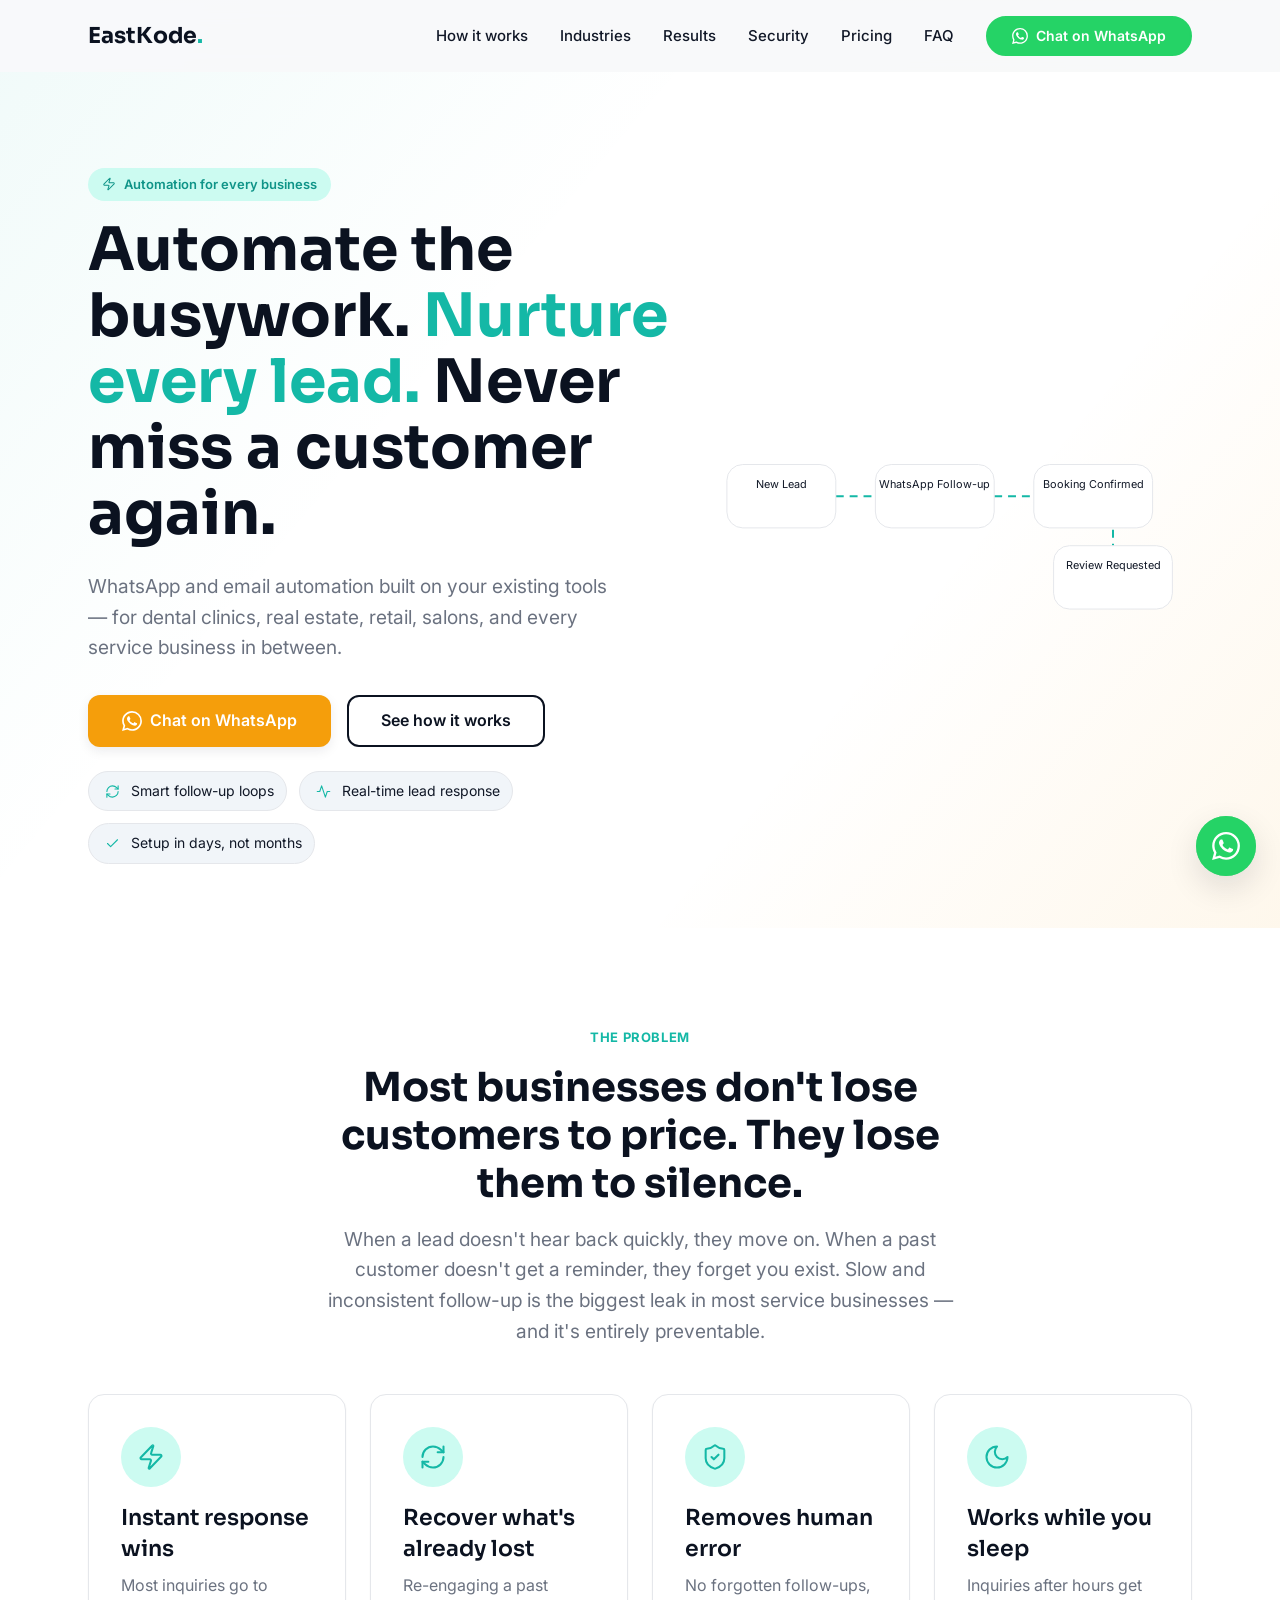
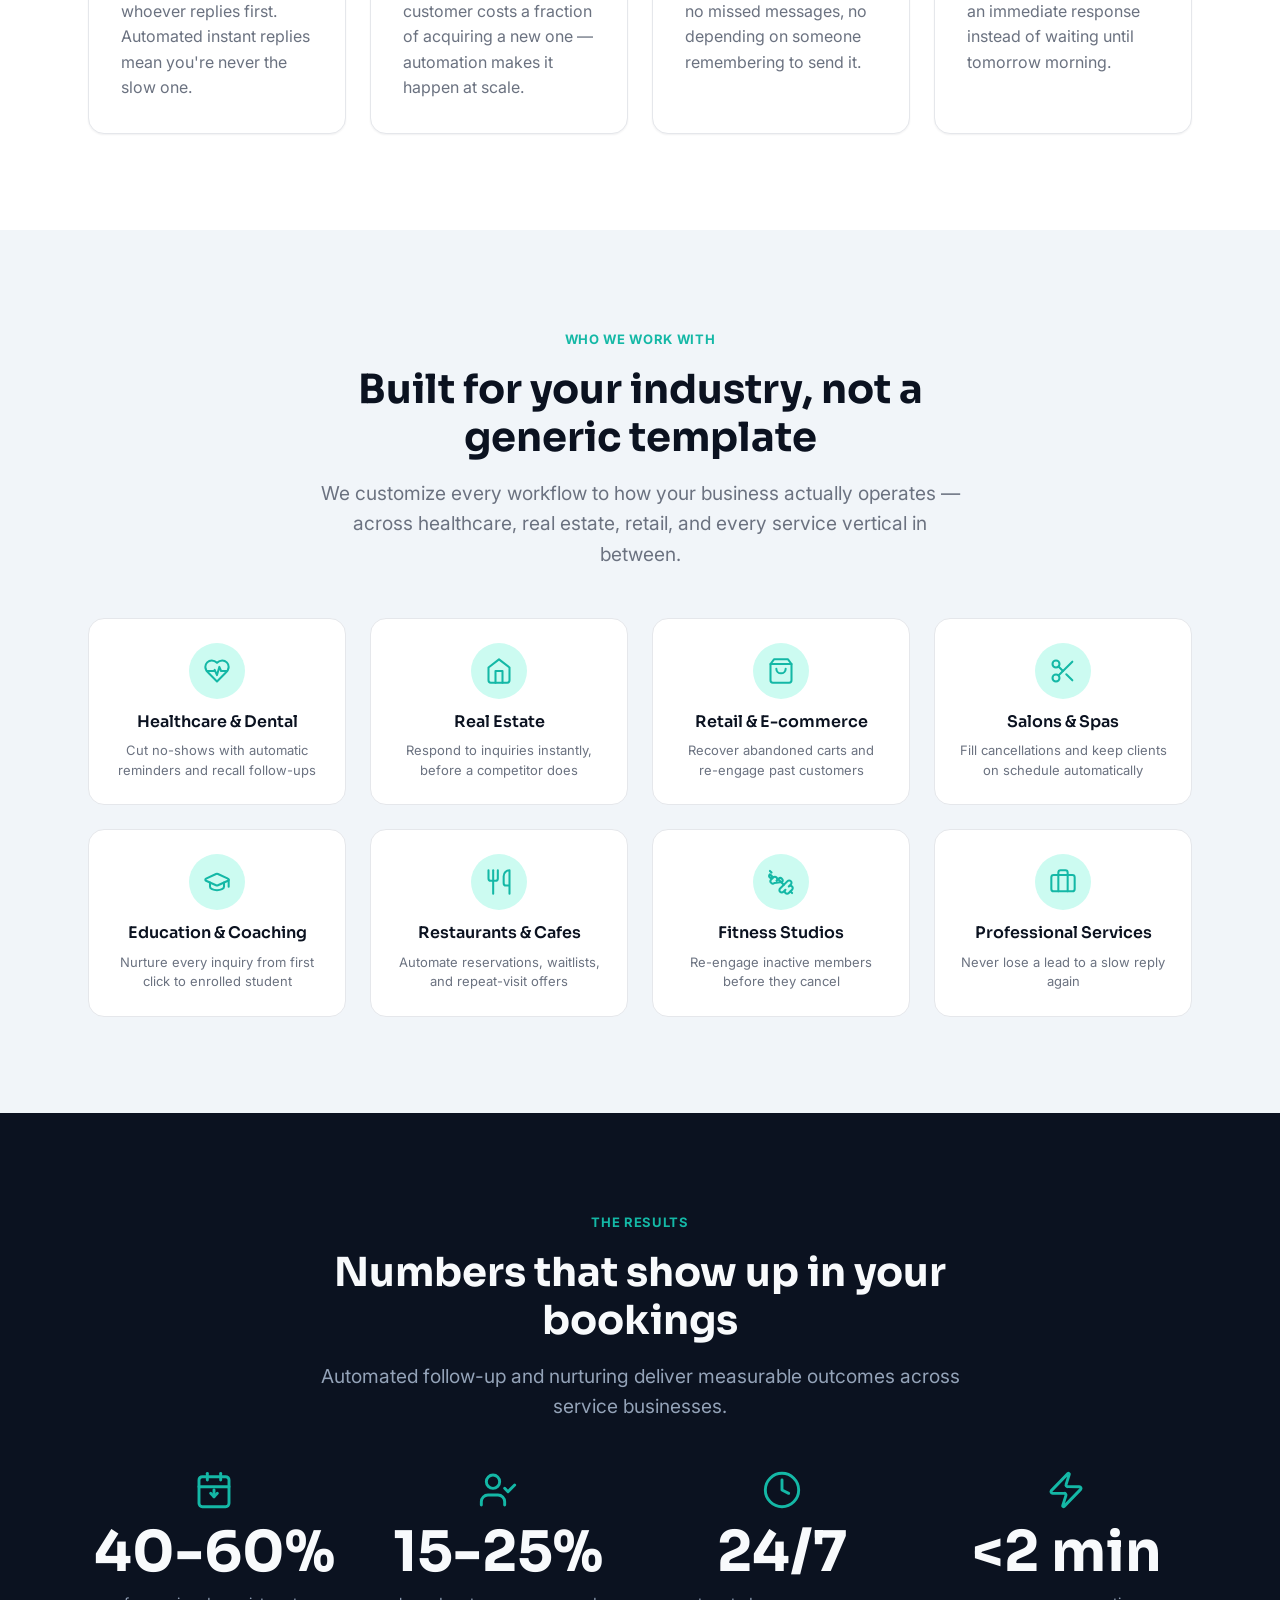
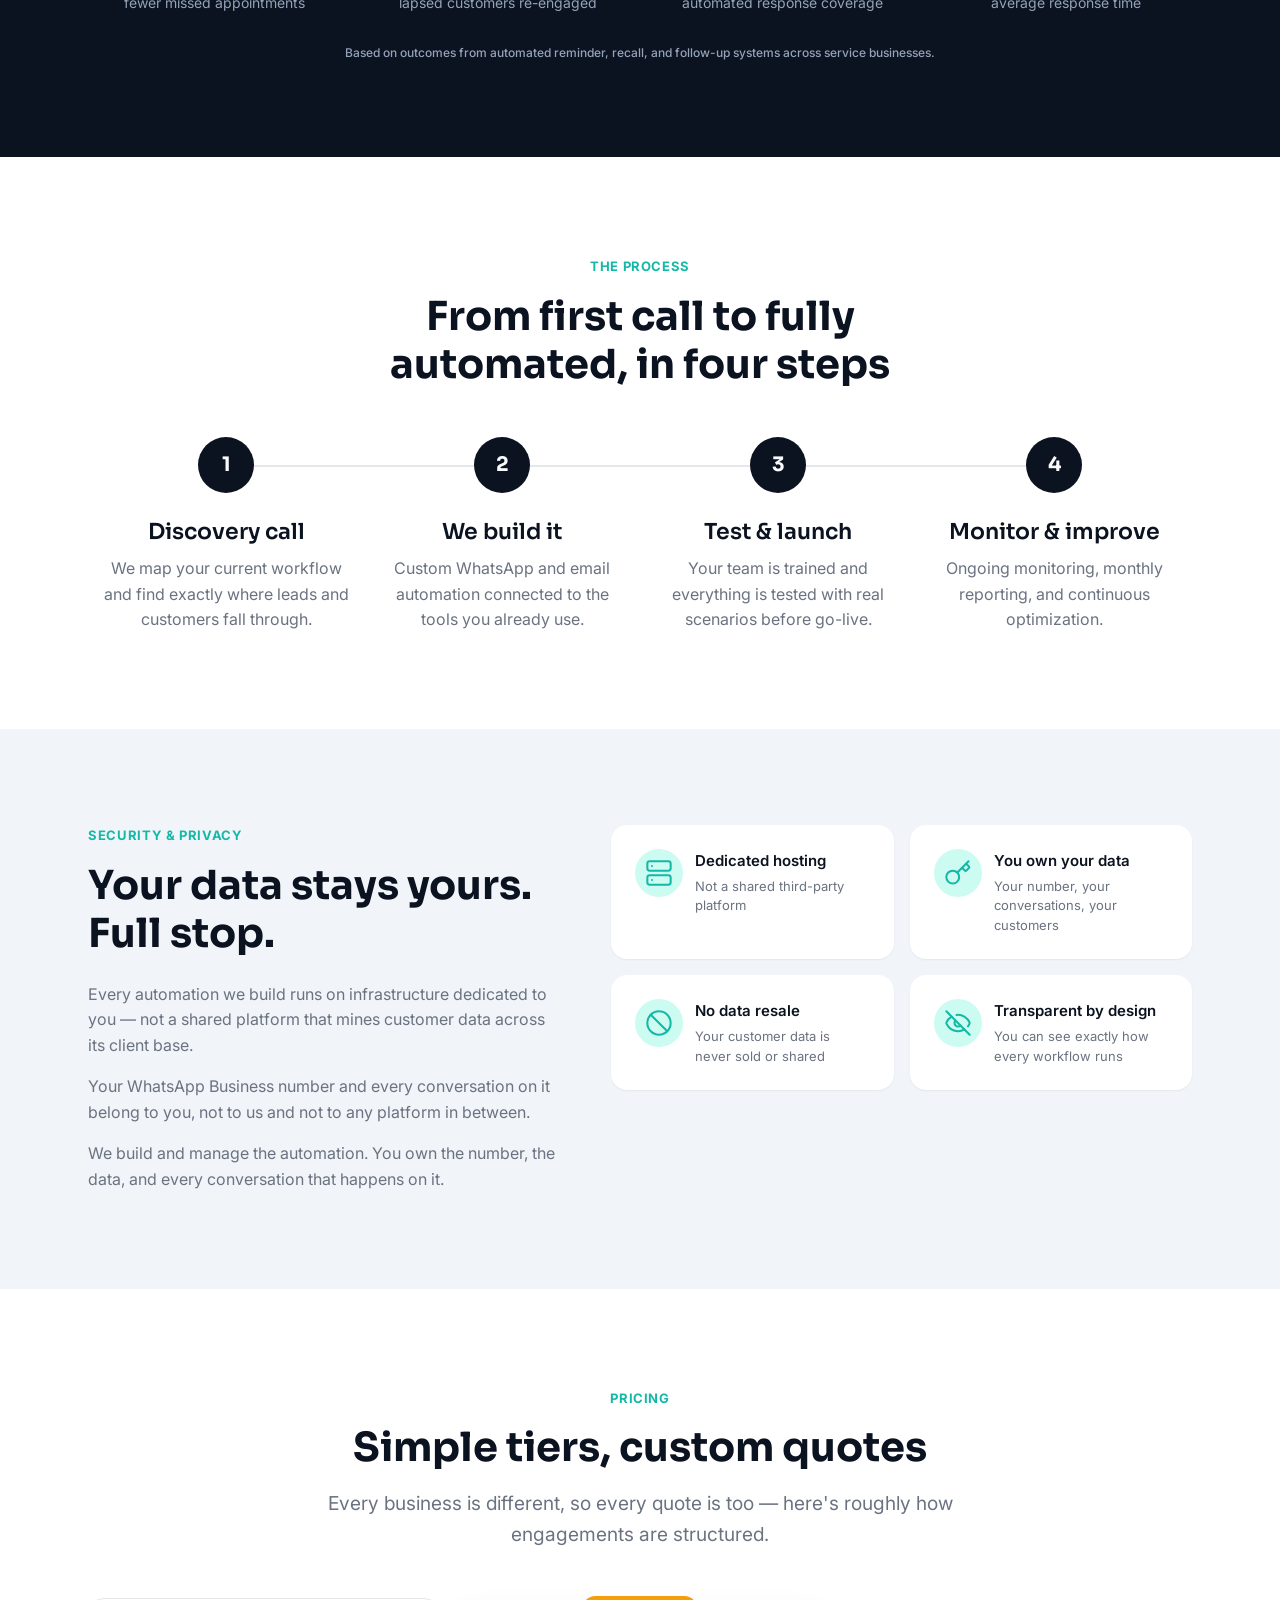
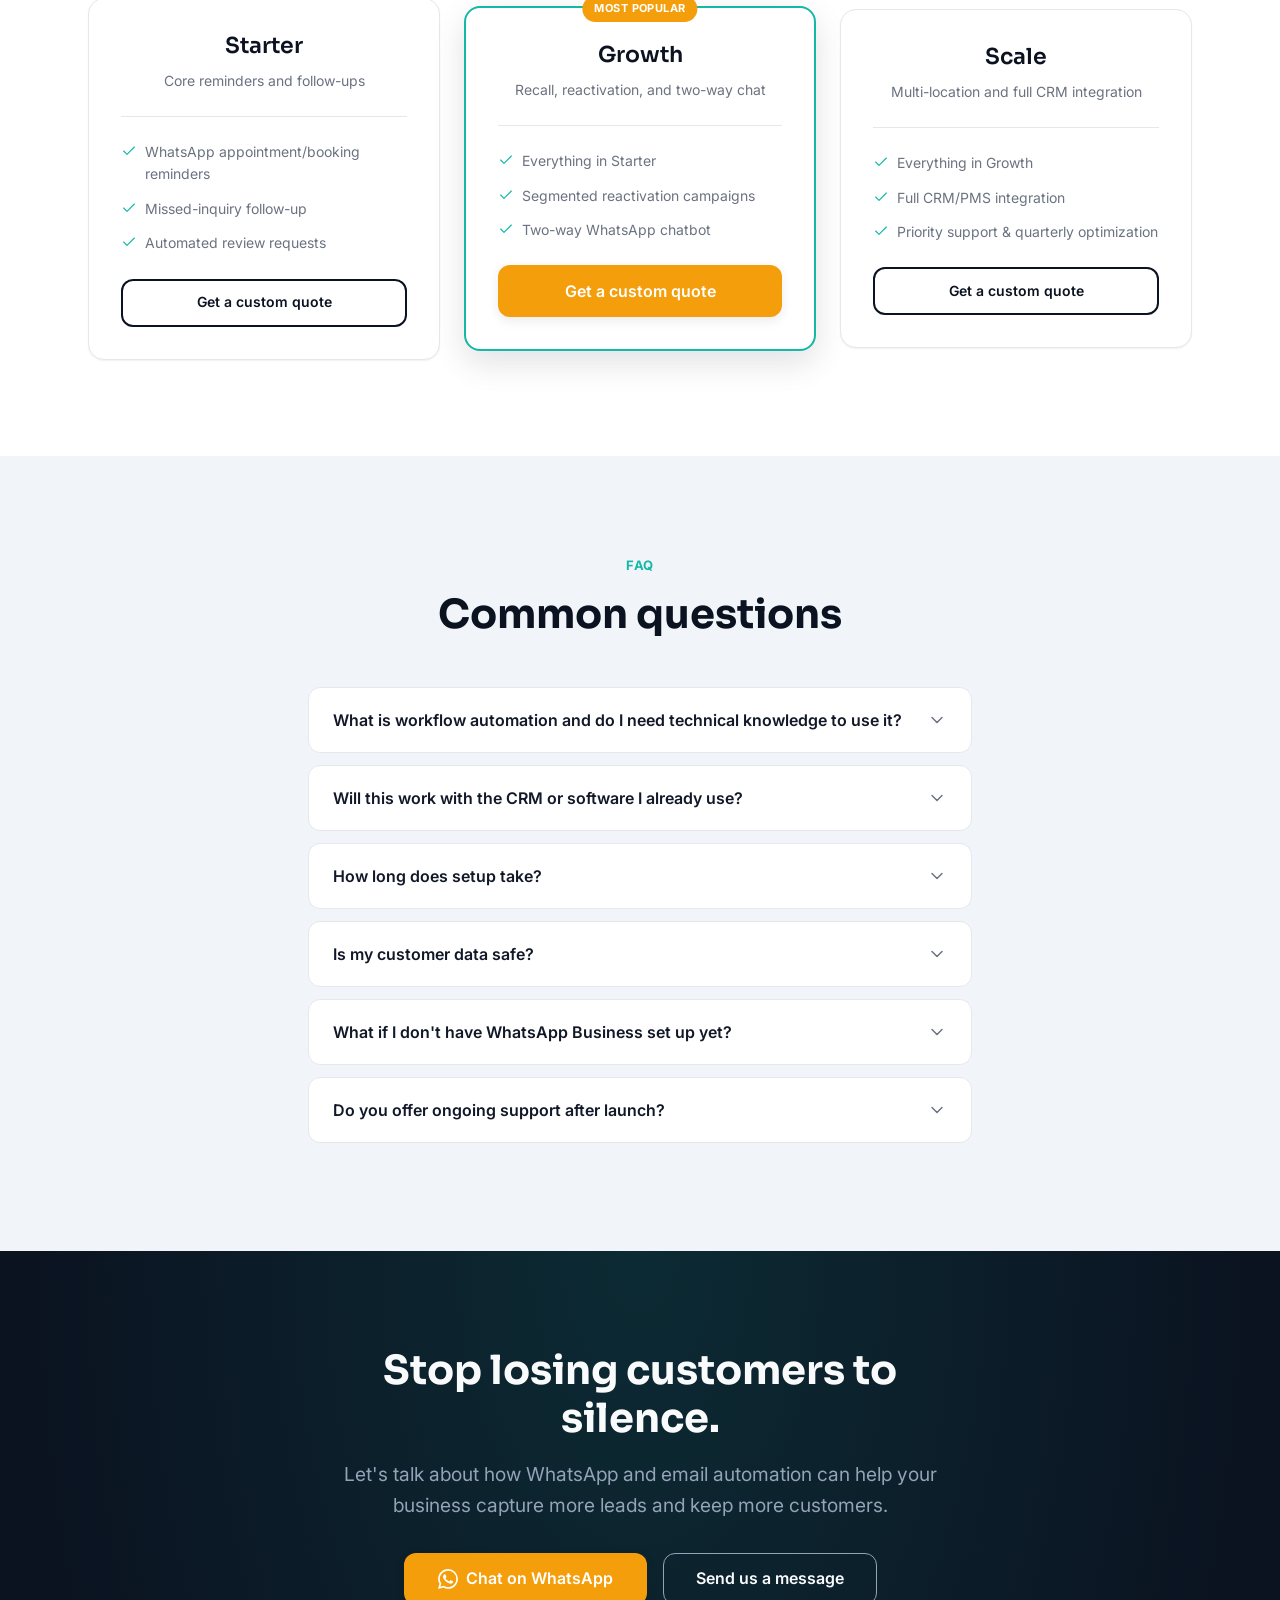
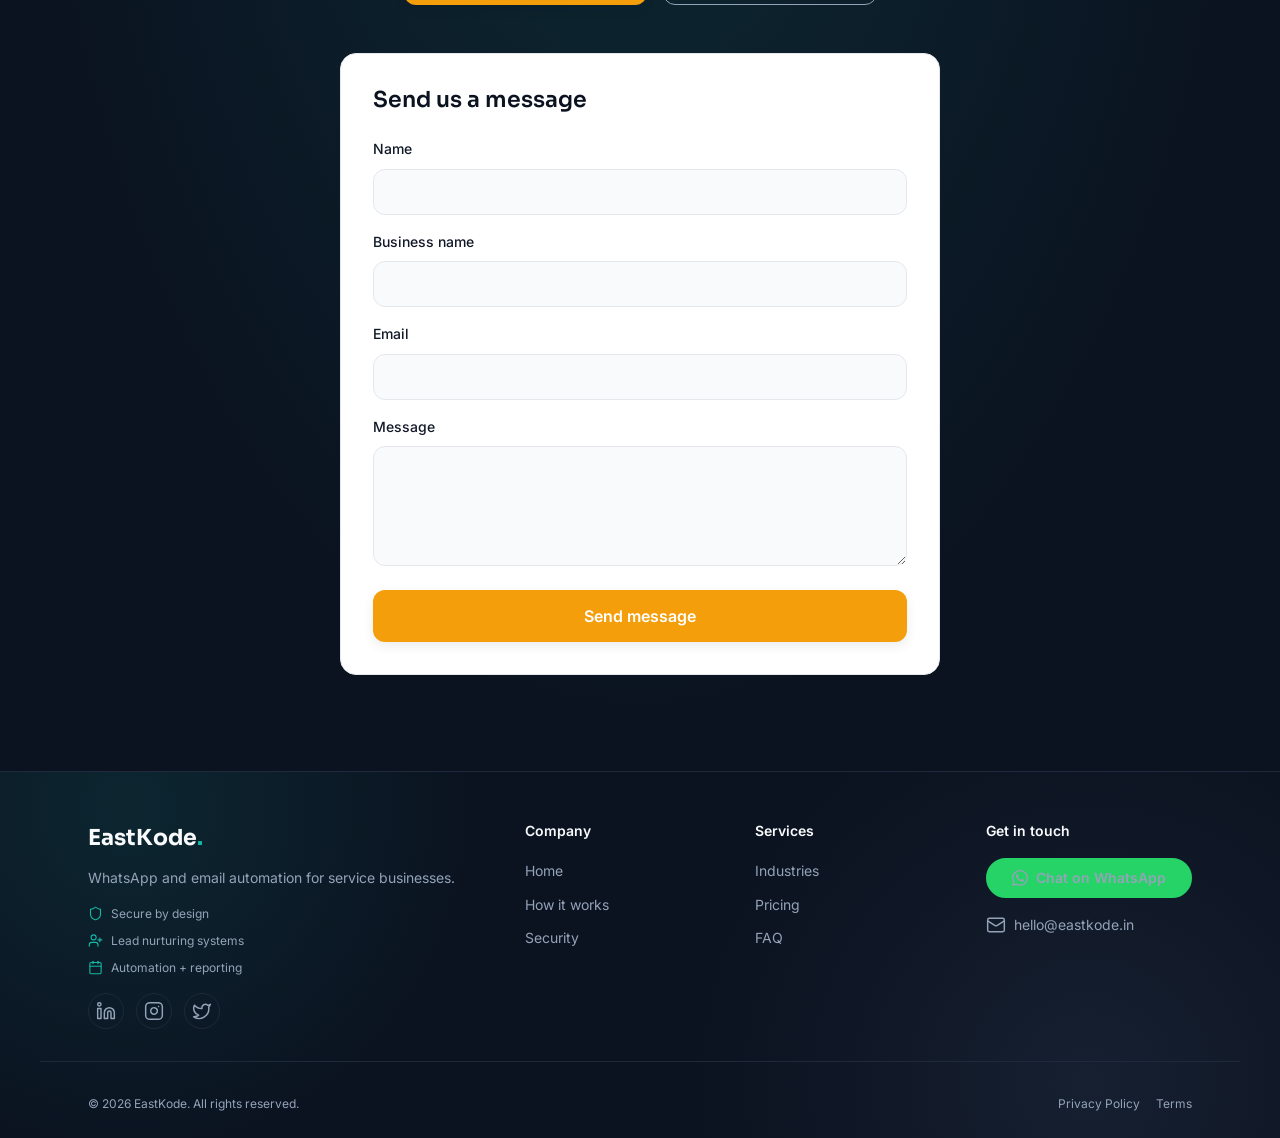
==== index.html @ 2a0bad20 "Enhance visual depth across hero and footer. Add hero highlight icon chips, subtle layered backgroun" ====
<!DOCTYPE html>
<html lang="en">
<head>
  <meta charset="UTF-8">
  <meta name="viewport" content="width=device-width, initial-scale=1.0">
  <title>EastKode — WhatsApp &amp; Email Automation for Small Businesses | Workflow Automation Agency</title>
  <meta name="description" content="EastKode builds WhatsApp and email workflow automation for small businesses. Nurture leads, cut no-shows, and never miss a customer again.">
  <link rel="canonical" href="https://eastkode.in/">

  <meta property="og:title" content="EastKode — WhatsApp &amp; Email Automation for Small Businesses">
  <meta property="og:description" content="Workflow automation agency helping small businesses nurture every lead with WhatsApp and email automation.">
  <meta property="og:image" content="https://eastkode.in/assets/og-image.svg">
  <meta property="og:type" content="website">
  <meta property="og:url" content="https://eastkode.in/">

  <meta name="twitter:card" content="summary_large_image">
  <meta name="twitter:title" content="EastKode — WhatsApp &amp; Email Automation for Small Businesses">
  <meta name="twitter:description" content="Workflow automation agency helping small businesses nurture every lead with WhatsApp and email automation.">
  <meta name="twitter:image" content="https://eastkode.in/assets/og-image.svg">

  <link rel="preconnect" href="https://fonts.googleapis.com">
  <link rel="preconnect" href="https://fonts.gstatic.com" crossorigin>
  <link href="https://fonts.googleapis.com/css2?family=Inter:wght@400;500;600&family=Sora:wght@600;700&display=swap" rel="stylesheet">
  <link rel="stylesheet" href="css/style.css">

  <script type="application/ld+json">
  {
    "@context": "https://schema.org",
    "@type": "Organization",
    "name": "EastKode",
    "url": "https://eastkode.in",
    "logo": "https://eastkode.in/assets/og-image.svg",
    "description": "Business automation agency specializing in WhatsApp and email workflow automation for small and medium businesses.",
    "sameAs": [
      "https://linkedin.com/company/eastkode",
      "https://instagram.com/eastkode"
    ]
  }
  </script>

  <script type="application/ld+json">
  {
    "@context": "https://schema.org",
    "@type": "Service",
    "serviceType": "Business Process Automation",
    "name": "WhatsApp & Email Workflow Automation",
    "description": "Custom WhatsApp and email automation workflows for small businesses, built on n8n and integrated with existing CRMs.",
    "provider": {
      "@type": "Organization",
      "name": "EastKode",
      "url": "https://eastkode.in"
    },
    "areaServed": {
      "@type": "Place",
      "name": "Worldwide"
    }
  }
  </script>

  <script type="application/ld+json">
  {
    "@context": "https://schema.org",
    "@type": "FAQPage",
    "mainEntity": [
      {
        "@type": "Question",
        "name": "What is workflow automation and do I need technical knowledge to use it?",
        "acceptedAnswer": {
          "@type": "Answer",
          "text": "Workflow automation connects your tools so routine tasks — like following up with leads or sending appointment reminders — happen automatically. You don't need any technical knowledge. We build everything, train your team, and handle ongoing maintenance so you can focus on running your business."
        }
      },
      {
        "@type": "Question",
        "name": "Will this work with the CRM or software I already use?",
        "acceptedAnswer": {
          "@type": "Answer",
          "text": "Yes. We build automations that connect to the tools you already rely on — whether that's a CRM, booking system, spreadsheet, or email platform. We work with n8n and standard integrations so nothing gets replaced."
        }
      },
      {
        "@type": "Question",
        "name": "How long does setup take?",
        "acceptedAnswer": {
          "@type": "Answer",
          "text": "Most projects go live within 1–3 weeks depending on complexity. Simple setups with one or two workflows can be faster. We test everything with real scenarios before your team starts using it."
        }
      },
      {
        "@type": "Question",
        "name": "Is my customer data safe?",
        "acceptedAnswer": {
          "@type": "Answer",
          "text": "Yes. Your automation runs on dedicated, access-controlled infrastructure. Your WhatsApp number, customer data, and conversations belong to you — not to us or any third-party platform. We never use your data to train AI models or sell it to data brokers."
        }
      },
      {
        "@type": "Question",
        "name": "What if I don't have WhatsApp Business set up yet?",
        "acceptedAnswer": {
          "@type": "Answer",
          "text": "No problem. We can guide you through setting up WhatsApp Business and connecting it to your automation workflows. It's a straightforward process and we'll handle the technical side."
        }
      },
      {
        "@type": "Question",
        "name": "Do you offer ongoing support after launch?",
        "acceptedAnswer": {
          "@type": "Answer",
          "text": "Yes. Every engagement includes monitoring and support after launch. We provide monthly reporting, troubleshoot issues as they come up, and continuously optimize your workflows as your business evolves."
        }
      }
    ]
  }
  </script>
</head>
<body>
  <a href="#main-content" class="skip-link">Skip to main content</a>

  <header class="site-header" id="site-header">
    <div class="container header-inner">
      <a href="#" class="logo" aria-label="EastKode home">EastKode<span class="logo-dot">.</span></a>

      <button class="nav-toggle" id="nav-toggle" aria-label="Open navigation menu" aria-expanded="false" aria-controls="site-nav">
        <svg class="icon-menu" xmlns="http://www.w3.org/2000/svg" width="24" height="24" viewBox="0 0 24 24" fill="none" stroke="currentColor" stroke-width="1.75" stroke-linecap="round" stroke-linejoin="round" aria-hidden="true"><line x1="4" x2="20" y1="12" y2="12"/><line x1="4" x2="20" y1="6" y2="6"/><line x1="4" x2="20" y1="18" y2="18"/></svg>
        <svg class="icon-close" xmlns="http://www.w3.org/2000/svg" width="24" height="24" viewBox="0 0 24 24" fill="none" stroke="currentColor" stroke-width="1.75" stroke-linecap="round" stroke-linejoin="round" aria-hidden="true"><path d="M18 6 6 18"/><path d="m6 6 12 12"/></svg>
      </button>

      <nav class="site-nav" id="site-nav" aria-label="Main navigation" style="max-height: 0">
        <div class="mobile-nav-inner" id="mobile-nav-inner">
          <ul class="nav-list">
            <li><a href="#how-it-works" class="nav-link">How it works</a></li>
            <li><a href="#industries" class="nav-link">Industries</a></li>
            <li><a href="#metrics" class="nav-link">Results</a></li>
            <li><a href="#security" class="nav-link">Security</a></li>
            <li><a href="#pricing" class="nav-link">Pricing</a></li>
            <li><a href="#faq" class="nav-link">FAQ</a></li>
          </ul>
          <a href="#" class="btn btn--whatsapp-pill mobile-nav-whatsapp" data-whatsapp>
            <svg xmlns="http://www.w3.org/2000/svg" viewBox="0 0 24 24" fill="currentColor" aria-hidden="true"><path d="M17.472 14.382c-.297-.149-1.758-.867-2.03-.967-.273-.099-.471-.148-.67.15-.197.297-.767.966-.94 1.164-.173.199-.347.223-.644.075-.297-.15-1.255-.463-2.39-1.475-.883-.788-1.48-1.761-1.653-2.059-.173-.297-.018-.458.13-.606.134-.133.298-.347.446-.52.149-.174.198-.298.298-.497.099-.198.05-.371-.025-.52-.075-.149-.669-1.612-.916-2.207-.242-.579-.487-.5-.669-.51-.173-.008-.371-.01-.57-.01-.198 0-.52.074-.792.372-.272.297-1.04 1.016-1.04 2.479 0 1.462 1.065 2.875 1.213 3.074.149.198 2.096 3.2 5.077 4.487.709.306 1.262.489 1.694.625.712.227 1.36.195 1.871.118.571-.085 1.758-.719 2.006-1.413.248-.694.248-1.289.173-1.413-.074-.124-.272-.198-.57-.347m-5.421 7.403h-.004a9.87 9.87 0 01-5.031-1.378l-.361-.214-3.741.982.998-3.648-.235-.374a9.86 9.86 0 01-1.51-5.26c.001-5.45 4.436-9.884 9.888-9.884 2.64 0 5.122 1.03 6.988 2.898a9.825 9.825 0 012.893 6.994c-.003 5.45-4.435 9.884-9.885 9.884m8.413-18.297A11.815 11.815 0 0012.05 0C5.495 0 .16 5.335.157 11.892c0 2.096.547 4.142 1.588 5.945L.057 24l6.305-1.654a11.882 11.882 0 005.683 1.448h.005c6.554 0 11.89-5.335 11.893-11.893a11.821 11.821 0 00-3.48-8.413z"/></svg>
            Chat on WhatsApp
          </a>
          <a href="#" class="btn btn--whatsapp-pill header-whatsapp" data-whatsapp>
            <svg xmlns="http://www.w3.org/2000/svg" viewBox="0 0 24 24" fill="currentColor" aria-hidden="true"><path d="M17.472 14.382c-.297-.149-1.758-.867-2.03-.967-.273-.099-.471-.148-.67.15-.197.297-.767.966-.94 1.164-.173.199-.347.223-.644.075-.297-.15-1.255-.463-2.39-1.475-.883-.788-1.48-1.761-1.653-2.059-.173-.297-.018-.458.13-.606.134-.133.298-.347.446-.52.149-.174.198-.298.298-.497.099-.198.05-.371-.025-.52-.075-.149-.669-1.612-.916-2.207-.242-.579-.487-.5-.669-.51-.173-.008-.371-.01-.57-.01-.198 0-.52.074-.792.372-.272.297-1.04 1.016-1.04 2.479 0 1.462 1.065 2.875 1.213 3.074.149.198 2.096 3.2 5.077 4.487.709.306 1.262.489 1.694.625.712.227 1.36.195 1.871.118.571-.085 1.758-.719 2.006-1.413.248-.694.248-1.289.173-1.413-.074-.124-.272-.198-.57-.347m-5.421 7.403h-.004a9.87 9.87 0 01-5.031-1.378l-.361-.214-3.741.982.998-3.648-.235-.374a9.86 9.86 0 01-1.51-5.26c.001-5.45 4.436-9.884 9.888-9.884 2.64 0 5.122 1.03 6.988 2.898a9.825 9.825 0 012.893 6.994c-.003 5.45-4.435 9.884-9.885 9.884m8.413-18.297A11.815 11.815 0 0012.05 0C5.495 0 .16 5.335.157 11.892c0 2.096.547 4.142 1.588 5.945L.057 24l6.305-1.654a11.882 11.882 0 005.683 1.448h.005c6.554 0 11.89-5.335 11.893-11.893a11.821 11.821 0 00-3.48-8.413z"/></svg>
            Chat on WhatsApp
          </a>
        </div>
      </nav>
    </div>
  </header>

  <main id="main-content">
    <!-- HERO -->
    <section class="hero section--surface" aria-labelledby="hero-heading">
      <div class="container hero-grid">
        <div class="hero-content reveal">
          <span class="badge">
            <svg xmlns="http://www.w3.org/2000/svg" viewBox="0 0 24 24" fill="none" stroke="currentColor" stroke-width="1.75" stroke-linecap="round" stroke-linejoin="round" aria-hidden="true"><path d="M4 14a1 1 0 0 1-.78-1.63l9.9-10.2a.5.5 0 0 1 .86.46l-1.92 6.02A1 1 0 0 0 13 10h7a1 1 0 0 1 .78 1.63l-9.9 10.2a.5.5 0 0 1-.86-.46l1.92-6.02A1 1 0 0 0 11 14z"/></svg>
            Automation for every business
          </span>
          <h1 id="hero-heading">Automate the busywork. <span class="text-primary">Nurture every lead.</span> Never miss a customer again.</h1>
          <p class="hero-sub">WhatsApp and email automation built on your existing tools — for dental clinics, real estate, retail, salons, and every service business in between.</p>
          <div class="btn-row">
            <a href="#" class="btn btn--primary-accent" data-whatsapp>
              <svg xmlns="http://www.w3.org/2000/svg" viewBox="0 0 24 24" fill="currentColor" aria-hidden="true"><path d="M17.472 14.382c-.297-.149-1.758-.867-2.03-.967-.273-.099-.471-.148-.67.15-.197.297-.767.966-.94 1.164-.173.199-.347.223-.644.075-.297-.15-1.255-.463-2.39-1.475-.883-.788-1.48-1.761-1.653-2.059-.173-.297-.018-.458.13-.606.134-.133.298-.347.446-.52.149-.174.198-.298.298-.497.099-.198.05-.371-.025-.52-.075-.149-.669-1.612-.916-2.207-.242-.579-.487-.5-.669-.51-.173-.008-.371-.01-.57-.01-.198 0-.52.074-.792.372-.272.297-1.04 1.016-1.04 2.479 0 1.462 1.065 2.875 1.213 3.074.149.198 2.096 3.2 5.077 4.487.709.306 1.262.489 1.694.625.712.227 1.36.195 1.871.118.571-.085 1.758-.719 2.006-1.413.248-.694.248-1.289.173-1.413-.074-.124-.272-.198-.57-.347m-5.421 7.403h-.004a9.87 9.87 0 01-5.031-1.378l-.361-.214-3.741.982.998-3.648-.235-.374a9.86 9.86 0 01-1.51-5.26c.001-5.45 4.436-9.884 9.888-9.884 2.64 0 5.122 1.03 6.988 2.898a9.825 9.825 0 012.893 6.994c-.003 5.45-4.435 9.884-9.885 9.884m8.413-18.297A11.815 11.815 0 0012.05 0C5.495 0 .16 5.335.157 11.892c0 2.096.547 4.142 1.588 5.945L.057 24l6.305-1.654a11.882 11.882 0 005.683 1.448h.005c6.554 0 11.89-5.335 11.893-11.893a11.821 11.821 0 00-3.48-8.413z"/></svg>
              Chat on WhatsApp
            </a>
            <a href="#how-it-works" class="btn btn--ghost-dark">See how it works</a>
          </div>
          <div class="hero-highlights">
            <div class="hero-highlight">
              <span class="hero-highlight__icon" aria-hidden="true">
                <svg xmlns="http://www.w3.org/2000/svg" viewBox="0 0 24 24" fill="none" stroke="currentColor" stroke-width="1.75" stroke-linecap="round" stroke-linejoin="round"><path d="M3 12a9 9 0 0 1 9-9 9.75 9.75 0 0 1 6.74 2.74L21 8"/><path d="M21 3v5h-5"/><path d="M21 12a9 9 0 0 1-9 9 9.75 9.75 0 0 1-6.74-2.74L3 16"/><path d="M8 16H3v5"/></svg>
              </span>
              <span>Smart follow-up loops</span>
            </div>
            <div class="hero-highlight">
              <span class="hero-highlight__icon" aria-hidden="true">
                <svg xmlns="http://www.w3.org/2000/svg" viewBox="0 0 24 24" fill="none" stroke="currentColor" stroke-width="1.75" stroke-linecap="round" stroke-linejoin="round"><path d="M22 12h-4l-3 9L9 3 6 12H2"/></svg>
              </span>
              <span>Real-time lead response</span>
            </div>
            <div class="hero-highlight">
              <span class="hero-highlight__icon" aria-hidden="true">
                <svg xmlns="http://www.w3.org/2000/svg" viewBox="0 0 24 24" fill="none" stroke="currentColor" stroke-width="1.75" stroke-linecap="round" stroke-linejoin="round"><path d="M20 6 9 17l-5-5"/></svg>
              </span>
              <span>Setup in days, not months</span>
            </div>
          </div>
        </div>
        <div class="hero-visual reveal">
          <svg class="workflow-diagram" width="480" height="200" viewBox="0 0 480 200" fill="none" xmlns="http://www.w3.org/2000/svg" fetchpriority="high" role="img" aria-label="Workflow diagram: New Lead to WhatsApp Follow-up to Booking Confirmed to Review Requested">
            <line class="workflow-connector" x1="120" y1="80" x2="160" y2="80"/>
            <line class="workflow-connector" x1="280" y1="80" x2="320" y2="80"/>
            <line class="workflow-connector" x1="400" y1="100" x2="400" y2="130"/>
            <rect class="workflow-node" x="10" y="48" width="110" height="64" rx="16"/>
            <text x="65" y="72" text-anchor="middle" fill="var(--color-text)" font-size="11" font-family="Inter, sans-serif">New Lead</text>
            <rect class="workflow-node" x="160" y="48" width="120" height="64" rx="16"/>
            <text x="220" y="72" text-anchor="middle" fill="var(--color-text)" font-size="11" font-family="Inter, sans-serif">WhatsApp Follow-up</text>
            <rect class="workflow-node" x="320" y="48" width="120" height="64" rx="16"/>
            <text x="380" y="72" text-anchor="middle" fill="var(--color-text)" font-size="11" font-family="Inter, sans-serif">Booking Confirmed</text>
            <rect class="workflow-node" x="340" y="130" width="120" height="64" rx="16"/>
            <text x="400" y="154" text-anchor="middle" fill="var(--color-text)" font-size="11" font-family="Inter, sans-serif">Review Requested</text>
          </svg>
        </div>
      </div>
    </section>

    <!-- WHY AUTOMATION -->
    <section class="section section--surface" id="why-automation" aria-labelledby="why-heading">
      <div class="container">
        <header class="section-header reveal">
          <span class="eyebrow">THE PROBLEM</span>
          <h2 id="why-heading">Most businesses don't lose customers to price. They lose them to silence.</h2>
          <p>When a lead doesn't hear back quickly, they move on. When a past customer doesn't get a reminder, they forget you exist. Slow and inconsistent follow-up is the biggest leak in most service businesses — and it's entirely preventable.</p>
        </header>
        <div class="card-grid card-grid--4" data-reveal-grid>
          <article class="card reveal">
            <div class="icon-circle icon-circle--lg" aria-hidden="true">
              <svg xmlns="http://www.w3.org/2000/svg" viewBox="0 0 24 24" fill="none" stroke="currentColor" stroke-width="1.75" stroke-linecap="round" stroke-linejoin="round"><path d="M4 14a1 1 0 0 1-.78-1.63l9.9-10.2a.5.5 0 0 1 .86.46l-1.92 6.02A1 1 0 0 0 13 10h7a1 1 0 0 1 .78 1.63l-9.9 10.2a.5.5 0 0 1-.86-.46l1.92-6.02A1 1 0 0 0 11 14z"/></svg>
            </div>
            <h4>Instant response wins</h4>
            <p>Most inquiries go to whoever replies first. Automated instant replies mean you're never the slow one.</p>
          </article>
          <article class="card reveal">
            <div class="icon-circle icon-circle--lg" aria-hidden="true">
              <svg xmlns="http://www.w3.org/2000/svg" viewBox="0 0 24 24" fill="none" stroke="currentColor" stroke-width="1.75" stroke-linecap="round" stroke-linejoin="round"><path d="M3 12a9 9 0 0 1 9-9 9.75 9.75 0 0 1 6.74 2.74L21 8"/><path d="M21 3v5h-5"/><path d="M21 12a9 9 0 0 1-9 9 9.75 9.75 0 0 1-6.74-2.74L3 16"/><path d="M8 16H3v5"/></svg>
            </div>
            <h4>Recover what's already lost</h4>
            <p>Re-engaging a past customer costs a fraction of acquiring a new one — automation makes it happen at scale.</p>
          </article>
          <article class="card reveal">
            <div class="icon-circle icon-circle--lg" aria-hidden="true">
              <svg xmlns="http://www.w3.org/2000/svg" viewBox="0 0 24 24" fill="none" stroke="currentColor" stroke-width="1.75" stroke-linecap="round" stroke-linejoin="round"><path d="M20 13c0 5-3.5 7.5-7.66 8.95a1 1 0 0 1-.67-.01C7.5 20.5 4 18 4 13V6a1 1 0 0 1 1-1c2 0 4.5-1.2 6.24-2.72a1.17 1.17 0 0 1 1.52 0C14.51 3.81 17 5 19 5a1 1 0 0 1 1 1z"/><path d="m9 12 2 2 4-4"/></svg>
            </div>
            <h4>Removes human error</h4>
            <p>No forgotten follow-ups, no missed messages, no depending on someone remembering to send it.</p>
          </article>
          <article class="card reveal">
            <div class="icon-circle icon-circle--lg" aria-hidden="true">
              <svg xmlns="http://www.w3.org/2000/svg" viewBox="0 0 24 24" fill="none" stroke="currentColor" stroke-width="1.75" stroke-linecap="round" stroke-linejoin="round"><path d="M12 3a6 6 0 0 0 9 9 9 9 0 1 1-9-9Z"/></svg>
            </div>
            <h4>Works while you sleep</h4>
            <p>Inquiries after hours get an immediate response instead of waiting until tomorrow morning.</p>
          </article>
        </div>
      </div>
    </section>

    <!-- INDUSTRIES -->
    <section class="section section--surface-alt" id="industries" aria-labelledby="industries-heading">
      <div class="container">
        <header class="section-header reveal">
          <span class="eyebrow">WHO WE WORK WITH</span>
          <h2 id="industries-heading">Built for your industry, not a generic template</h2>
          <p>We customize every workflow to how your business actually operates — across healthcare, real estate, retail, and every service vertical in between.</p>
        </header>
        <div class="industry-grid" data-reveal-grid>
          <article class="industry-card reveal">
            <div class="icon-circle icon-circle--md" aria-hidden="true"><svg xmlns="http://www.w3.org/2000/svg" viewBox="0 0 24 24" fill="none" stroke="currentColor" stroke-width="1.75" stroke-linecap="round" stroke-linejoin="round"><path d="M19 14c1.49-1.46 3-3.21 3-5.5A5.5 5.5 0 0 0 16.5 3c-1.76 0-3 .5-4.5 2-1.5-1.5-2.74-2-4.5-2A5.5 5.5 0 0 0 2 8.5c0 2.3 1.5 4.05 3 5.5l7 7Z"/><path d="M3.22 12H9.5l.5-1 2 4.5 2-7 1.5 3.5h5.27"/></svg></div>
            <h4>Healthcare &amp; Dental</h4>
            <p>Cut no-shows with automatic reminders and recall follow-ups</p>
          </article>
          <article class="industry-card reveal">
            <div class="icon-circle icon-circle--md" aria-hidden="true"><svg xmlns="http://www.w3.org/2000/svg" viewBox="0 0 24 24" fill="none" stroke="currentColor" stroke-width="1.75" stroke-linecap="round" stroke-linejoin="round"><path d="m3 9 9-7 9 7v11a2 2 0 0 1-2 2H5a2 2 0 0 1-2-2z"/><polyline points="9 22 9 12 15 12 15 22"/></svg></div>
            <h4>Real Estate</h4>
            <p>Respond to inquiries instantly, before a competitor does</p>
          </article>
          <article class="industry-card reveal">
            <div class="icon-circle icon-circle--md" aria-hidden="true"><svg xmlns="http://www.w3.org/2000/svg" viewBox="0 0 24 24" fill="none" stroke="currentColor" stroke-width="1.75" stroke-linecap="round" stroke-linejoin="round"><path d="M6 2 3 6v14a2 2 0 0 0 2 2h14a2 2 0 0 0 2-2V6l-3-4Z"/><path d="M3 6h18"/><path d="M16 10a4 4 0 0 1-8 0"/></svg></div>
            <h4>Retail &amp; E-commerce</h4>
            <p>Recover abandoned carts and re-engage past customers</p>
          </article>
          <article class="industry-card reveal">
            <div class="icon-circle icon-circle--md" aria-hidden="true"><svg xmlns="http://www.w3.org/2000/svg" viewBox="0 0 24 24" fill="none" stroke="currentColor" stroke-width="1.75" stroke-linecap="round" stroke-linejoin="round"><circle cx="6" cy="6" r="3"/><path d="M8.12 8.12 12 12"/><path d="M20 4 8.12 15.88"/><circle cx="6" cy="18" r="3"/><path d="M14.8 14.8 20 20"/></svg></div>
            <h4>Salons &amp; Spas</h4>
            <p>Fill cancellations and keep clients on schedule automatically</p>
          </article>
          <article class="industry-card reveal">
            <div class="icon-circle icon-circle--md" aria-hidden="true"><svg xmlns="http://www.w3.org/2000/svg" viewBox="0 0 24 24" fill="none" stroke="currentColor" stroke-width="1.75" stroke-linecap="round" stroke-linejoin="round"><path d="M21.42 10.922a1 1 0 0 0-.019-1.838L12.83 5.18a2 2 0 0 0-1.66 0L2.6 9.08a1 1 0 0 0 0 1.832l8.57 3.908a2 2 0 0 0 1.66 0z"/><path d="M22 10v6"/><path d="M6 12.5V16a6 3 0 0 0 12 0v-3.5"/></svg></div>
            <h4>Education &amp; Coaching</h4>
            <p>Nurture every inquiry from first click to enrolled student</p>
          </article>
          <article class="industry-card reveal">
            <div class="icon-circle icon-circle--md" aria-hidden="true"><svg xmlns="http://www.w3.org/2000/svg" viewBox="0 0 24 24" fill="none" stroke="currentColor" stroke-width="1.75" stroke-linecap="round" stroke-linejoin="round"><path d="M3 2v7c0 1.1.9 2 2 2h4a2 2 0 0 0 2-2V2"/><path d="M7 2v20"/><path d="M21 15V2v0a5 5 0 0 0-5 5v6c0 1.1.9 2 2 2h3Zm0 0v7"/></svg></div>
            <h4>Restaurants &amp; Cafes</h4>
            <p>Automate reservations, waitlists, and repeat-visit offers</p>
          </article>
          <article class="industry-card reveal">
            <div class="icon-circle icon-circle--md" aria-hidden="true"><svg xmlns="http://www.w3.org/2000/svg" viewBox="0 0 24 24" fill="none" stroke="currentColor" stroke-width="1.75" stroke-linecap="round" stroke-linejoin="round"><path d="M14.4 14.4 9.6 9.6"/><path d="M18.657 21.485a2 2 0 1 1-2.829-2.828l-1.767 1.768a2 2 0 1 1-2.829-2.829l6.364-6.364a2 2 0 1 1 2.829 2.829l-1.768 1.767a2 2 0 1 1 2.828 2.829z"/><path d="m21.5 21.5-1.4-1.4"/><path d="M3.9 3.9 2.5 2.5"/><path d="M6.404 12.768a2 2 0 1 1-2.83-2.829l1.768-1.767a2 2 0 1 1-2.828-2.829l2.828 2.828a2 2 0 1 1 2.829 2.828l1.767-1.768a2 2 0 1 1 2.829 2.829z"/></svg></div>
            <h4>Fitness Studios</h4>
            <p>Re-engage inactive members before they cancel</p>
          </article>
          <article class="industry-card reveal">
            <div class="icon-circle icon-circle--md" aria-hidden="true"><svg xmlns="http://www.w3.org/2000/svg" viewBox="0 0 24 24" fill="none" stroke="currentColor" stroke-width="1.75" stroke-linecap="round" stroke-linejoin="round"><path d="M16 20V4a2 2 0 0 0-2-2h-4a2 2 0 0 0-2 2v16"/><rect width="20" height="14" x="2" y="6" rx="2"/></svg></div>
            <h4>Professional Services</h4>
            <p>Never lose a lead to a slow reply again</p>
          </article>
        </div>
      </div>
    </section>

    <!-- METRICS -->
    <section class="section section--dark" id="metrics" aria-labelledby="metrics-heading">
      <div class="container">
        <header class="section-header reveal">
          <span class="eyebrow">THE RESULTS</span>
          <h2 id="metrics-heading">Numbers that show up in your bookings</h2>
          <p>Automated follow-up and nurturing deliver measurable outcomes across service businesses.</p>
        </header>
        <div class="metrics-grid">
          <div class="metric reveal">
            <div class="icon-lg" aria-hidden="true"><svg xmlns="http://www.w3.org/2000/svg" viewBox="0 0 24 24" fill="none" stroke="currentColor" stroke-width="1.75" stroke-linecap="round" stroke-linejoin="round"><path d="M8 2v4"/><path d="M16 2v4"/><rect width="18" height="18" x="3" y="4" rx="2"/><path d="M3 10h18"/><path d="m14 14-2 2-2-2"/><path d="M12 16v-4"/></svg></div>
            <p class="metric-value" data-counter="40-60" data-suffix="%">0%</p>
            <p class="metric-label">fewer missed appointments</p>
          </div>
          <div class="metric reveal">
            <div class="icon-lg" aria-hidden="true"><svg xmlns="http://www.w3.org/2000/svg" viewBox="0 0 24 24" fill="none" stroke="currentColor" stroke-width="1.75" stroke-linecap="round" stroke-linejoin="round"><path d="M16 21v-2a4 4 0 0 0-4-4H6a4 4 0 0 0-4 4v2"/><circle cx="9" cy="7" r="4"/><polyline points="16 11 18 13 22 9"/></svg></div>
            <p class="metric-value" data-counter="15-25" data-suffix="%">0%</p>
            <p class="metric-label">lapsed customers re-engaged</p>
          </div>
          <div class="metric reveal">
            <div class="icon-lg" aria-hidden="true"><svg xmlns="http://www.w3.org/2000/svg" viewBox="0 0 24 24" fill="none" stroke="currentColor" stroke-width="1.75" stroke-linecap="round" stroke-linejoin="round"><circle cx="12" cy="12" r="10"/><polyline points="12 6 12 12 16 14"/></svg></div>
            <p class="metric-value" data-counter="24/7" data-static="true">24/7</p>
            <p class="metric-label">automated response coverage</p>
          </div>
          <div class="metric reveal">
            <div class="icon-lg" aria-hidden="true"><svg xmlns="http://www.w3.org/2000/svg" viewBox="0 0 24 24" fill="none" stroke="currentColor" stroke-width="1.75" stroke-linecap="round" stroke-linejoin="round"><path d="M4 14a1 1 0 0 1-.78-1.63l9.9-10.2a.5.5 0 0 1 .86.46l-1.92 6.02A1 1 0 0 0 13 10h7a1 1 0 0 1 .78 1.63l-9.9 10.2a.5.5 0 0 1-.86-.46l1.92-6.02A1 1 0 0 0 11 14z"/></svg></div>
            <p class="metric-value" data-counter="2" data-prefix="&lt;" data-suffix=" min">0 min</p>
            <p class="metric-label">average response time</p>
          </div>
        </div>
        <p class="metrics-caption">Based on outcomes from automated reminder, recall, and follow-up systems across service businesses.</p>
      </div>
    </section>

    <!-- HOW IT WORKS -->
    <section class="section section--surface" id="how-it-works" aria-labelledby="process-heading">
      <div class="container">
        <header class="section-header reveal">
          <span class="eyebrow">THE PROCESS</span>
          <h2 id="process-heading">From first call to fully automated, in four steps</h2>
        </header>
        <ol class="process-steps">
          <li class="process-step reveal">
            <span class="process-number" aria-hidden="true">1</span>
            <div class="process-content">
              <h4>Discovery call</h4>
              <p>We map your current workflow and find exactly where leads and customers fall through.</p>
            </div>
          </li>
          <li class="process-step reveal">
            <span class="process-number" aria-hidden="true">2</span>
            <div class="process-content">
              <h4>We build it</h4>
              <p>Custom WhatsApp and email automation connected to the tools you already use.</p>
            </div>
          </li>
          <li class="process-step reveal">
            <span class="process-number" aria-hidden="true">3</span>
            <div class="process-content">
              <h4>Test &amp; launch</h4>
              <p>Your team is trained and everything is tested with real scenarios before go-live.</p>
            </div>
          </li>
          <li class="process-step reveal">
            <span class="process-number" aria-hidden="true">4</span>
            <div class="process-content">
              <h4>Monitor &amp; improve</h4>
              <p>Ongoing monitoring, monthly reporting, and continuous optimization.</p>
            </div>
          </li>
        </ol>
      </div>
    </section>

    <!-- SECURITY -->
    <section class="section section--surface-alt" id="security" aria-labelledby="security-heading">
      <div class="container">
        <div class="security-grid">
          <div class="security-copy reveal">
            <span class="eyebrow">SECURITY &amp; PRIVACY</span>
            <h2 id="security-heading">Your data stays yours. Full stop.</h2>
            <p>Every automation we build runs on infrastructure dedicated to you — not a shared platform that mines customer data across its client base.</p>
            <p>Your WhatsApp Business number and every conversation on it belong to you, not to us and not to any platform in between.</p>
            <p>We build and manage the automation. You own the number, the data, and every conversation that happens on it.</p>
            <!-- PLACEHOLDER: add certification badges here once obtained -->
          </div>
          <div class="trust-grid" data-reveal-grid>
            <article class="trust-badge reveal">
              <div class="icon-circle icon-circle--sm" aria-hidden="true"><svg xmlns="http://www.w3.org/2000/svg" viewBox="0 0 24 24" fill="none" stroke="currentColor" stroke-width="1.75" stroke-linecap="round" stroke-linejoin="round"><rect width="20" height="8" x="2" y="2" rx="2"/><rect width="20" height="8" x="2" y="14" rx="2"/><line x1="6" x2="6.01" y1="6" y2="6"/><line x1="6" x2="6.01" y1="18" y2="18"/></svg></div>
              <div><h5>Dedicated hosting</h5><p>Not a shared third-party platform</p></div>
            </article>
            <article class="trust-badge reveal">
              <div class="icon-circle icon-circle--sm" aria-hidden="true"><svg xmlns="http://www.w3.org/2000/svg" viewBox="0 0 24 24" fill="none" stroke="currentColor" stroke-width="1.75" stroke-linecap="round" stroke-linejoin="round"><path d="m15.5 7.5 2.3 2.3a1 1 0 0 0 1.4 0l2.1-2.1a1 1 0 0 0 0-1.4L19 4"/><path d="m21 2-9.6 9.6"/><circle cx="7.5" cy="15.5" r="5.5"/></svg></div>
              <div><h5>You own your data</h5><p>Your number, your conversations, your customers</p></div>
            </article>
            <article class="trust-badge reveal">
              <div class="icon-circle icon-circle--sm" aria-hidden="true"><svg xmlns="http://www.w3.org/2000/svg" viewBox="0 0 24 24" fill="none" stroke="currentColor" stroke-width="1.75" stroke-linecap="round" stroke-linejoin="round"><circle cx="12" cy="12" r="10"/><path d="m4.9 4.9 14.2 14.2"/></svg></div>
              <div><h5>No data resale</h5><p>Your customer data is never sold or shared</p></div>
            </article>
            <article class="trust-badge reveal">
              <div class="icon-circle icon-circle--sm" aria-hidden="true"><svg xmlns="http://www.w3.org/2000/svg" viewBox="0 0 24 24" fill="none" stroke="currentColor" stroke-width="1.75" stroke-linecap="round" stroke-linejoin="round"><path d="M10.733 5.076a10.744 10.744 0 0 1 11.205 6.575 1 1 0 0 1 0 .696 10.747 10.747 0 0 1-1.444 2.49"/><path d="M14.084 14.158a3 3 0 0 1-4.242-4.242"/><path d="M17.479 17.499a10.75 10.75 0 0 1-15.417-5.151 1 1 0 0 1 0-.696 10.75 10.75 0 0 1 4.446-5.143"/><path d="m2 2 20 20"/></svg></div>
              <div><h5>Transparent by design</h5><p>You can see exactly how every workflow runs</p></div>
            </article>
          </div>
        </div>
      </div>
    </section>

    <!-- PRICING -->
    <section class="section section--surface" id="pricing" aria-labelledby="pricing-heading">
      <div class="container">
        <header class="section-header reveal">
          <span class="eyebrow">PRICING</span>
          <h2 id="pricing-heading">Simple tiers, custom quotes</h2>
          <p>Every business is different, so every quote is too — here's roughly how engagements are structured.</p>
        </header>
        <div class="pricing-grid" data-reveal-grid>
          <article class="pricing-card reveal">
            <h4>Starter</h4>
            <p class="pricing-desc">Core reminders and follow-ups</p>
            <div class="pricing-divider"></div>
            <ul class="pricing-features">
              <li><svg xmlns="http://www.w3.org/2000/svg" viewBox="0 0 24 24" fill="none" stroke="currentColor" stroke-width="1.75" stroke-linecap="round" stroke-linejoin="round" aria-hidden="true"><path d="M20 6 9 17l-5-5"/></svg>WhatsApp appointment/booking reminders</li>
              <li><svg xmlns="http://www.w3.org/2000/svg" viewBox="0 0 24 24" fill="none" stroke="currentColor" stroke-width="1.75" stroke-linecap="round" stroke-linejoin="round" aria-hidden="true"><path d="M20 6 9 17l-5-5"/></svg>Missed-inquiry follow-up</li>
              <li><svg xmlns="http://www.w3.org/2000/svg" viewBox="0 0 24 24" fill="none" stroke="currentColor" stroke-width="1.75" stroke-linecap="round" stroke-linejoin="round" aria-hidden="true"><path d="M20 6 9 17l-5-5"/></svg>Automated review requests</li>
            </ul>
            <a href="#" class="btn btn--outline-dark" data-whatsapp>Get a custom quote</a>
          </article>
          <article class="pricing-card pricing-card--featured reveal">
            <span class="pricing-badge">MOST POPULAR</span>
            <h4>Growth</h4>
            <p class="pricing-desc">Recall, reactivation, and two-way chat</p>
            <div class="pricing-divider"></div>
            <ul class="pricing-features">
              <li><svg xmlns="http://www.w3.org/2000/svg" viewBox="0 0 24 24" fill="none" stroke="currentColor" stroke-width="1.75" stroke-linecap="round" stroke-linejoin="round" aria-hidden="true"><path d="M20 6 9 17l-5-5"/></svg>Everything in Starter</li>
              <li><svg xmlns="http://www.w3.org/2000/svg" viewBox="0 0 24 24" fill="none" stroke="currentColor" stroke-width="1.75" stroke-linecap="round" stroke-linejoin="round" aria-hidden="true"><path d="M20 6 9 17l-5-5"/></svg>Segmented reactivation campaigns</li>
              <li><svg xmlns="http://www.w3.org/2000/svg" viewBox="0 0 24 24" fill="none" stroke="currentColor" stroke-width="1.75" stroke-linecap="round" stroke-linejoin="round" aria-hidden="true"><path d="M20 6 9 17l-5-5"/></svg>Two-way WhatsApp chatbot</li>
            </ul>
            <a href="#" class="btn btn--primary-accent btn--block" data-whatsapp>Get a custom quote</a>
          </article>
          <article class="pricing-card reveal">
            <h4>Scale</h4>
            <p class="pricing-desc">Multi-location and full CRM integration</p>
            <div class="pricing-divider"></div>
            <ul class="pricing-features">
              <li><svg xmlns="http://www.w3.org/2000/svg" viewBox="0 0 24 24" fill="none" stroke="currentColor" stroke-width="1.75" stroke-linecap="round" stroke-linejoin="round" aria-hidden="true"><path d="M20 6 9 17l-5-5"/></svg>Everything in Growth</li>
              <li><svg xmlns="http://www.w3.org/2000/svg" viewBox="0 0 24 24" fill="none" stroke="currentColor" stroke-width="1.75" stroke-linecap="round" stroke-linejoin="round" aria-hidden="true"><path d="M20 6 9 17l-5-5"/></svg>Full CRM/PMS integration</li>
              <li><svg xmlns="http://www.w3.org/2000/svg" viewBox="0 0 24 24" fill="none" stroke="currentColor" stroke-width="1.75" stroke-linecap="round" stroke-linejoin="round" aria-hidden="true"><path d="M20 6 9 17l-5-5"/></svg>Priority support &amp; quarterly optimization</li>
            </ul>
            <a href="#" class="btn btn--outline-dark" data-whatsapp>Get a custom quote</a>
          </article>
        </div>
      </div>
    </section>

    <!-- FAQ -->
    <section class="section section--surface-alt" id="faq" aria-labelledby="faq-heading">
      <div class="container container--narrow">
        <header class="section-header reveal">
          <span class="eyebrow">FAQ</span>
          <h2 id="faq-heading">Common questions</h2>
        </header>
        <div class="faq-list">
          <div class="faq-item">
            <button class="faq-question" id="faq-q1" aria-expanded="false" aria-controls="faq-a1">
              What is workflow automation and do I need technical knowledge to use it?
              <svg class="faq-chevron" xmlns="http://www.w3.org/2000/svg" viewBox="0 0 24 24" fill="none" stroke="currentColor" stroke-width="1.75" stroke-linecap="round" stroke-linejoin="round" aria-hidden="true"><path d="m6 9 6 6 6-6"/></svg>
            </button>
            <div class="faq-answer" id="faq-a1" role="region" aria-labelledby="faq-q1">
              <p>Workflow automation connects your tools so routine tasks — like following up with leads or sending appointment reminders — happen automatically. You don't need any technical knowledge. We build everything, train your team, and handle ongoing maintenance so you can focus on running your business.</p>
            </div>
          </div>
          <div class="faq-item">
            <button class="faq-question" id="faq-q2" aria-expanded="false" aria-controls="faq-a2">
              Will this work with the CRM or software I already use?
              <svg class="faq-chevron" xmlns="http://www.w3.org/2000/svg" viewBox="0 0 24 24" fill="none" stroke="currentColor" stroke-width="1.75" stroke-linecap="round" stroke-linejoin="round" aria-hidden="true"><path d="m6 9 6 6 6-6"/></svg>
            </button>
            <div class="faq-answer" id="faq-a2" role="region" aria-labelledby="faq-q2">
              <p>Yes. We build automations that connect to the tools you already rely on — whether that's a CRM, booking system, spreadsheet, or email platform. We work with n8n and standard integrations so nothing gets replaced.</p>
            </div>
          </div>
          <div class="faq-item">
            <button class="faq-question" id="faq-q3" aria-expanded="false" aria-controls="faq-a3">
              How long does setup take?
              <svg class="faq-chevron" xmlns="http://www.w3.org/2000/svg" viewBox="0 0 24 24" fill="none" stroke="currentColor" stroke-width="1.75" stroke-linecap="round" stroke-linejoin="round" aria-hidden="true"><path d="m6 9 6 6 6-6"/></svg>
            </button>
            <div class="faq-answer" id="faq-a3" role="region" aria-labelledby="faq-q3">
              <p>Most projects go live within 1–3 weeks depending on complexity. Simple setups with one or two workflows can be faster. We test everything with real scenarios before your team starts using it.</p>
            </div>
          </div>
          <div class="faq-item">
            <button class="faq-question" id="faq-q4" aria-expanded="false" aria-controls="faq-a4">
              Is my customer data safe?
              <svg class="faq-chevron" xmlns="http://www.w3.org/2000/svg" viewBox="0 0 24 24" fill="none" stroke="currentColor" stroke-width="1.75" stroke-linecap="round" stroke-linejoin="round" aria-hidden="true"><path d="m6 9 6 6 6-6"/></svg>
            </button>
            <div class="faq-answer" id="faq-a4" role="region" aria-labelledby="faq-q4">
              <p>Yes. Your automation runs on dedicated, access-controlled infrastructure. Your WhatsApp number, customer data, and conversations belong to you — not to us or any third-party platform. We never use your data to train AI models or sell it to data brokers.</p>
            </div>
          </div>
          <div class="faq-item">
            <button class="faq-question" id="faq-q5" aria-expanded="false" aria-controls="faq-a5">
              What if I don't have WhatsApp Business set up yet?
              <svg class="faq-chevron" xmlns="http://www.w3.org/2000/svg" viewBox="0 0 24 24" fill="none" stroke="currentColor" stroke-width="1.75" stroke-linecap="round" stroke-linejoin="round" aria-hidden="true"><path d="m6 9 6 6 6-6"/></svg>
            </button>
            <div class="faq-answer" id="faq-a5" role="region" aria-labelledby="faq-q5">
              <p>No problem. We can guide you through setting up WhatsApp Business and connecting it to your automation workflows. It's a straightforward process and we'll handle the technical side.</p>
            </div>
          </div>
          <div class="faq-item">
            <button class="faq-question" id="faq-q6" aria-expanded="false" aria-controls="faq-a6">
              Do you offer ongoing support after launch?
              <svg class="faq-chevron" xmlns="http://www.w3.org/2000/svg" viewBox="0 0 24 24" fill="none" stroke="currentColor" stroke-width="1.75" stroke-linecap="round" stroke-linejoin="round" aria-hidden="true"><path d="m6 9 6 6 6-6"/></svg>
            </button>
            <div class="faq-answer" id="faq-a6" role="region" aria-labelledby="faq-q6">
              <p>Yes. Every engagement includes monitoring and support after launch. We provide monthly reporting, troubleshoot issues as they come up, and continuously optimize your workflows as your business evolves.</p>
            </div>
          </div>
        </div>
      </div>
    </section>

    <!-- FINAL CTA -->
    <!-- Contact form uses anchor scroll from "Send us a message" button (no modal) -->
    <section class="section section--cta" id="contact" aria-labelledby="cta-heading">
      <div class="container">
        <div class="cta-inner reveal">
          <h2 id="cta-heading">Stop losing customers to silence.</h2>
          <p>Let's talk about how WhatsApp and email automation can help your business capture more leads and keep more customers.</p>
          <div class="btn-row">
            <a href="#" class="btn btn--primary-accent" data-whatsapp>
              <svg xmlns="http://www.w3.org/2000/svg" viewBox="0 0 24 24" fill="currentColor" aria-hidden="true"><path d="M17.472 14.382c-.297-.149-1.758-.867-2.03-.967-.273-.099-.471-.148-.67.15-.197.297-.767.966-.94 1.164-.173.199-.347.223-.644.075-.297-.15-1.255-.463-2.39-1.475-.883-.788-1.48-1.761-1.653-2.059-.173-.297-.018-.458.13-.606.134-.133.298-.347.446-.52.149-.174.198-.298.298-.497.099-.198.05-.371-.025-.52-.075-.149-.669-1.612-.916-2.207-.242-.579-.487-.5-.669-.51-.173-.008-.371-.01-.57-.01-.198 0-.52.074-.792.372-.272.297-1.04 1.016-1.04 2.479 0 1.462 1.065 2.875 1.213 3.074.149.198 2.096 3.2 5.077 4.487.709.306 1.262.489 1.694.625.712.227 1.36.195 1.871.118.571-.085 1.758-.719 2.006-1.413.248-.694.248-1.289.173-1.413-.074-.124-.272-.198-.57-.347m-5.421 7.403h-.004a9.87 9.87 0 01-5.031-1.378l-.361-.214-3.741.982.998-3.648-.235-.374a9.86 9.86 0 01-1.51-5.26c.001-5.45 4.436-9.884 9.888-9.884 2.64 0 5.122 1.03 6.988 2.898a9.825 9.825 0 012.893 6.994c-.003 5.45-4.435 9.884-9.885 9.884m8.413-18.297A11.815 11.815 0 0012.05 0C5.495 0 .16 5.335.157 11.892c0 2.096.547 4.142 1.588 5.945L.057 24l6.305-1.654a11.882 11.882 0 005.683 1.448h.005c6.554 0 11.89-5.335 11.893-11.893a11.821 11.821 0 00-3.48-8.413z"/></svg>
              Chat on WhatsApp
            </a>
            <a href="#contact-form" class="btn btn--outline-light">Send us a message</a>
          </div>
          <!-- PLACEHOLDER: wire to Formspree or backend endpoint -->
          <form class="contact-form" id="contact-form" action="mailto:hello@eastkode.in" method="POST" enctype="text/plain">
            <h3>Send us a message</h3>
            <div class="form-group">
              <label for="contact-name">Name</label>
              <input type="text" id="contact-name" name="name" required autocomplete="name">
            </div>
            <div class="form-group">
              <label for="contact-business">Business name</label>
              <input type="text" id="contact-business" name="business" required autocomplete="organization">
            </div>
            <div class="form-group">
              <label for="contact-email">Email</label>
              <input type="email" id="contact-email" name="email" required autocomplete="email">
            </div>
            <div class="form-group">
              <label for="contact-message">Message</label>
              <textarea id="contact-message" name="message" rows="4" required></textarea>
            </div>
            <button type="submit" class="btn btn--primary-accent btn--block">Send message</button>
          </form>
        </div>
      </div>
    </section>
  </main>

  <footer class="site-footer">
    <div class="container footer-grid">
      <div class="footer-brand">
        <a href="#" class="logo" aria-label="EastKode home">EastKode<span class="logo-dot">.</span></a>
        <p class="footer-tagline">WhatsApp and email automation for service businesses.</p>
        <div class="footer-trust">
          <div class="footer-trust-item">
            <svg xmlns="http://www.w3.org/2000/svg" viewBox="0 0 24 24" fill="none" stroke="currentColor" stroke-width="1.75" stroke-linecap="round" stroke-linejoin="round" aria-hidden="true"><path d="M20 13c0 5-3.5 7.5-7.66 8.95a1 1 0 0 1-.67-.01C7.5 20.5 4 18 4 13V6a1 1 0 0 1 1-1c2 0 4.5-1.2 6.24-2.72a1.17 1.17 0 0 1 1.52 0C14.51 3.81 17 5 19 5a1 1 0 0 1 1 1z"/></svg>
            <span>Secure by design</span>
          </div>
          <div class="footer-trust-item">
            <svg xmlns="http://www.w3.org/2000/svg" viewBox="0 0 24 24" fill="none" stroke="currentColor" stroke-width="1.75" stroke-linecap="round" stroke-linejoin="round" aria-hidden="true"><path d="M16 21v-2a4 4 0 0 0-4-4H6a4 4 0 0 0-4 4v2"/><circle cx="9" cy="7" r="4"/><line x1="19" x2="19" y1="8" y2="14"/><line x1="22" x2="16" y1="11" y2="11"/></svg>
            <span>Lead nurturing systems</span>
          </div>
          <div class="footer-trust-item">
            <svg xmlns="http://www.w3.org/2000/svg" viewBox="0 0 24 24" fill="none" stroke="currentColor" stroke-width="1.75" stroke-linecap="round" stroke-linejoin="round" aria-hidden="true"><path d="M8 2v4"/><path d="M16 2v4"/><rect width="18" height="18" x="3" y="4" rx="2"/><path d="M3 10h18"/></svg>
            <span>Automation + reporting</span>
          </div>
        </div>
        <div class="footer-social">
          <!-- PLACEHOLDER: replace href="#" with real social profile URLs -->
          <a href="#" aria-label="EastKode on LinkedIn"><svg xmlns="http://www.w3.org/2000/svg" viewBox="0 0 24 24" fill="none" stroke="currentColor" stroke-width="1.75" stroke-linecap="round" stroke-linejoin="round" aria-hidden="true"><path d="M16 8a6 6 0 0 1 6 6v7h-4v-7a2 2 0 0 0-2-2 2 2 0 0 0-2 2v7h-4v-7a6 6 0 0 1 6-6z"/><rect width="4" height="12" x="2" y="9"/><circle cx="4" cy="4" r="2"/></svg></a>
          <a href="#" aria-label="EastKode on Instagram"><svg xmlns="http://www.w3.org/2000/svg" viewBox="0 0 24 24" fill="none" stroke="currentColor" stroke-width="1.75" stroke-linecap="round" stroke-linejoin="round" aria-hidden="true"><rect width="20" height="20" x="2" y="2" rx="5" ry="5"/><path d="M16 11.37A4 4 0 1 1 12.63 8 4 4 0 0 1 16 11.37z"/><line x1="17.5" x2="17.51" y1="6.5" y2="6.5"/></svg></a>
          <a href="#" aria-label="EastKode on Twitter"><svg xmlns="http://www.w3.org/2000/svg" viewBox="0 0 24 24" fill="none" stroke="currentColor" stroke-width="1.75" stroke-linecap="round" stroke-linejoin="round" aria-hidden="true"><path d="M22 4s-.7 2.1-2 3.4c1.6 10-9.4 17.3-18 11.6 2.2.1 4.4-.6 6-2C3 15.5.5 9.6 3 5c2.2 2.6 5.6 4.1 9 4-.9-4.2 4-6.6 7-3.8 1.1 0 3-1.2 3-1.2z"/></svg></a>
        </div>
      </div>
      <div class="footer-col">
        <h5>Company</h5>
        <ul>
          <li><a href="#">Home</a></li>
          <li><a href="#how-it-works">How it works</a></li>
          <li><a href="#security">Security</a></li>
        </ul>
      </div>
      <div class="footer-col">
        <h5>Services</h5>
        <ul>
          <li><a href="#industries">Industries</a></li>
          <li><a href="#pricing">Pricing</a></li>
          <li><a href="#faq">FAQ</a></li>
        </ul>
      </div>
      <div class="footer-col">
        <h5>Get in touch</h5>
        <a href="#" class="btn btn--whatsapp-pill footer-contact-btn" data-whatsapp>
          <svg xmlns="http://www.w3.org/2000/svg" viewBox="0 0 24 24" fill="currentColor" aria-hidden="true"><path d="M17.472 14.382c-.297-.149-1.758-.867-2.03-.967-.273-.099-.471-.148-.67.15-.197.297-.767.966-.94 1.164-.173.199-.347.223-.644.075-.297-.15-1.255-.463-2.39-1.475-.883-.788-1.48-1.761-1.653-2.059-.173-.297-.018-.458.13-.606.134-.133.298-.347.446-.52.149-.174.198-.298.298-.497.099-.198.05-.371-.025-.52-.075-.149-.669-1.612-.916-2.207-.242-.579-.487-.5-.669-.51-.173-.008-.371-.01-.57-.01-.198 0-.52.074-.792.372-.272.297-1.04 1.016-1.04 2.479 0 1.462 1.065 2.875 1.213 3.074.149.198 2.096 3.2 5.077 4.487.709.306 1.262.489 1.694.625.712.227 1.36.195 1.871.118.571-.085 1.758-.719 2.006-1.413.248-.694.248-1.289.173-1.413-.074-.124-.272-.198-.57-.347m-5.421 7.403h-.004a9.87 9.87 0 01-5.031-1.378l-.361-.214-3.741.982.998-3.648-.235-.374a9.86 9.86 0 01-1.51-5.26c.001-5.45 4.436-9.884 9.888-9.884 2.64 0 5.122 1.03 6.988 2.898a9.825 9.825 0 012.893 6.994c-.003 5.45-4.435 9.884-9.885 9.884m8.413-18.297A11.815 11.815 0 0012.05 0C5.495 0 .16 5.335.157 11.892c0 2.096.547 4.142 1.588 5.945L.057 24l6.305-1.654a11.882 11.882 0 005.683 1.448h.005c6.554 0 11.89-5.335 11.893-11.893a11.821 11.821 0 00-3.48-8.413z"/></svg>
          Chat on WhatsApp
        </a>
        <p class="footer-email">
          <svg xmlns="http://www.w3.org/2000/svg" viewBox="0 0 24 24" fill="none" stroke="currentColor" stroke-width="1.75" stroke-linecap="round" stroke-linejoin="round" aria-hidden="true"><rect width="20" height="16" x="2" y="4" rx="2"/><path d="m22 7-8.97 5.7a1.94 1.94 0 0 1-2.06 0L2 7"/></svg>
          <a href="mailto:hello@eastkode.in">hello@eastkode.in</a>
        </p>
      </div>
    </div>
    <div class="container footer-bottom">
      <p>&copy; <span id="footer-year"></span> EastKode. All rights reserved.</p>
      <div class="footer-legal">
        <!-- PLACEHOLDER: replace href="#" when Privacy Policy and Terms pages exist -->
        <a href="#">Privacy Policy</a>
        <a href="#">Terms</a>
      </div>
    </div>
  </footer>

  <div class="whatsapp-float-wrap">
    <span class="whatsapp-float__tooltip" id="whatsapp-tooltip" role="tooltip">Chat with us on WhatsApp</span>
    <a href="#" class="whatsapp-float" id="whatsapp-float" aria-label="Chat with EastKode on WhatsApp" data-whatsapp>
      <svg xmlns="http://www.w3.org/2000/svg" viewBox="0 0 24 24" fill="currentColor" aria-hidden="true"><path d="M17.472 14.382c-.297-.149-1.758-.867-2.03-.967-.273-.099-.471-.148-.67.15-.197.297-.767.966-.94 1.164-.173.199-.347.223-.644.075-.297-.15-1.255-.463-2.39-1.475-.883-.788-1.48-1.761-1.653-2.059-.173-.297-.018-.458.13-.606.134-.133.298-.347.446-.52.149-.174.198-.298.298-.497.099-.198.05-.371-.025-.52-.075-.149-.669-1.612-.916-2.207-.242-.579-.487-.5-.669-.51-.173-.008-.371-.01-.57-.01-.198 0-.52.074-.792.372-.272.297-1.04 1.016-1.04 2.479 0 1.462 1.065 2.875 1.213 3.074.149.198 2.096 3.2 5.077 4.487.709.306 1.262.489 1.694.625.712.227 1.36.195 1.871.118.571-.085 1.758-.719 2.006-1.413.248-.694.248-1.289.173-1.413-.074-.124-.272-.198-.57-.347m-5.421 7.403h-.004a9.87 9.87 0 01-5.031-1.378l-.361-.214-3.741.982.998-3.648-.235-.374a9.86 9.86 0 01-1.51-5.26c.001-5.45 4.436-9.884 9.888-9.884 2.64 0 5.122 1.03 6.988 2.898a9.825 9.825 0 012.893 6.994c-.003 5.45-4.435 9.884-9.885 9.884m8.413-18.297A11.815 11.815 0 0012.05 0C5.495 0 .16 5.335.157 11.892c0 2.096.547 4.142 1.588 5.945L.057 24l6.305-1.654a11.882 11.882 0 005.683 1.448h.005c6.554 0 11.89-5.335 11.893-11.893a11.821 11.821 0 00-3.48-8.413z"/></svg>
    </a>
  </div>

  <script src="js/main.js" defer></script>

  <!--
  FINAL QA CHECKLIST
  - [ ] Every button has default/hover/focus-visible/active states styled, none relying on browser defaults
  - [ ] Every icon is from Lucide, sized to one of the 3 defined icon sizes, colored per spec
  - [ ] Every section's spacing uses only the defined --space- tokens, no arbitrary pixel values
  - [ ] All copy specified above is present verbatim (no "lorem ipsum" placeholders left anywhere except the explicitly marked PLACEHOLDER comments)
  - [ ] Site is navigable and fully readable with keyboard only (Tab through every interactive element)
  - [ ] prefers-reduced-motion is respected
  - [ ] All images/icons have descriptive alt text or aria-labels
  - [ ] Mobile menu, accordion, floating WhatsApp button, and counters all function correctly with vanilla JS only, no console errors
  - [ ] Lighthouse (or equivalent) mobile score target: Performance ≥90, Accessibility ≥95, SEO ≥95
  -->
</body>
</html>
---- css/style.css ----
/* EastKode — Mobile-first pixel-perfect design (primary target: 360px+) */

:root {
  /* Colors */
  --color-bg: #F8FAFC;
  --color-surface: #FFFFFF;
  --color-surface-alt: #F1F5F9;
  --color-dark: #0B1220;
  --color-dark-alt: #111C33;
  --color-primary: #14B8A6;
  --color-primary-hover: #0F9488;
  --color-primary-light: #CCFBF1;
  --color-accent: #F59E0B;
  --color-accent-hover: #D97706;
  --color-whatsapp: #25D366;
  --color-whatsapp-hover: #1EBE5A;
  --color-text: #111827;
  --color-text-muted: #6B7280;
  --color-text-on-dark: #F8FAFC;
  --color-text-on-dark-muted: #94A3B8;
  --color-border: #E5E7EB;
  --color-border-dark: #1E293B;
  --color-success: #22C55E;
  --color-focus-ring: #14B8A6;

  /* Typography */
  --font-display: 'Sora', system-ui, sans-serif;
  --font-body: 'Inter', system-ui, sans-serif;
  --fs-h1: clamp(2rem, 6vw, 3.75rem);
  --fs-h2: clamp(1.5rem, 4vw, 2.5rem);
  --fs-h3: clamp(1.25rem, 3vw, 1.75rem);
  --fs-h4: clamp(1.125rem, 2vw, 1.375rem);
  --fs-body-lg: clamp(1.0625rem, 1.5vw, 1.25rem);
  --fs-body: 1rem;
  --fs-small: 0.875rem;
  --fs-caption: 0.75rem;

  /* Spacing (8px grid) */
  --space-1: 4px;
  --space-2: 8px;
  --space-3: 12px;
  --space-4: 16px;
  --space-5: 24px;
  --space-6: 32px;
  --space-7: 48px;
  --space-8: 64px;
  --space-9: 96px;
  --space-10: 128px;

  /* Radius */
  --radius-sm: 6px;
  --radius-md: 12px;
  --radius-lg: 16px;
  --radius-xl: 24px;
  --radius-full: 9999px;

  /* Shadows */
  --shadow-sm: 0 1px 2px rgba(11, 18, 32, 0.06);
  --shadow-md: 0 4px 12px rgba(11, 18, 32, 0.08);
  --shadow-lg: 0 12px 32px rgba(11, 18, 32, 0.12);
  --shadow-glow-primary: 0 0 0 4px rgba(20, 184, 166, 0.15);
  --shadow-glow-whatsapp: 0 0 0 8px rgba(37, 211, 102, 0.25);

  /* Transitions */
  --ease-standard: cubic-bezier(0.4, 0, 0.2, 1);
  --duration-fast: 150ms;
  --duration-base: 250ms;
  --duration-slow: 400ms;

  /* Icons */
  --icon-sm: 20px;
  --icon-md: 28px;
  --icon-lg: 40px;

  /* Layout */
  --container-max: 1200px;
  --header-height: 64px;
  --reveal-delay: 0ms;
}

@media (min-width: 1024px) {
  :root {
    --header-height: 72px;
  }
}

*, *::before, *::after {
  box-sizing: border-box;
  margin: 0;
  padding: 0;
}

html {
  scroll-behavior: smooth;
  scroll-padding-top: calc(var(--header-height) + var(--space-4));
}

body {
  font-family: var(--font-body);
  font-size: var(--fs-body);
  line-height: 1.6;
  font-weight: 400;
  color: var(--color-text);
  background-color: var(--color-bg);
  -webkit-font-smoothing: antialiased;
  background-image:
    radial-gradient(circle at 15% 20%, rgba(20, 184, 166, 0.08) 0, transparent 28%),
    radial-gradient(circle at 85% 5%, rgba(245, 158, 11, 0.08) 0, transparent 24%);
}

img, svg {
  display: block;
  max-width: 100%;
  height: auto;
}

a {
  color: inherit;
  text-decoration: none;
}

ul {
  list-style: none;
}

:focus-visible {
  outline: 3px solid rgba(20, 184, 166, 0.4);
  outline-offset: 2px;
}

/* Skip link */
.skip-link {
  position: absolute;
  top: -100%;
  left: var(--space-5);
  z-index: 1000;
  padding: var(--space-2) var(--space-4);
  background: var(--color-primary);
  color: #fff;
  border-radius: var(--radius-md);
  font-weight: 600;
}

.skip-link:focus {
  top: var(--space-4);
}

/* Container */
.container {
  width: 100%;
  max-width: var(--container-max);
  margin-inline: auto;
  padding-inline: var(--space-5);
}

@media (min-width: 768px) {
  .container {
    padding-inline: var(--space-7);
  }
}

.container--narrow {
  max-width: 760px;
}

/* Typography */
h1, h2, h3, h4 {
  font-family: var(--font-display);
  color: var(--color-dark);
}

h1 {
  font-size: var(--fs-h1);
  line-height: 1.1;
  font-weight: 700;
}

h2 {
  font-size: var(--fs-h2);
  line-height: 1.2;
  font-weight: 700;
}

h3 {
  font-size: var(--fs-h3);
  line-height: 1.3;
  font-weight: 600;
}

h4 {
  font-size: var(--fs-h4);
  line-height: 1.4;
  font-weight: 600;
}

.text-primary {
  color: var(--color-primary);
}

/* Section */
.section {
  padding-block: var(--space-9);
}

.section--surface {
  background-color: var(--color-surface);
}

.section--surface-alt {
  background-color: var(--color-surface-alt);
}

.section--dark {
  background-color: var(--color-dark);
  color: var(--color-text-on-dark);
}

.section--dark h2 {
  color: var(--color-text-on-dark);
}

/* Section header */
.section-header {
  max-width: 640px;
  margin-inline: auto;
  text-align: center;
  margin-bottom: var(--space-7);
}

.section-header--left {
  margin-inline: 0;
  text-align: left;
  max-width: none;
}

.eyebrow {
  display: inline-block;
  font-size: 13px;
  font-weight: 700;
  letter-spacing: 0.05em;
  text-transform: uppercase;
  color: var(--color-primary);
  margin-bottom: var(--space-4);
}

.section-header h2 {
  margin-bottom: var(--space-4);
}

.section-header p {
  font-size: var(--fs-body-lg);
  color: var(--color-text-muted);
  line-height: 1.6;
}

.section--dark .section-header p,
.section--dark .eyebrow {
  color: var(--color-text-on-dark-muted);
}

.section--dark .eyebrow {
  color: var(--color-primary);
}

/* Hero badge */
.badge {
  display: inline-flex;
  align-items: center;
  gap: var(--space-2);
  background: var(--color-primary-light);
  color: var(--color-primary-hover);
  font-size: 13px;
  font-weight: 600;
  padding: 6px 14px;
  border-radius: var(--radius-full);
  margin-bottom: var(--space-4);
}

.badge svg {
  width: 14px;
  height: 14px;
  flex-shrink: 0;
}

/* Icon circles */
.icon-circle {
  display: flex;
  align-items: center;
  justify-content: center;
  border-radius: var(--radius-full);
  background: var(--color-primary-light);
  color: var(--color-primary);
  flex-shrink: 0;
}

.icon-circle--lg {
  width: 60px;
  height: 60px;
}

.icon-circle--md {
  width: 56px;
  height: 56px;
}

.icon-circle--sm {
  width: 48px;
  height: 48px;
}

.icon-circle svg {
  width: var(--icon-md);
  height: var(--icon-md);
}

.icon-lg svg {
  width: var(--icon-lg);
  height: var(--icon-lg);
}

.icon-sm svg {
  width: var(--icon-sm);
  height: var(--icon-sm);
}

/* Buttons */
.btn {
  display: inline-flex;
  align-items: center;
  justify-content: center;
  gap: var(--space-2);
  font-family: var(--font-body);
  font-weight: 600;
  border: 2px solid transparent;
  border-radius: var(--radius-md);
  cursor: pointer;
  transition:
    background-color var(--duration-fast) var(--ease-standard),
    color var(--duration-fast) var(--ease-standard),
    border-color var(--duration-fast) var(--ease-standard),
    transform var(--duration-fast) var(--ease-standard),
    box-shadow var(--duration-fast) var(--ease-standard);
  text-decoration: none;
  white-space: nowrap;
}

.btn svg {
  flex-shrink: 0;
}

.btn--block {
  display: flex;
  width: 100%;
}

/* WhatsApp pill (header/footer) */
.btn--whatsapp-pill {
  height: 40px;
  padding: 0 var(--space-5);
  background: var(--color-whatsapp);
  color: #fff;
  font-size: 14px;
  border-radius: var(--radius-full);
  border-color: var(--color-whatsapp);
}

.btn--whatsapp-pill svg {
  width: 16px;
  height: 16px;
}

.btn--whatsapp-pill:hover {
  background: var(--color-whatsapp-hover);
  border-color: var(--color-whatsapp-hover);
  transform: translateY(-1px);
  box-shadow: var(--shadow-md);
  color: #fff;
}

.btn--whatsapp-pill:active {
  transform: translateY(0);
}

.btn--whatsapp-pill:focus-visible {
  box-shadow: var(--shadow-glow-whatsapp);
}

/* Primary accent (hero, CTA) */
.btn--primary-accent {
  height: 52px;
  padding: 0 var(--space-6);
  background: var(--color-accent);
  color: #fff;
  font-size: 16px;
  box-shadow: var(--shadow-md);
}

.btn--primary-accent svg {
  width: var(--icon-sm);
  height: var(--icon-sm);
}

.btn--primary-accent:hover {
  background: var(--color-accent-hover);
  transform: translateY(-2px);
  box-shadow: var(--shadow-lg);
  color: #fff;
}

.btn--primary-accent:active {
  transform: translateY(0);
  box-shadow: var(--shadow-sm);
}

.btn--primary-accent:focus-visible {
  outline: 3px solid rgba(20, 184, 166, 0.4);
  outline-offset: 2px;
}

/* Ghost dark */
.btn--ghost-dark {
  height: 52px;
  padding: 0 var(--space-6);
  background: transparent;
  color: var(--color-dark);
  font-size: 16px;
  border: 2px solid var(--color-dark);
}

.btn--ghost-dark:hover {
  background: var(--color-dark);
  color: var(--color-text-on-dark);
}

.btn--ghost-dark:active {
  transform: translateY(0);
}

/* Outline dark (pricing outer) */
.btn--outline-dark {
  height: 48px;
  padding: 0 var(--space-5);
  background: transparent;
  color: var(--color-dark);
  font-size: var(--fs-small);
  border: 2px solid var(--color-dark);
  width: 100%;
}

.btn--outline-dark:hover {
  background: var(--color-dark);
  color: var(--color-text-on-dark);
}

/* Outline on dark bg (CTA secondary) */
.btn--outline-light {
  height: 52px;
  padding: 0 var(--space-6);
  background: transparent;
  color: var(--color-text-on-dark);
  font-size: 16px;
  border: 1px solid var(--color-text-on-dark-muted);
}

.btn--outline-light:hover {
  border-color: var(--color-text-on-dark);
  background: rgba(248, 250, 252, 0.08);
  color: var(--color-text-on-dark);
}

/* Button row */
.btn-row {
  display: flex;
  flex-wrap: wrap;
  gap: var(--space-4);
}

@media (max-width: 479px) {
  .btn-row {
    flex-direction: column;
  }

  .btn-row .btn {
    width: 100%;
  }
}

/* Header */
.site-header {
  position: sticky;
  top: 0;
  z-index: 100;
  height: var(--header-height);
  background: rgba(248, 250, 252, 0.85);
  backdrop-filter: blur(10px);
  -webkit-backdrop-filter: blur(10px);
  transition: background var(--duration-base) var(--ease-standard),
              box-shadow var(--duration-base) var(--ease-standard);
}

.site-header.scrolled {
  background: var(--color-surface);
  box-shadow: var(--shadow-sm);
}

.header-inner {
  display: flex;
  align-items: center;
  justify-content: space-between;
  height: var(--header-height);
}

.logo {
  font-family: var(--font-display);
  font-size: 22px;
  font-weight: 700;
  color: var(--color-dark);
}

.logo-dot {
  color: var(--color-primary);
}

.logo:hover {
  color: var(--color-primary);
}

.nav-toggle {
  display: flex;
  align-items: center;
  justify-content: center;
  width: 44px;
  height: 44px;
  background: none;
  border: none;
  color: var(--color-dark);
  cursor: pointer;
  border-radius: var(--radius-md);
}

.nav-toggle svg {
  width: 24px;
  height: 24px;
}

.nav-toggle .icon-close {
  display: none;
}

.nav-toggle.is-open .icon-menu {
  display: none;
}

.nav-toggle.is-open .icon-close {
  display: block;
}

.site-nav {
  display: none;
}

.site-nav.is-open {
  display: block;
  position: absolute;
  top: var(--header-height);
  left: 0;
  right: 0;
  background: var(--color-surface);
  border-bottom: 1px solid var(--color-border);
  overflow: hidden;
  transition: max-height var(--duration-base) var(--ease-standard);
}

.mobile-nav-inner {
  padding: var(--space-4) var(--space-5) var(--space-5);
}

.nav-list {
  display: flex;
  flex-direction: column;
}

.nav-link {
  display: flex;
  align-items: center;
  min-height: 48px;
  padding: var(--space-2) 0;
  font-size: 15px;
  font-weight: 500;
  color: var(--color-text);
  transition: color var(--duration-fast) var(--ease-standard);
}

.nav-link:hover {
  color: var(--color-primary);
}

.mobile-nav-whatsapp {
  margin-top: var(--space-4);
  width: 100%;
}

.header-whatsapp {
  display: none;
}

@media (min-width: 1024px) {
  .nav-toggle {
    display: none;
  }

  .site-nav {
    display: flex !important;
    position: static;
    align-items: center;
    background: none;
    border: none;
    overflow: visible;
    max-height: none !important;
  }

  .mobile-nav-inner {
    display: flex;
    align-items: center;
    gap: var(--space-6);
    padding: 0;
  }

  .nav-list {
    flex-direction: row;
    gap: var(--space-6);
  }

  .nav-link {
    min-height: auto;
    padding: 0;
    font-size: 15px;
  }

  .mobile-nav-whatsapp {
    display: none !important;
  }

  .header-whatsapp {
    display: inline-flex;
  }
}

/* Hero */
.hero {
  padding-top: var(--space-7);
  padding-bottom: var(--space-7);
  background: var(--color-surface);
  position: relative;
  overflow: hidden;
}

.hero::before {
  content: '';
  position: absolute;
  inset: 0;
  background:
    linear-gradient(130deg, rgba(20, 184, 166, 0.06) 0%, transparent 35%),
    linear-gradient(310deg, rgba(245, 158, 11, 0.08) 0%, transparent 32%);
  pointer-events: none;
}

@media (min-width: 1024px) {
  .hero {
    padding-top: var(--space-9);
    padding-bottom: var(--space-8);
  }
}

.hero-grid {
  display: grid;
  gap: var(--space-6);
  align-items: center;
}

@media (min-width: 1024px) {
  .hero-grid {
    grid-template-columns: 55fr 45fr;
    gap: var(--space-7);
  }
}

.hero-sub {
  font-size: var(--fs-body-lg);
  color: var(--color-text-muted);
  max-width: 540px;
  margin-bottom: var(--space-6);
  line-height: 1.6;
}

.hero-content h1 {
  margin-bottom: var(--space-5);
}

.hero-highlights {
  margin-top: var(--space-5);
  display: flex;
  flex-wrap: wrap;
  gap: var(--space-3);
}

.hero-highlight {
  display: inline-flex;
  align-items: center;
  gap: var(--space-2);
  background: var(--color-surface-alt);
  border: 1px solid var(--color-border);
  border-radius: var(--radius-full);
  padding: var(--space-2) var(--space-3);
  font-size: var(--fs-small);
  color: var(--color-text);
}

.hero-highlight__icon {
  display: inline-flex;
  align-items: center;
  justify-content: center;
  width: 22px;
  height: 22px;
  color: var(--color-primary);
}

.hero-highlight__icon svg {
  width: 15px;
  height: 15px;
}

.hero-visual {
  display: flex;
  justify-content: center;
}

.workflow-diagram {
  width: 100%;
  max-width: 480px;
}

.workflow-node {
  fill: var(--color-surface);
  stroke: var(--color-border);
  stroke-width: 1;
}

.workflow-connector {
  fill: none;
  stroke: var(--color-primary);
  stroke-width: 2;
  stroke-dasharray: 8 6;
  animation: connector-flow 3s linear infinite;
}

@keyframes connector-flow {
  to { stroke-dashoffset: -28; }
}

/* Cards */
.card-grid {
  display: grid;
  gap: var(--space-5);
}

.card-grid--4 {
  grid-template-columns: 1fr;
}

@media (min-width: 640px) {
  .card-grid--4 {
    grid-template-columns: repeat(2, 1fr);
  }
}

@media (min-width: 1024px) {
  .card-grid--4 {
    grid-template-columns: repeat(4, 1fr);
  }
}

.card {
  background: var(--color-surface);
  border: 1px solid var(--color-border);
  border-radius: var(--radius-lg);
  padding: var(--space-6);
  box-shadow: var(--shadow-sm);
  transition:
    transform var(--duration-base) var(--ease-standard),
    box-shadow var(--duration-base) var(--ease-standard),
    border-color var(--duration-base) var(--ease-standard);
}

.card:hover {
  transform: translateY(-4px);
  box-shadow: var(--shadow-md);
}

.card .icon-circle {
  margin-bottom: var(--space-4);
}

.card h4 {
  margin-bottom: var(--space-2);
}

.card p {
  font-size: var(--fs-body);
  color: var(--color-text-muted);
  line-height: 1.6;
}

/* Industry cards */
.industry-grid {
  display: grid;
  gap: var(--space-5);
  grid-template-columns: 1fr;
}

@media (min-width: 480px) {
  .industry-grid {
    grid-template-columns: repeat(2, 1fr);
  }
}

@media (min-width: 768px) {
  .industry-grid {
    grid-template-columns: repeat(3, 1fr);
  }
}

@media (min-width: 1024px) {
  .industry-grid {
    grid-template-columns: repeat(4, 1fr);
  }
}

.industry-card {
  background: var(--color-surface);
  border: 1px solid var(--color-border);
  border-radius: var(--radius-lg);
  padding: var(--space-5);
  text-align: center;
  transition:
    transform var(--duration-base) var(--ease-standard),
    border-color var(--duration-base) var(--ease-standard);
}

.industry-card:hover {
  border-color: var(--color-primary);
  transform: translateY(-3px);
}

.industry-card .icon-circle {
  margin-inline: auto;
  margin-bottom: var(--space-3);
}

.industry-card h4 {
  font-size: 16px;
  font-weight: 600;
  margin-bottom: var(--space-2);
}

.industry-card p {
  font-size: 13px;
  color: var(--color-text-muted);
  line-height: 1.5;
}

/* Metrics */
.metrics-grid {
  display: grid;
  gap: var(--space-6);
  grid-template-columns: 1fr;
  margin-bottom: var(--space-6);
}

@media (min-width: 768px) {
  .metrics-grid {
    grid-template-columns: repeat(4, 1fr);
  }
}

@media (max-width: 767px) {
  .metrics-grid {
    grid-template-columns: repeat(2, 1fr);
  }
}

.metric {
  text-align: center;
}

.metric .icon-lg {
  display: flex;
  justify-content: center;
  color: var(--color-primary);
  margin-bottom: var(--space-3);
}

.metric-value {
  font-family: var(--font-display);
  font-size: 44px;
  font-weight: 700;
  color: var(--color-text-on-dark);
  line-height: 1.1;
  margin-bottom: var(--space-2);
}

@media (min-width: 768px) {
  .metric-value {
    font-size: 56px;
  }
}

.metric-label {
  font-size: var(--fs-small);
  color: var(--color-text-on-dark-muted);
  line-height: 1.5;
}

.metrics-caption {
  text-align: center;
  font-size: var(--fs-caption);
  font-weight: 500;
  color: var(--color-text-on-dark-muted);
  line-height: 1.4;
}

/* Process timeline */
.process-steps {
  position: relative;
  display: flex;
  flex-direction: column;
  gap: 0;
}

.process-step {
  display: flex;
  gap: var(--space-5);
  padding-bottom: var(--space-6);
  position: relative;
}

.process-step:not(:last-child)::before {
  content: '';
  position: absolute;
  left: 27px;
  top: 56px;
  bottom: 0;
  width: 2px;
  background: var(--color-border);
}

.process-number {
  flex-shrink: 0;
  display: flex;
  align-items: center;
  justify-content: center;
  width: 56px;
  height: 56px;
  border-radius: var(--radius-full);
  background: var(--color-dark);
  color: var(--color-text-on-dark);
  font-family: var(--font-display);
  font-size: 20px;
  font-weight: 700;
  position: relative;
  z-index: 1;
}

.process-content h4 {
  margin-bottom: var(--space-2);
}

.process-content p {
  font-size: var(--fs-body);
  color: var(--color-text-muted);
  line-height: 1.6;
}

@media (min-width: 1024px) {
  .process-steps {
    flex-direction: row;
    gap: 0;
  }

  .process-step {
    flex: 1;
    flex-direction: column;
    align-items: center;
    text-align: center;
    padding-bottom: 0;
    padding-inline: var(--space-3);
  }

  .process-step:not(:last-child)::before {
    left: calc(50% + 28px);
    top: 28px;
    right: calc(-50% + 28px);
    bottom: auto;
    width: auto;
    height: 2px;
  }
}

/* Security */
.security-grid {
  display: grid;
  gap: var(--space-7);
}

@media (min-width: 1024px) {
  .security-grid {
    grid-template-columns: 45fr 55fr;
    align-items: start;
  }
}

.security-copy .eyebrow {
  display: block;
  margin-bottom: var(--space-4);
}

.security-copy h2 {
  margin-bottom: var(--space-5);
}

.security-copy p {
  font-size: var(--fs-body);
  color: var(--color-text-muted);
  margin-bottom: var(--space-4);
  line-height: 1.6;
}

.security-copy p:last-child {
  margin-bottom: 0;
}

.trust-grid {
  display: grid;
  gap: var(--space-4);
  grid-template-columns: 1fr;
}

@media (min-width: 640px) {
  .trust-grid {
    grid-template-columns: repeat(2, 1fr);
  }
}

.trust-badge {
  display: flex;
  align-items: flex-start;
  gap: var(--space-3);
  background: var(--color-surface);
  border-radius: var(--radius-lg);
  padding: var(--space-5);
  box-shadow: var(--shadow-sm);
}

.trust-badge h5 {
  font-size: 15px;
  font-weight: 600;
  margin-bottom: var(--space-1);
  color: var(--color-dark);
}

.trust-badge p {
  font-size: 13px;
  color: var(--color-text-muted);
  line-height: 1.5;
}

/* Pricing */
.pricing-grid {
  display: grid;
  gap: var(--space-5);
  grid-template-columns: 1fr;
  align-items: center;
}

@media (min-width: 1024px) {
  .pricing-grid {
    grid-template-columns: repeat(3, 1fr);
  }
}

.pricing-card {
  position: relative;
  background: var(--color-surface);
  border: 1px solid var(--color-border);
  border-radius: var(--radius-lg);
  padding: var(--space-6);
  box-shadow: var(--shadow-sm);
  text-align: center;
}

.pricing-card--featured {
  border: 2px solid var(--color-primary);
  box-shadow: var(--shadow-lg);
  transform: scale(1.03);
}

.pricing-badge {
  position: absolute;
  top: calc(-1 * var(--space-3));
  left: 50%;
  transform: translateX(-50%);
  background: var(--color-accent);
  color: #fff;
  font-size: 11px;
  font-weight: 700;
  letter-spacing: 0.04em;
  padding: var(--space-1) var(--space-3);
  border-radius: var(--radius-full);
  white-space: nowrap;
}

.pricing-card h4 {
  margin-bottom: var(--space-2);
}

.pricing-desc {
  font-size: var(--fs-small);
  color: var(--color-text-muted);
  margin-bottom: var(--space-5);
}

.pricing-divider {
  height: 1px;
  background: var(--color-border);
  margin-block: var(--space-5);
}

.pricing-features {
  text-align: left;
  margin-bottom: var(--space-5);
}

.pricing-features li {
  display: flex;
  align-items: flex-start;
  gap: var(--space-2);
  font-size: var(--fs-small);
  color: var(--color-text-muted);
  margin-bottom: var(--space-3);
}

.pricing-features li:last-child {
  margin-bottom: 0;
}

.pricing-features svg {
  flex-shrink: 0;
  width: 16px;
  height: 16px;
  color: var(--color-primary);
  margin-top: 2px;
}

/* FAQ */
.faq-list {
  margin-top: var(--space-6);
}

.faq-item {
  background: var(--color-surface);
  border: 1px solid var(--color-border);
  border-radius: var(--radius-md);
  margin-bottom: var(--space-3);
  overflow: hidden;
}

.faq-question {
  display: flex;
  align-items: center;
  justify-content: space-between;
  gap: var(--space-4);
  width: 100%;
  min-height: 64px;
  padding: var(--space-4) var(--space-5);
  background: none;
  border: none;
  text-align: left;
  font-family: var(--font-body);
  font-size: var(--fs-body);
  font-weight: 600;
  color: var(--color-text);
  cursor: pointer;
  line-height: 1.4;
}

.faq-question:hover {
  color: var(--color-primary);
}

.faq-chevron {
  flex-shrink: 0;
  width: var(--icon-sm);
  height: var(--icon-sm);
  color: var(--color-text-muted);
  transition: transform var(--duration-base) var(--ease-standard);
}

.faq-question[aria-expanded="true"] .faq-chevron {
  transform: rotate(180deg);
}

.faq-answer {
  max-height: 0;
  overflow: hidden;
  transition: max-height var(--duration-base) var(--ease-standard);
}

.faq-answer.is-open {
  padding: 0 var(--space-5) var(--space-5);
}

.faq-answer p {
  font-size: var(--fs-body);
  color: var(--color-text-muted);
  line-height: 1.6;
}

/* CTA */
.section--cta {
  background: var(--color-dark);
  position: relative;
  overflow: hidden;
}

.section--cta::before {
  content: '';
  position: absolute;
  inset: 0;
  background: radial-gradient(ellipse at top center, rgba(20, 184, 166, 0.15) 0%, transparent 70%);
  pointer-events: none;
}

.cta-inner {
  position: relative;
  z-index: 1;
  max-width: 600px;
  margin-inline: auto;
  text-align: center;
}

.cta-inner h2 {
  color: var(--color-text-on-dark);
  margin-bottom: var(--space-4);
}

.cta-inner > p {
  color: var(--color-text-on-dark-muted);
  font-size: var(--fs-body-lg);
  margin-bottom: var(--space-6);
  line-height: 1.6;
}

.cta-inner .btn-row {
  justify-content: center;
  margin-bottom: var(--space-7);
}

/* Contact form — anchor scroll target below CTA buttons */
.contact-form {
  background: var(--color-surface);
  border-radius: var(--radius-lg);
  padding: var(--space-6);
  text-align: left;
  border: 1px solid var(--color-border);
}

.contact-form h3 {
  font-size: var(--fs-h4);
  margin-bottom: var(--space-5);
  color: var(--color-dark);
}

.form-group {
  margin-bottom: var(--space-4);
}

.form-group label {
  display: block;
  font-size: var(--fs-small);
  font-weight: 500;
  margin-bottom: var(--space-2);
  color: var(--color-text);
}

.form-group input,
.form-group textarea {
  width: 100%;
  padding: var(--space-3) var(--space-4);
  font-family: var(--font-body);
  font-size: var(--fs-body);
  border: 1px solid var(--color-border);
  border-radius: var(--radius-md);
  background: var(--color-bg);
  color: var(--color-text);
  transition: border-color var(--duration-fast) var(--ease-standard);
}

.form-group input:focus,
.form-group textarea:focus {
  outline: none;
  border-color: var(--color-primary);
  box-shadow: var(--shadow-glow-primary);
}

.form-group textarea {
  resize: vertical;
  min-height: 120px;
}

/* Footer */
.site-footer {
  background: var(--color-dark);
  padding-top: var(--space-7);
  padding-bottom: var(--space-5);
  border-top: 1px solid var(--color-border-dark);
  color: var(--color-text-on-dark-muted);
  position: relative;
  overflow: hidden;
}

.site-footer::before {
  content: '';
  position: absolute;
  inset: 0;
  background:
    radial-gradient(circle at 10% 10%, rgba(20, 184, 166, 0.12) 0, transparent 30%),
    radial-gradient(circle at 85% 85%, rgba(30, 41, 59, 0.6) 0, transparent 35%);
  pointer-events: none;
}

.site-footer .container {
  position: relative;
  z-index: 1;
}

.footer-grid {
  display: grid;
  gap: var(--space-6);
  margin-bottom: var(--space-6);
  padding-bottom: var(--space-6);
  border-bottom: 1px solid var(--color-border-dark);
}

@media (min-width: 768px) {
  .footer-grid {
    grid-template-columns: 2fr 1fr 1fr 1fr;
    gap: var(--space-5);
  }
}

.footer-brand .logo {
  color: var(--color-text-on-dark);
  display: inline-block;
  margin-bottom: var(--space-3);
}

.footer-tagline {
  font-size: var(--fs-small);
  margin-bottom: var(--space-4);
  line-height: 1.5;
}

.footer-trust {
  display: grid;
  gap: var(--space-2);
  margin-bottom: var(--space-4);
}

.footer-trust-item {
  display: inline-flex;
  align-items: center;
  gap: var(--space-2);
  color: var(--color-text-on-dark-muted);
  font-size: var(--fs-caption);
}

.footer-trust-item svg {
  width: 15px;
  height: 15px;
  color: var(--color-primary);
  flex-shrink: 0;
}

.footer-social {
  display: flex;
  gap: var(--space-3);
}

.footer-social a {
  display: flex;
  align-items: center;
  justify-content: center;
  width: 36px;
  height: 36px;
  border-radius: var(--radius-full);
  border: 1px solid var(--color-border-dark);
  color: var(--color-text-on-dark-muted);
  transition:
    border-color var(--duration-fast) var(--ease-standard),
    color var(--duration-fast) var(--ease-standard),
    background var(--duration-fast) var(--ease-standard);
}

.footer-social a:hover {
  border-color: var(--color-primary);
  color: var(--color-primary);
  background: rgba(20, 184, 166, 0.1);
}

.footer-social svg {
  width: var(--icon-sm);
  height: var(--icon-sm);
}

.footer-col h5 {
  font-size: var(--fs-small);
  font-weight: 600;
  color: var(--color-text-on-dark);
  margin-bottom: var(--space-4);
}

.footer-col ul li {
  margin-bottom: var(--space-2);
}

.footer-col a {
  font-size: var(--fs-small);
  color: var(--color-text-on-dark-muted);
  transition: color var(--duration-fast) var(--ease-standard);
}

.footer-col a:hover {
  color: var(--color-primary);
}

.footer-contact-btn {
  margin-bottom: var(--space-4);
}

.footer-email {
  display: flex;
  align-items: center;
  gap: var(--space-2);
  font-size: var(--fs-small);
  color: var(--color-text-on-dark-muted);
}

.footer-email svg {
  width: var(--icon-sm);
  height: var(--icon-sm);
  flex-shrink: 0;
}

.footer-email a:hover {
  color: var(--color-primary);
}

.footer-bottom {
  display: flex;
  flex-direction: column;
  align-items: center;
  gap: var(--space-3);
  text-align: center;
  font-size: var(--fs-caption);
  color: var(--color-text-on-dark-muted);
}

@media (min-width: 768px) {
  .footer-bottom {
    flex-direction: row;
    justify-content: space-between;
    text-align: left;
  }
}

.footer-legal {
  display: flex;
  gap: var(--space-4);
}

.footer-legal a {
  color: var(--color-text-on-dark-muted);
  transition: color var(--duration-fast) var(--ease-standard);
}

.footer-legal a:hover {
  color: var(--color-primary);
}

/* Floating WhatsApp */
.whatsapp-float-wrap {
  position: fixed;
  bottom: var(--space-5);
  right: var(--space-5);
  z-index: 200;
}

@media (max-width: 639px) {
  .whatsapp-float-wrap {
    bottom: var(--space-4);
    right: var(--space-4);
  }
}

.whatsapp-float {
  position: relative;
  display: flex;
  align-items: center;
  justify-content: center;
  width: 60px;
  height: 60px;
  border-radius: var(--radius-full);
  background: var(--color-whatsapp);
  color: #fff;
  box-shadow: var(--shadow-lg);
  transition:
    transform var(--duration-fast) var(--ease-standard),
    background var(--duration-fast) var(--ease-standard);
}

@media (max-width: 639px) {
  .whatsapp-float {
    width: 52px;
    height: 52px;
  }

  .whatsapp-float svg {
    width: 24px;
    height: 24px;
  }
}

.whatsapp-float::before {
  content: '';
  position: absolute;
  inset: 0;
  border-radius: var(--radius-full);
  background: var(--color-whatsapp);
  opacity: 0.6;
  animation: whatsapp-ping 2.2s ease-out infinite;
  z-index: -1;
}

@keyframes whatsapp-ping {
  0% {
    transform: scale(1);
    opacity: 0.6;
  }
  100% {
    transform: scale(1.6);
    opacity: 0;
  }
}

.whatsapp-float:hover {
  background: var(--color-whatsapp-hover);
  transform: scale(1.08);
  color: #fff;
}

.whatsapp-float:focus-visible {
  box-shadow: var(--shadow-glow-whatsapp);
}

.whatsapp-float svg {
  width: 28px;
  height: 28px;
}

.whatsapp-float__tooltip {
  position: absolute;
  right: calc(100% + var(--space-3));
  top: 50%;
  transform: translateY(-50%);
  white-space: nowrap;
  background: var(--color-surface);
  color: var(--color-text);
  font-size: var(--fs-small);
  padding: var(--space-3);
  border-radius: var(--radius-md);
  box-shadow: var(--shadow-md);
  opacity: 0;
  pointer-events: none;
  transition: opacity var(--duration-base) var(--ease-standard);
}

.whatsapp-float__tooltip::after {
  content: '';
  position: absolute;
  right: calc(-1 * var(--space-2));
  top: 50%;
  transform: translateY(-50%);
  border: var(--space-2) solid transparent;
  border-left-color: var(--color-surface);
}

.whatsapp-float__tooltip.is-visible {
  opacity: 1;
}

@media (max-width: 639px) {
  .whatsapp-float__tooltip {
    display: none;
  }
}

/* Scroll reveal */
.reveal {
  opacity: 0;
  transform: translateY(20px);
  transition:
    opacity var(--duration-slow) var(--ease-standard),
    transform var(--duration-slow) var(--ease-standard);
  transition-delay: var(--reveal-delay, 0ms);
}

.reveal.is-visible {
  opacity: 1;
  transform: translateY(0);
}

/* Reduced motion */
@media (prefers-reduced-motion: reduce) {
  html {
    scroll-behavior: auto;
  }

  .reveal {
    opacity: 1;
    transform: none;
    transition: none;
  }

  .workflow-connector {
    animation: none;
  }

  .whatsapp-float::before {
    animation: none;
    display: none;
  }

  .card:hover,
  .industry-card:hover,
  .btn:hover {
    transform: none;
  }

  .faq-answer,
  .faq-chevron,
  .site-header,
  .btn,
  .card,
  .industry-card {
    transition-duration: 0.01ms;
  }
}
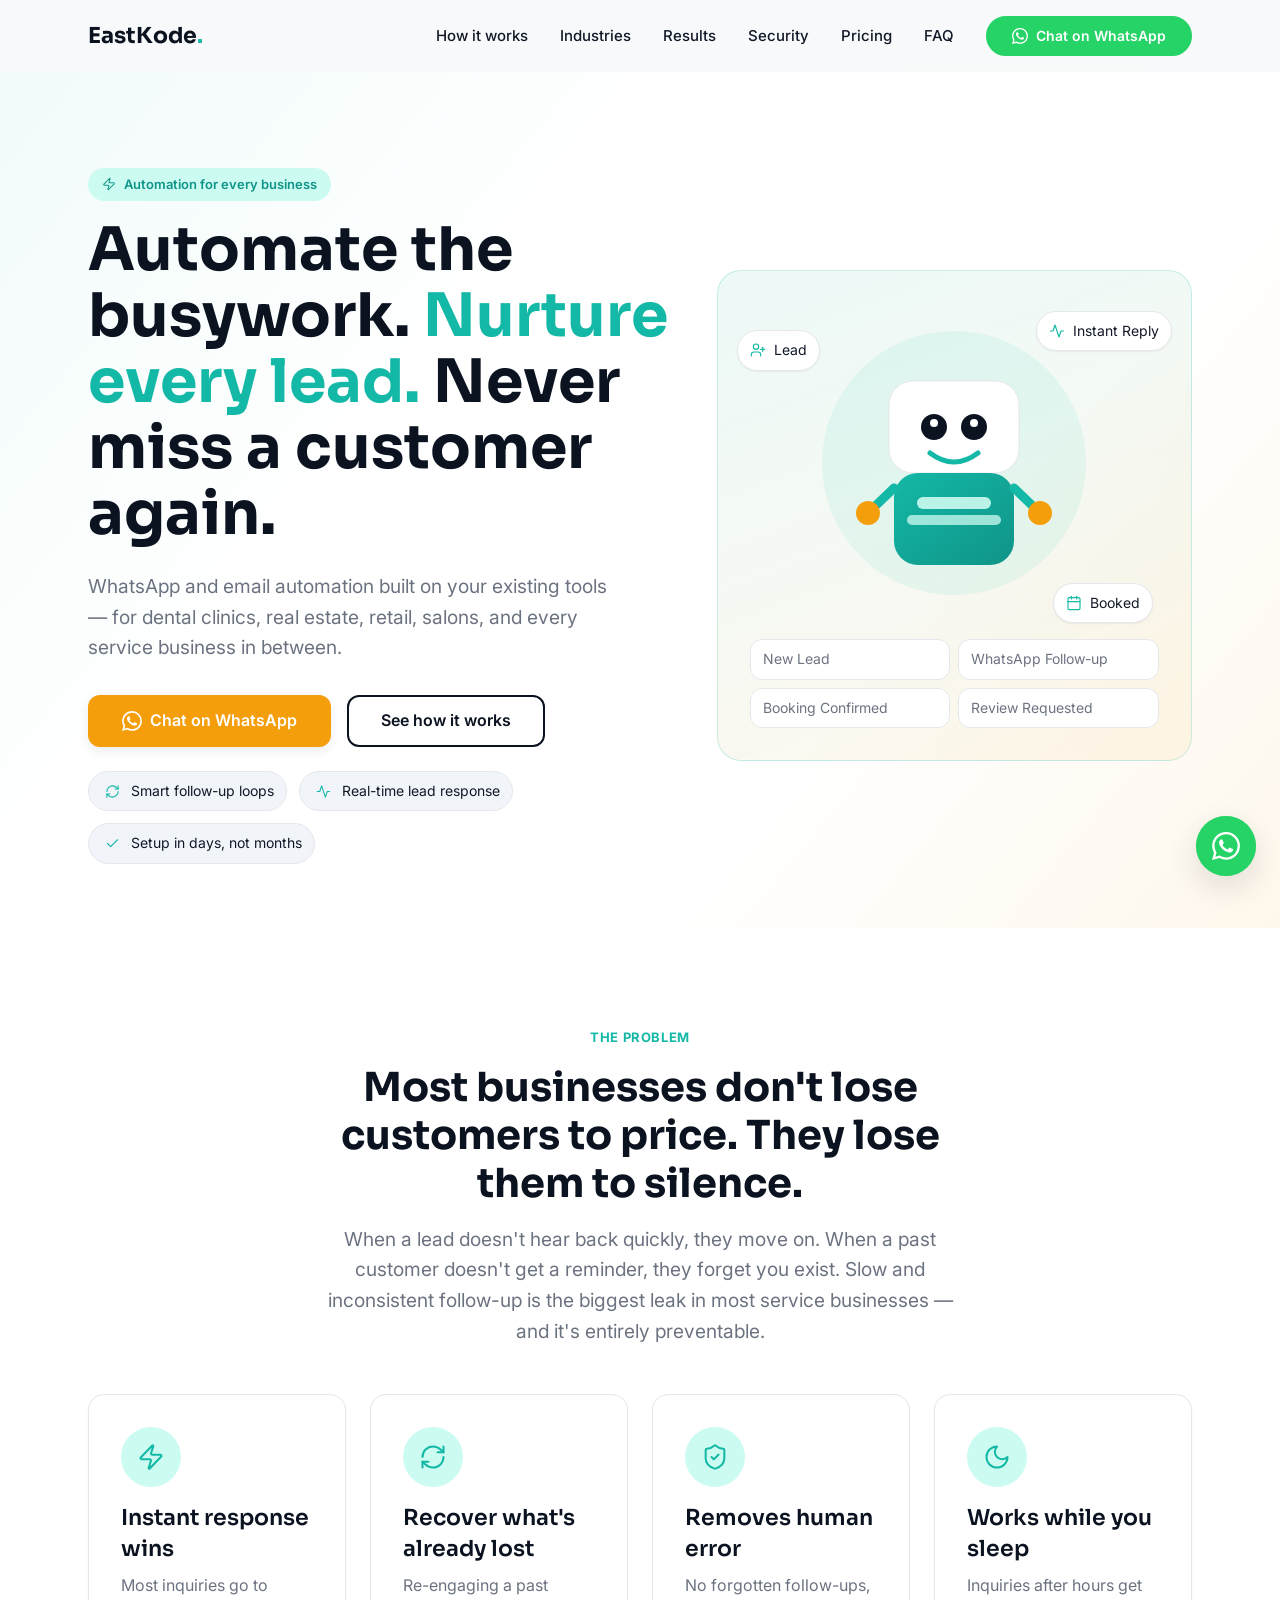
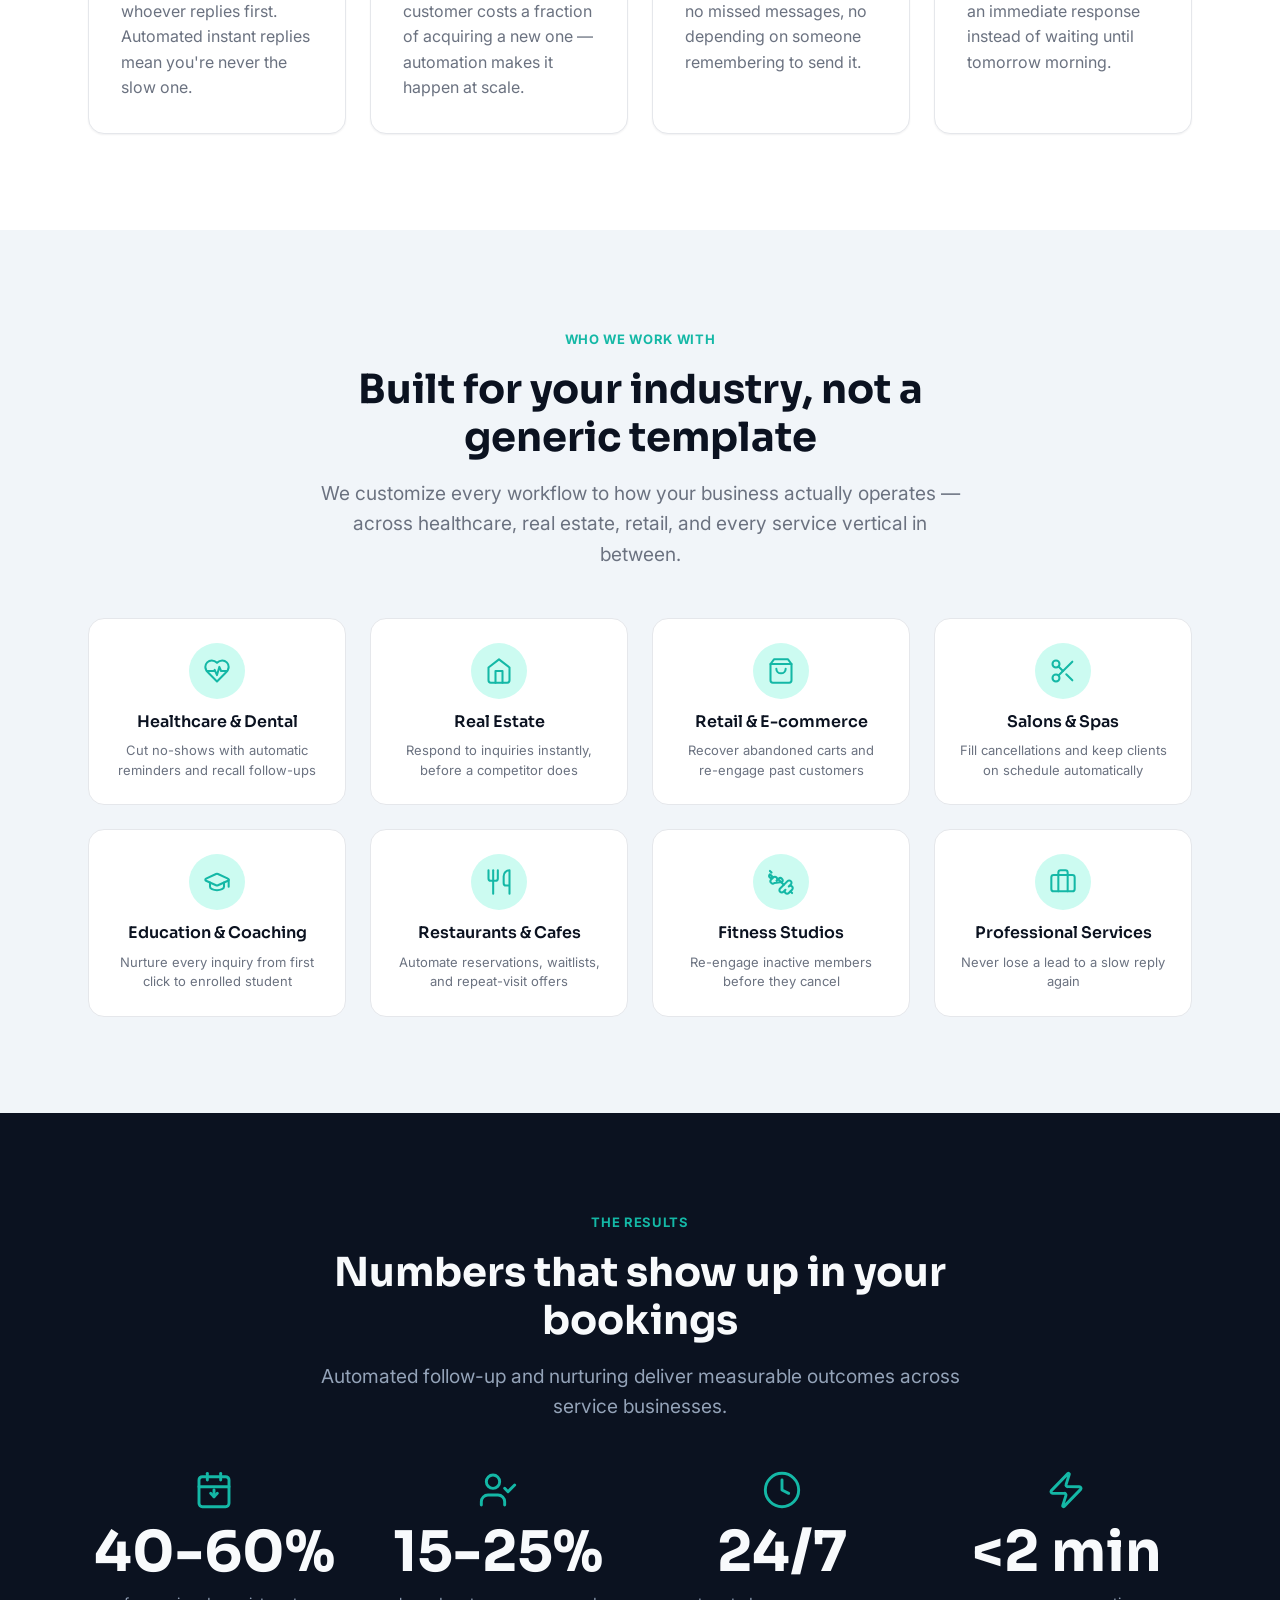
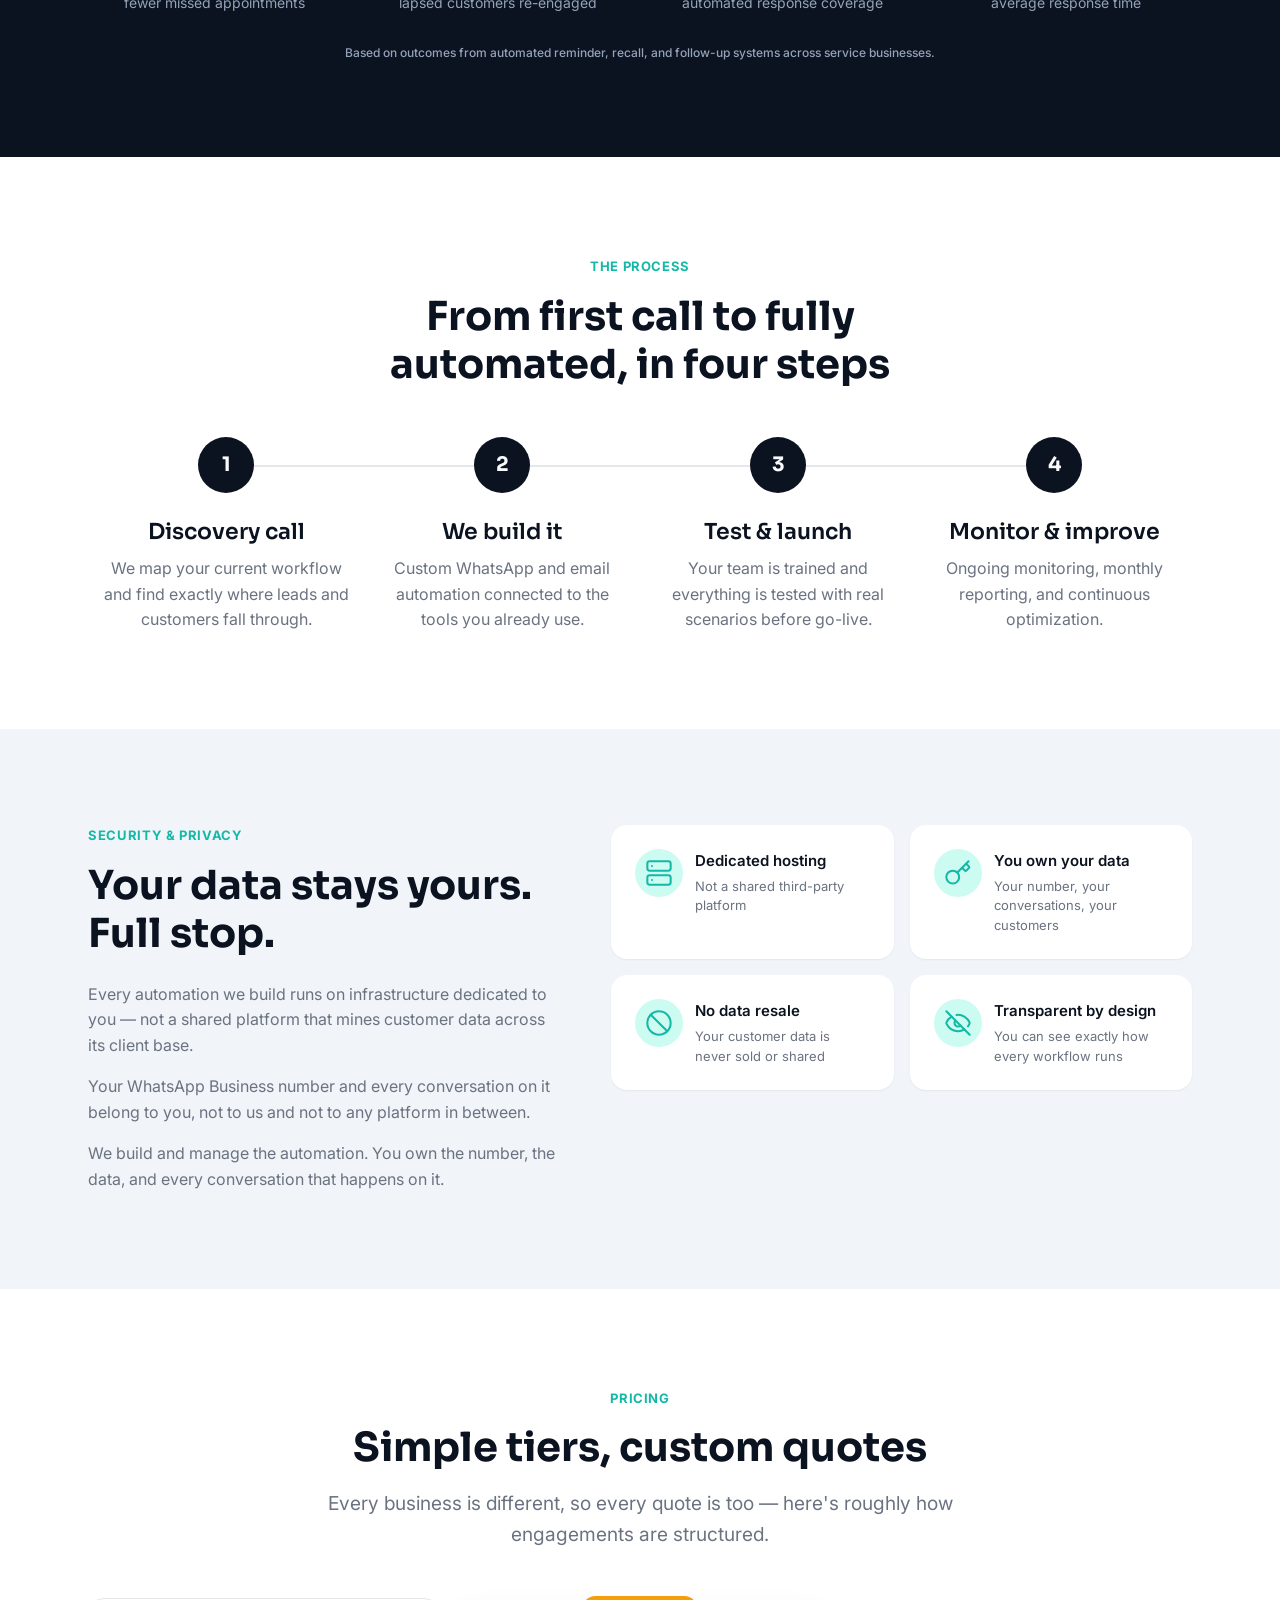
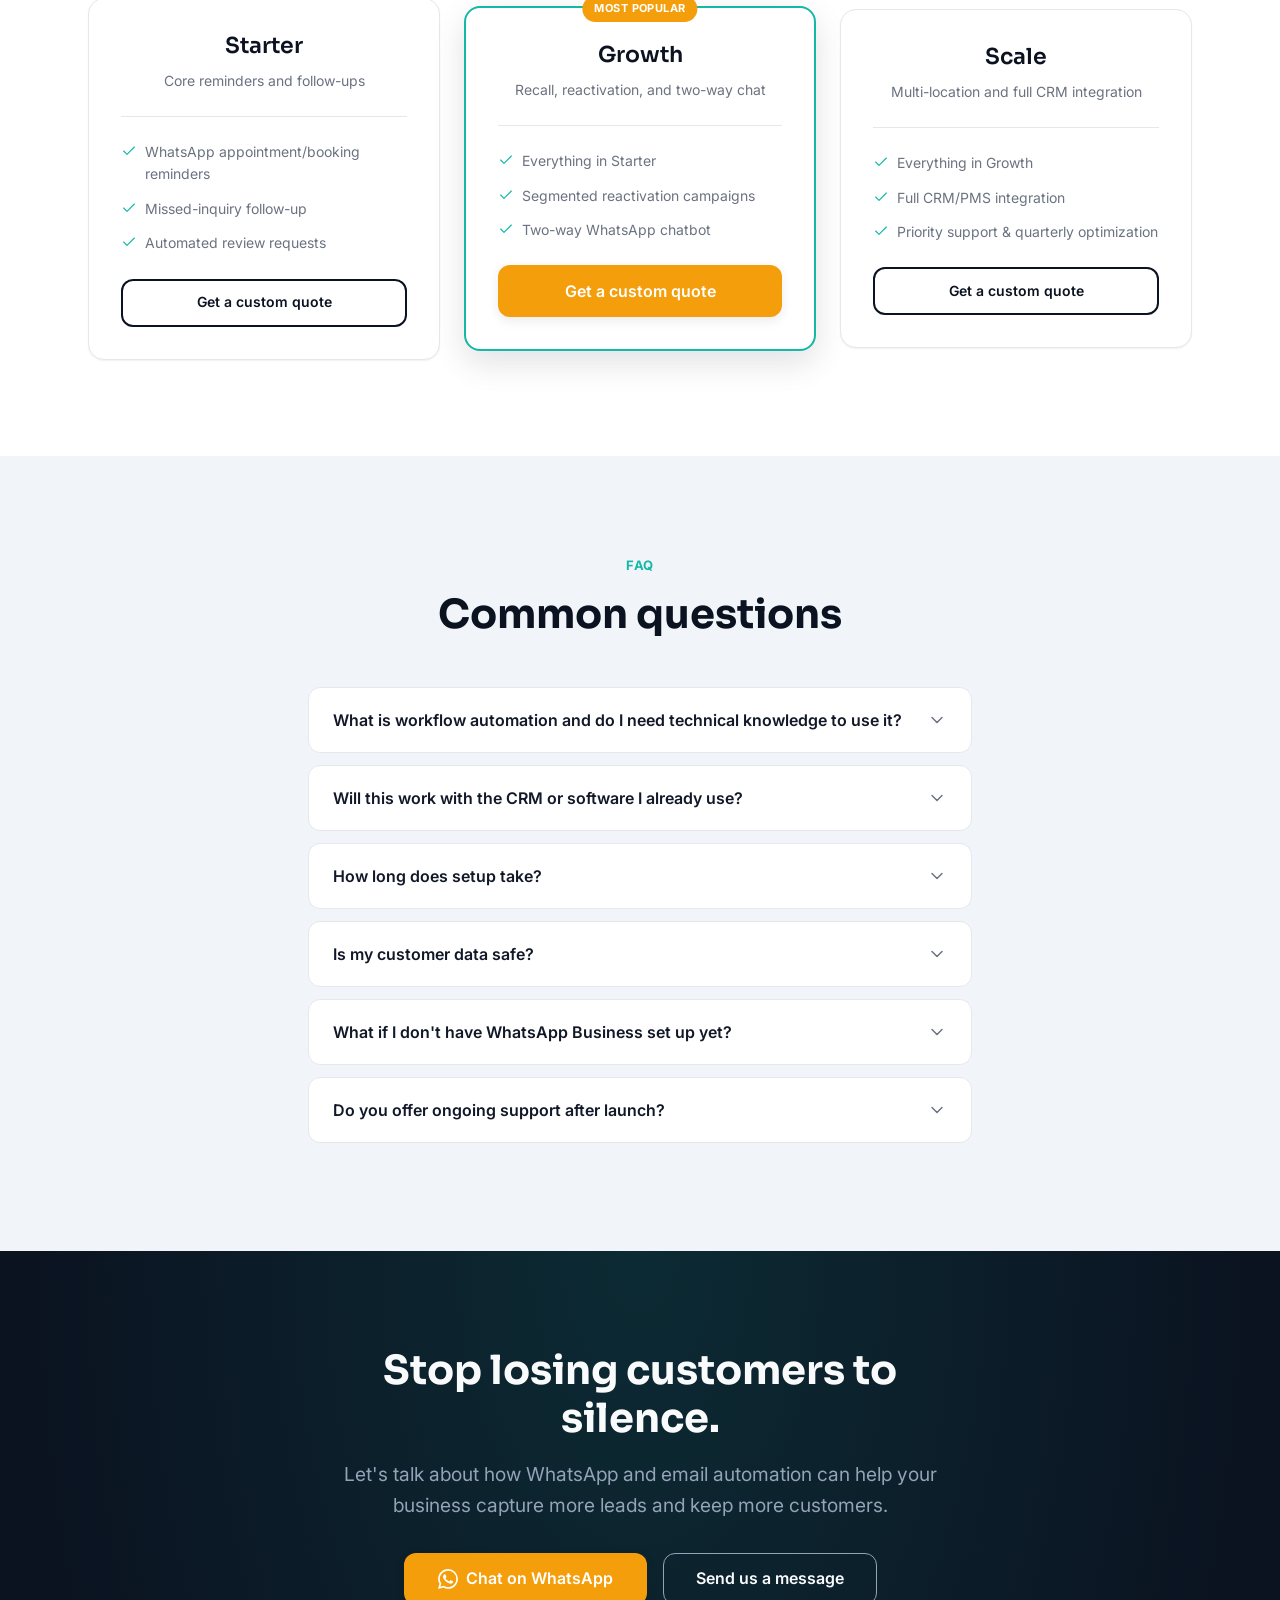
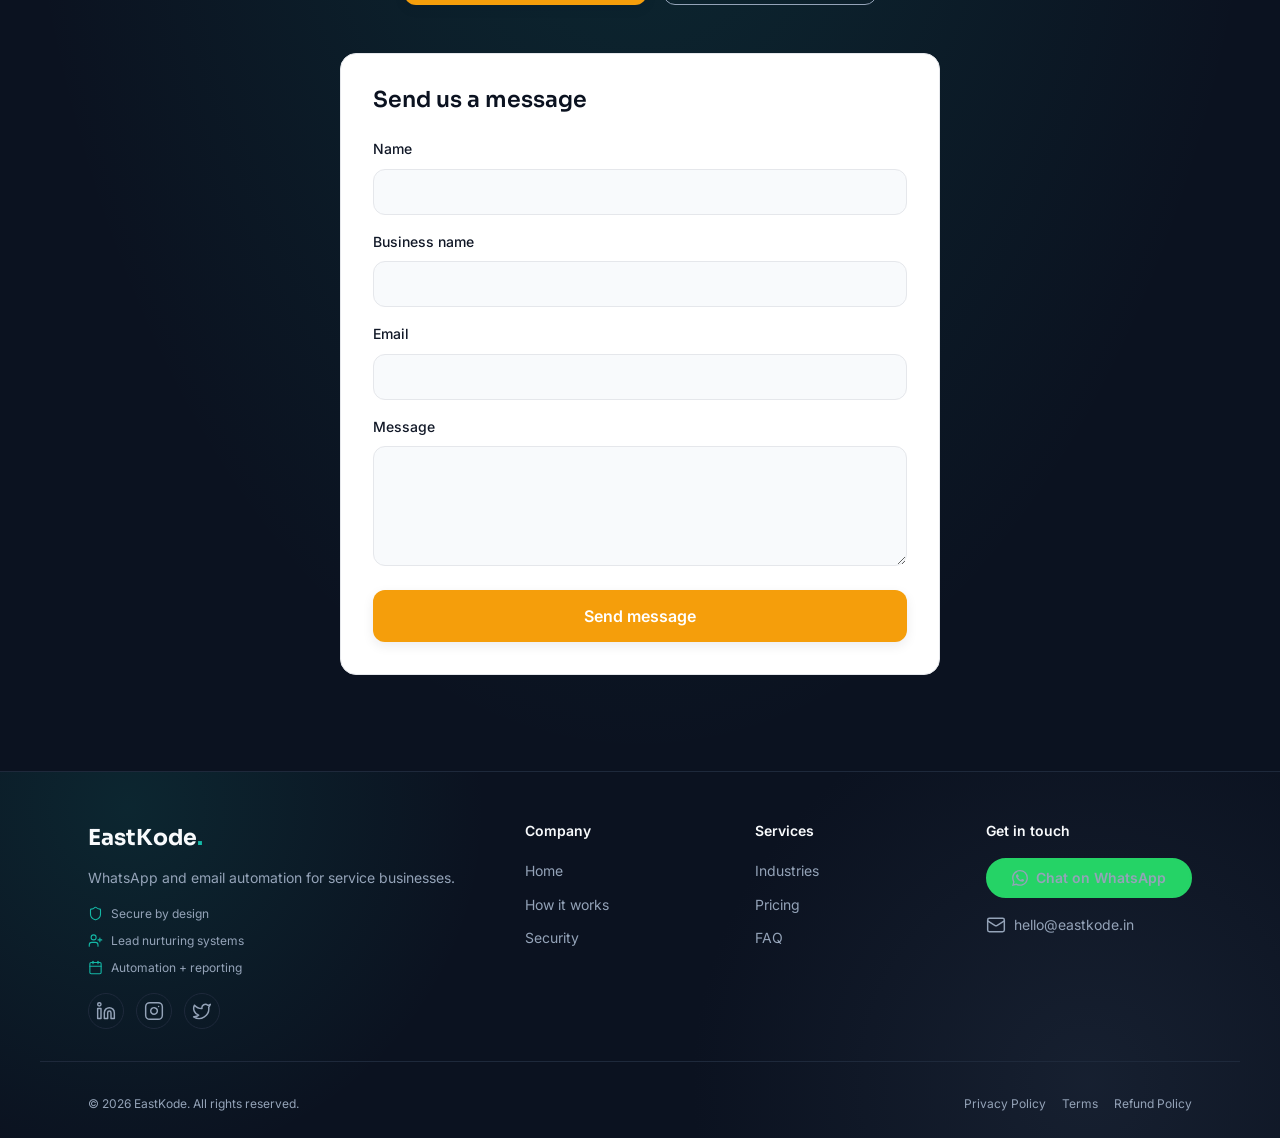
==== commit d56759b9: "Revamp hero visuals and add full legal policy pages. Introduce an animated hero character section, l" ====
--- a/index.html
+++ b/index.html
@@ -189,19 +189,48 @@
           </div>
         </div>
         <div class="hero-visual reveal">
-          <svg class="workflow-diagram" width="480" height="200" viewBox="0 0 480 200" fill="none" xmlns="http://www.w3.org/2000/svg" fetchpriority="high" role="img" aria-label="Workflow diagram: New Lead to WhatsApp Follow-up to Booking Confirmed to Review Requested">
-            <line class="workflow-connector" x1="120" y1="80" x2="160" y2="80"/>
-            <line class="workflow-connector" x1="280" y1="80" x2="320" y2="80"/>
-            <line class="workflow-connector" x1="400" y1="100" x2="400" y2="130"/>
-            <rect class="workflow-node" x="10" y="48" width="110" height="64" rx="16"/>
-            <text x="65" y="72" text-anchor="middle" fill="var(--color-text)" font-size="11" font-family="Inter, sans-serif">New Lead</text>
-            <rect class="workflow-node" x="160" y="48" width="120" height="64" rx="16"/>
-            <text x="220" y="72" text-anchor="middle" fill="var(--color-text)" font-size="11" font-family="Inter, sans-serif">WhatsApp Follow-up</text>
-            <rect class="workflow-node" x="320" y="48" width="120" height="64" rx="16"/>
-            <text x="380" y="72" text-anchor="middle" fill="var(--color-text)" font-size="11" font-family="Inter, sans-serif">Booking Confirmed</text>
-            <rect class="workflow-node" x="340" y="130" width="120" height="64" rx="16"/>
-            <text x="400" y="154" text-anchor="middle" fill="var(--color-text)" font-size="11" font-family="Inter, sans-serif">Review Requested</text>
-          </svg>
+          <div class="hero-character-wrap" aria-hidden="true">
+            <div class="hero-orbit hero-orbit--one">
+              <svg xmlns="http://www.w3.org/2000/svg" viewBox="0 0 24 24" fill="none" stroke="currentColor" stroke-width="1.75" stroke-linecap="round" stroke-linejoin="round"><path d="M16 21v-2a4 4 0 0 0-4-4H6a4 4 0 0 0-4 4v2"/><circle cx="9" cy="7" r="4"/><line x1="19" x2="19" y1="8" y2="14"/><line x1="22" x2="16" y1="11" y2="11"/></svg>
+              <span>Lead</span>
+            </div>
+            <div class="hero-orbit hero-orbit--two">
+              <svg xmlns="http://www.w3.org/2000/svg" viewBox="0 0 24 24" fill="none" stroke="currentColor" stroke-width="1.75" stroke-linecap="round" stroke-linejoin="round"><path d="M22 12h-4l-3 9L9 3 6 12H2"/></svg>
+              <span>Instant Reply</span>
+            </div>
+            <div class="hero-orbit hero-orbit--three">
+              <svg xmlns="http://www.w3.org/2000/svg" viewBox="0 0 24 24" fill="none" stroke="currentColor" stroke-width="1.75" stroke-linecap="round" stroke-linejoin="round"><path d="M8 2v4"/><path d="M16 2v4"/><rect width="18" height="18" x="3" y="4" rx="2"/><path d="M3 10h18"/></svg>
+              <span>Booked</span>
+            </div>
+            <svg class="hero-character" viewBox="0 0 320 320" role="img" aria-label="Animated automation assistant character">
+              <defs>
+                <linearGradient id="heroBody" x1="0%" y1="0%" x2="100%" y2="100%">
+                  <stop offset="0%" stop-color="#14B8A6"/>
+                  <stop offset="100%" stop-color="#0F9488"/>
+                </linearGradient>
+              </defs>
+              <circle cx="160" cy="160" r="132" fill="rgba(20,184,166,0.08)"/>
+              <rect x="95" y="78" width="130" height="92" rx="24" fill="#ffffff" stroke="#E5E7EB"/>
+              <circle cx="140" cy="124" r="13" fill="#0B1220"/>
+              <circle cx="180" cy="124" r="13" fill="#0B1220"/>
+              <circle cx="140" cy="120" r="4" fill="#ffffff"/>
+              <circle cx="180" cy="120" r="4" fill="#ffffff"/>
+              <path d="M136 150 Q160 168 184 150" stroke="#14B8A6" stroke-width="5" fill="none" stroke-linecap="round"/>
+              <rect x="100" y="170" width="120" height="92" rx="24" fill="url(#heroBody)"/>
+              <rect x="123" y="194" width="74" height="12" rx="6" fill="#CCFBF1" opacity="0.9"/>
+              <rect x="113" y="212" width="94" height="10" rx="5" fill="#CCFBF1" opacity="0.75"/>
+              <path d="M100 185 L74 210" stroke="#14B8A6" stroke-width="9" stroke-linecap="round"/>
+              <path d="M220 185 L246 210" stroke="#14B8A6" stroke-width="9" stroke-linecap="round"/>
+              <circle cx="74" cy="210" r="12" fill="#F59E0B"/>
+              <circle cx="246" cy="210" r="12" fill="#F59E0B"/>
+            </svg>
+            <div class="hero-flow">
+              <span>New Lead</span>
+              <span>WhatsApp Follow-up</span>
+              <span>Booking Confirmed</span>
+              <span>Review Requested</span>
+            </div>
+          </div>
         </div>
       </div>
     </section>
@@ -618,9 +647,9 @@
     <div class="container footer-bottom">
       <p>&copy; <span id="footer-year"></span> EastKode. All rights reserved.</p>
       <div class="footer-legal">
-        <!-- PLACEHOLDER: replace href="#" when Privacy Policy and Terms pages exist -->
-        <a href="#">Privacy Policy</a>
-        <a href="#">Terms</a>
+        <a href="privacy-policy.html">Privacy Policy</a>
+        <a href="terms-and-conditions.html">Terms</a>
+        <a href="refund-policy.html">Refund Policy</a>
       </div>
     </div>
   </footer>
--- a/css/style.css
+++ b/css/style.css
@@ -735,6 +735,95 @@
   justify-content: center;
 }
 
+.hero-character-wrap {
+  position: relative;
+  width: 100%;
+  max-width: 500px;
+  min-height: 420px;
+  border-radius: var(--radius-xl);
+  background: linear-gradient(160deg, rgba(20, 184, 166, 0.08) 0%, rgba(245, 158, 11, 0.07) 100%);
+  border: 1px solid rgba(20, 184, 166, 0.2);
+  padding: var(--space-6);
+  overflow: hidden;
+}
+
+.hero-character {
+  width: 100%;
+  max-width: 320px;
+  margin-inline: auto;
+  animation: hero-float 3.6s ease-in-out infinite;
+}
+
+.hero-orbit {
+  position: absolute;
+  display: inline-flex;
+  align-items: center;
+  gap: var(--space-2);
+  background: var(--color-surface);
+  border: 1px solid var(--color-border);
+  border-radius: var(--radius-full);
+  padding: var(--space-2) var(--space-3);
+  box-shadow: var(--shadow-sm);
+  font-size: var(--fs-small);
+  color: var(--color-text);
+  animation: hero-orbit-float 3s ease-in-out infinite;
+}
+
+.hero-orbit svg {
+  width: 16px;
+  height: 16px;
+  color: var(--color-primary);
+}
+
+.hero-orbit--one {
+  top: 12%;
+  left: 4%;
+}
+
+.hero-orbit--two {
+  top: 8%;
+  right: 4%;
+  animation-delay: 0.6s;
+}
+
+.hero-orbit--three {
+  bottom: 28%;
+  right: 8%;
+  animation-delay: 1.2s;
+}
+
+.hero-flow {
+  margin-top: var(--space-4);
+  display: grid;
+  grid-template-columns: 1fr;
+  gap: var(--space-2);
+}
+
+.hero-flow span {
+  background: var(--color-surface);
+  border: 1px solid var(--color-border);
+  border-radius: var(--radius-md);
+  padding: var(--space-2) var(--space-3);
+  font-size: var(--fs-small);
+  color: var(--color-text-muted);
+}
+
+@media (min-width: 768px) {
+  .hero-flow {
+    grid-template-columns: repeat(2, minmax(0, 1fr));
+  }
+}
+
+@keyframes hero-float {
+  0%, 100% { transform: translateY(0); }
+  50% { transform: translateY(-10px); }
+}
+
+@keyframes hero-orbit-float {
+  0%, 100% { transform: translateY(0); }
+  50% { transform: translateY(-6px); }
+}
+
 .workflow-diagram {
   width: 100%;
   max-width: 480px;
@@ -1486,6 +1575,7 @@
 .footer-legal {
   display: flex;
   gap: var(--space-4);
+  flex-wrap: wrap;
 }
 
 .footer-legal a {
@@ -1629,6 +1719,85 @@
   transform: translateY(0);
 }
 
+/* Legal pages */
+.legal-page {
+  min-height: 100vh;
+  background: var(--color-bg);
+}
+
+.legal-main {
+  padding-block: var(--space-8);
+}
+
+.legal-card {
+  max-width: 860px;
+  margin-inline: auto;
+  background: var(--color-surface);
+  border: 1px solid var(--color-border);
+  border-radius: var(--radius-xl);
+  box-shadow: var(--shadow-sm);
+  padding: var(--space-7);
+}
+
+.legal-meta {
+  display: inline-flex;
+  align-items: center;
+  gap: var(--space-2);
+  margin-top: var(--space-3);
+  margin-bottom: var(--space-6);
+  font-size: var(--fs-small);
+  color: var(--color-text-muted);
+}
+
+.legal-meta svg {
+  width: 16px;
+  height: 16px;
+  color: var(--color-primary);
+}
+
+.legal-section {
+  margin-bottom: var(--space-6);
+}
+
+.legal-section:last-child {
+  margin-bottom: 0;
+}
+
+.legal-section h2 {
+  font-size: var(--fs-h4);
+  margin-bottom: var(--space-3);
+}
+
+.legal-section p,
+.legal-section li {
+  color: var(--color-text-muted);
+  font-size: var(--fs-body);
+  line-height: 1.7;
+}
+
+.legal-section ul {
+  margin-left: var(--space-5);
+  list-style: disc;
+}
+
+.legal-section li {
+  margin-bottom: var(--space-2);
+}
+
+.legal-note {
+  background: var(--color-surface-alt);
+  border: 1px solid var(--color-border);
+  border-radius: var(--radius-md);
+  padding: var(--space-4);
+}
+
+@media (max-width: 767px) {
+  .legal-card {
+    padding: var(--space-5);
+    border-radius: var(--radius-lg);
+  }
+}
+
 /* Reduced motion */
 @media (prefers-reduced-motion: reduce) {
   html {
@@ -1642,6 +1811,11 @@
   }
 
   .workflow-connector {
+    animation: none;
+  }
+
+  .hero-character,
+  .hero-orbit {
     animation: none;
   }
 
@@ -1661,7 +1835,9 @@
   .site-header,
   .btn,
   .card,
-  .industry-card {
+  .industry-card,
+  .hero-character,
+  .hero-orbit {
     transition-duration: 0.01ms;
   }
 }
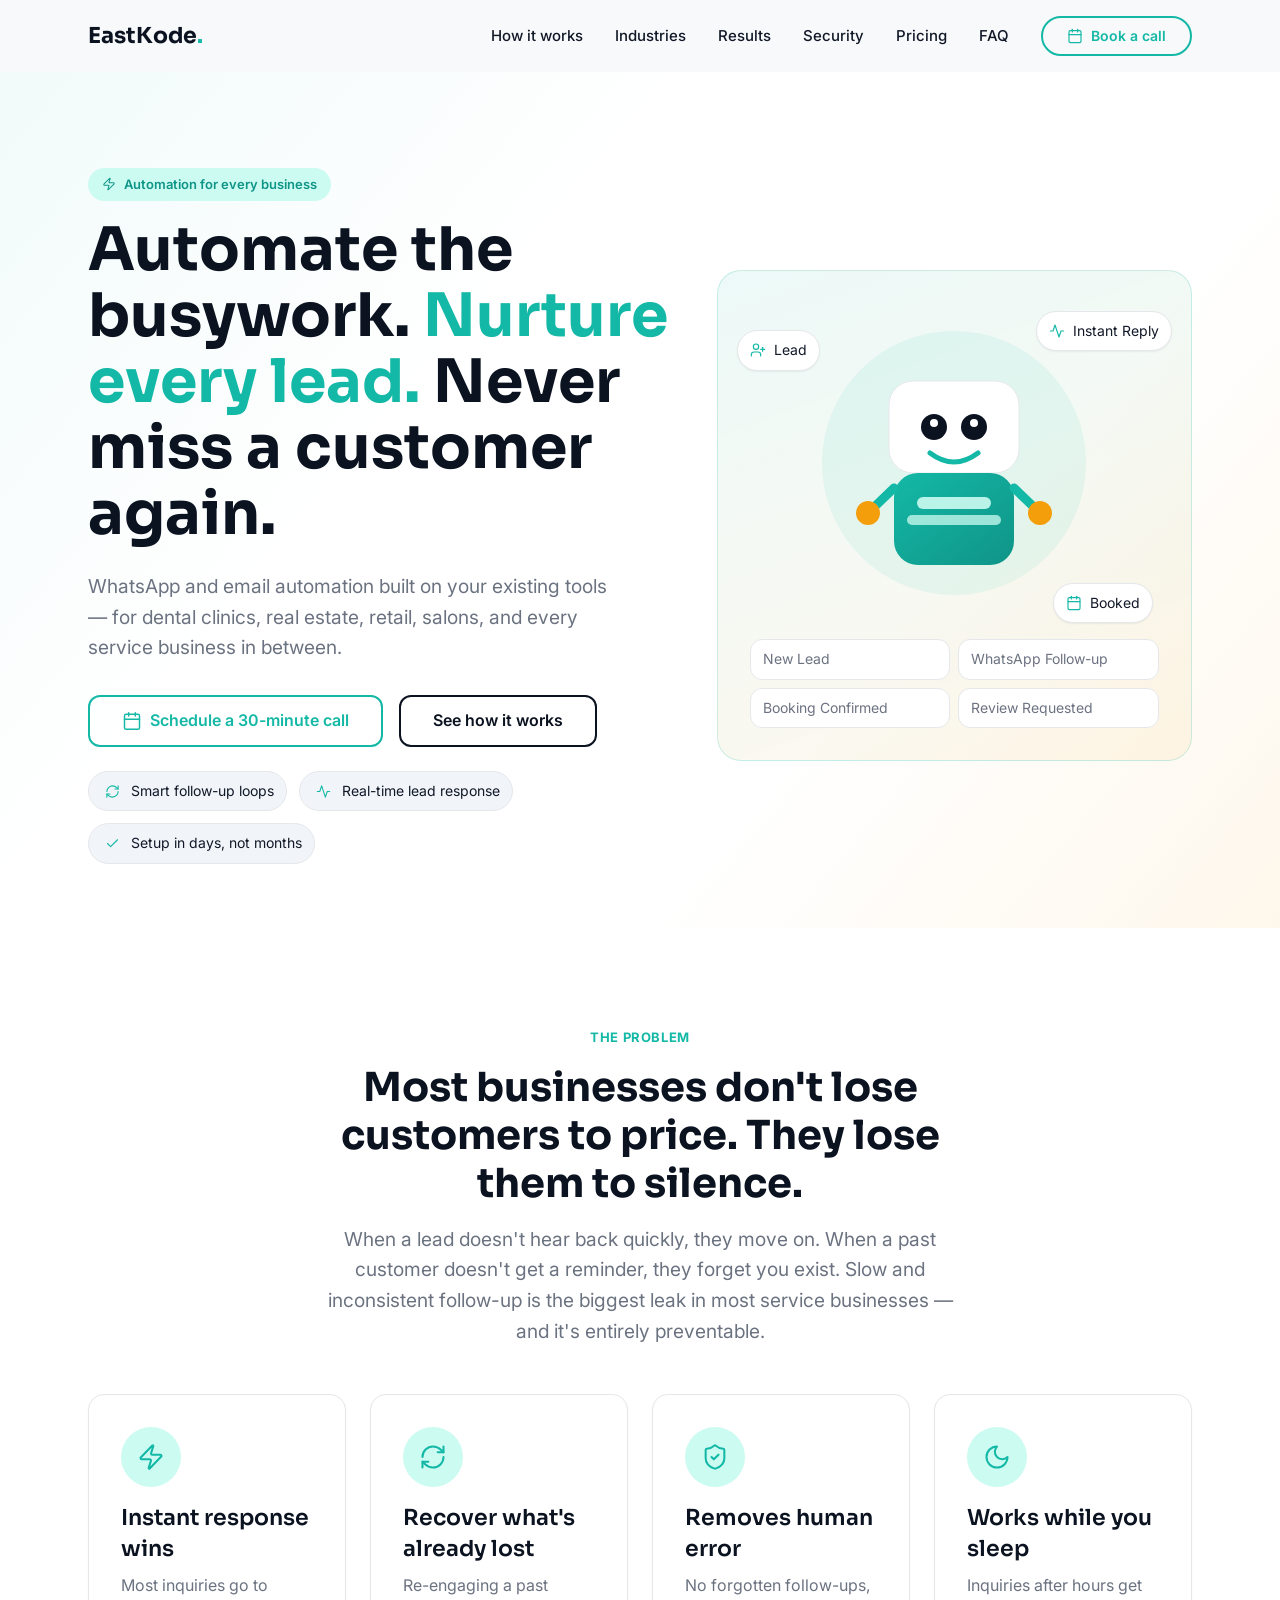
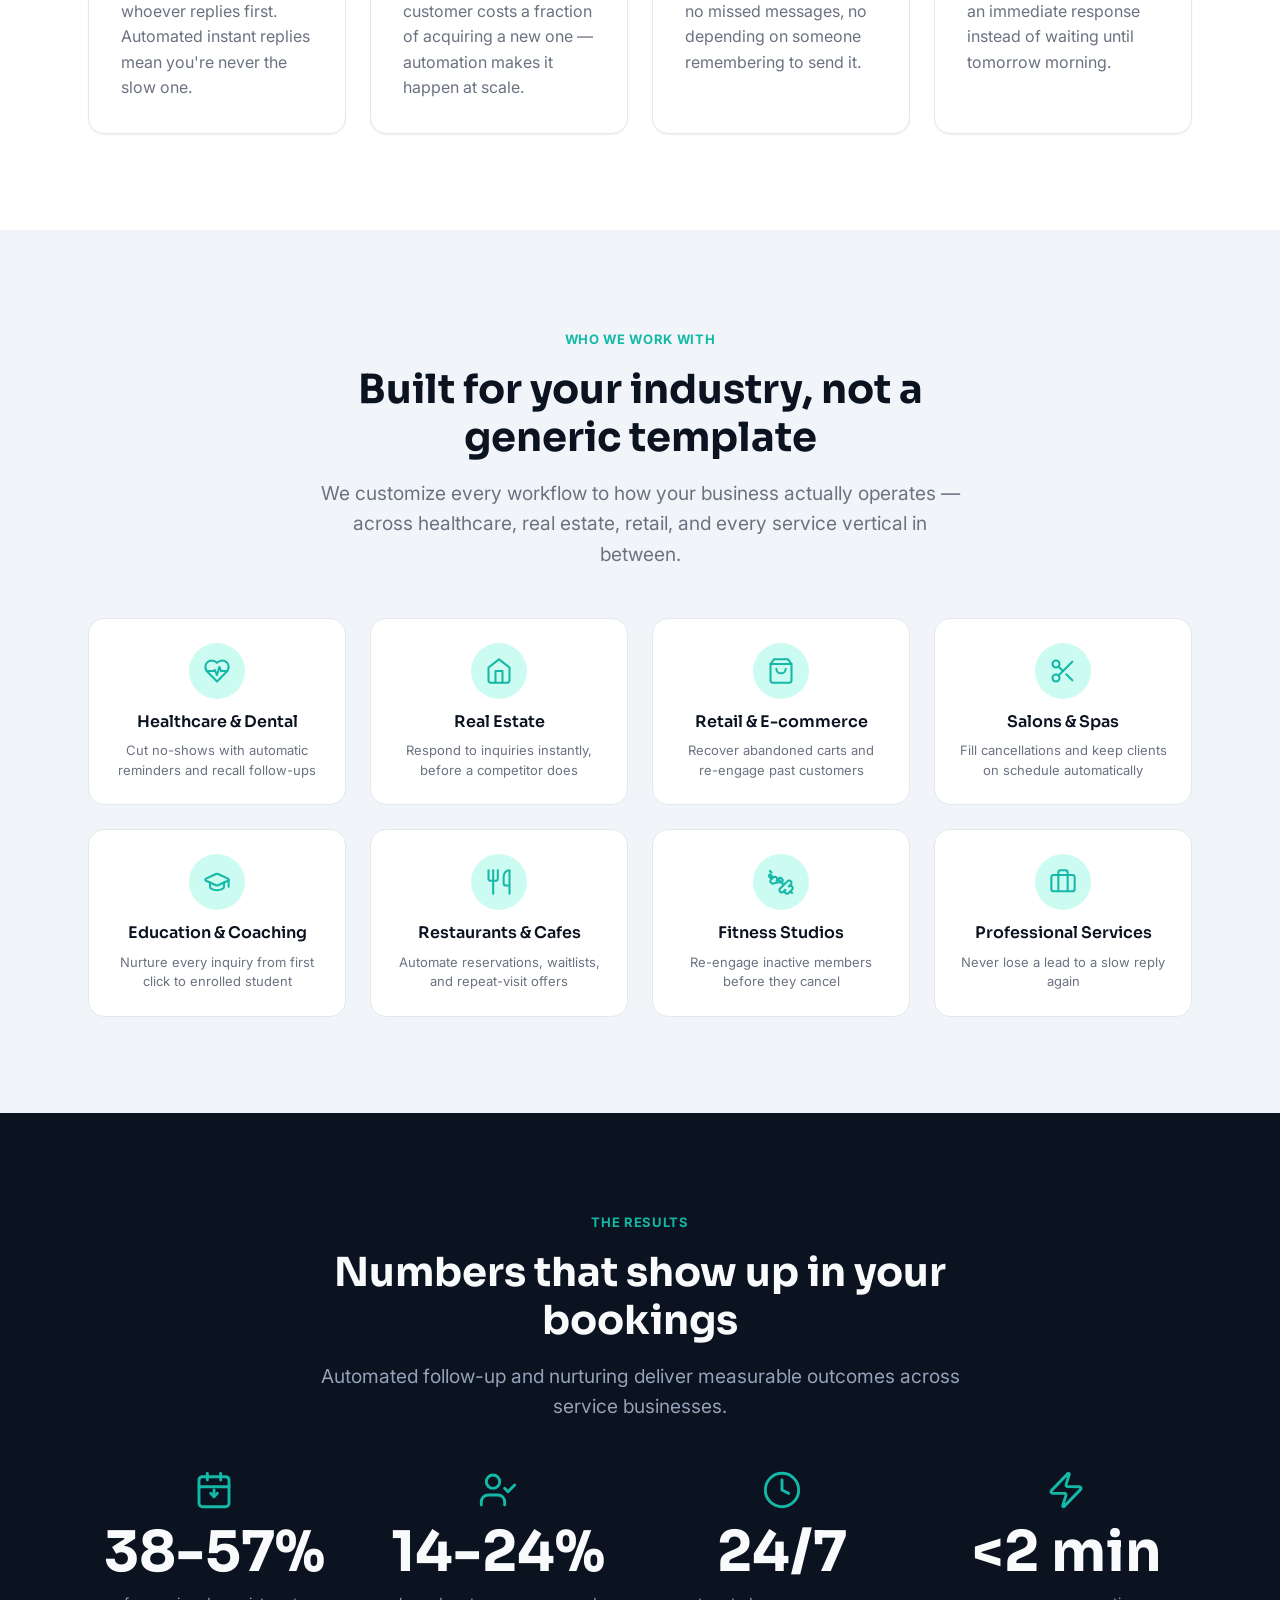
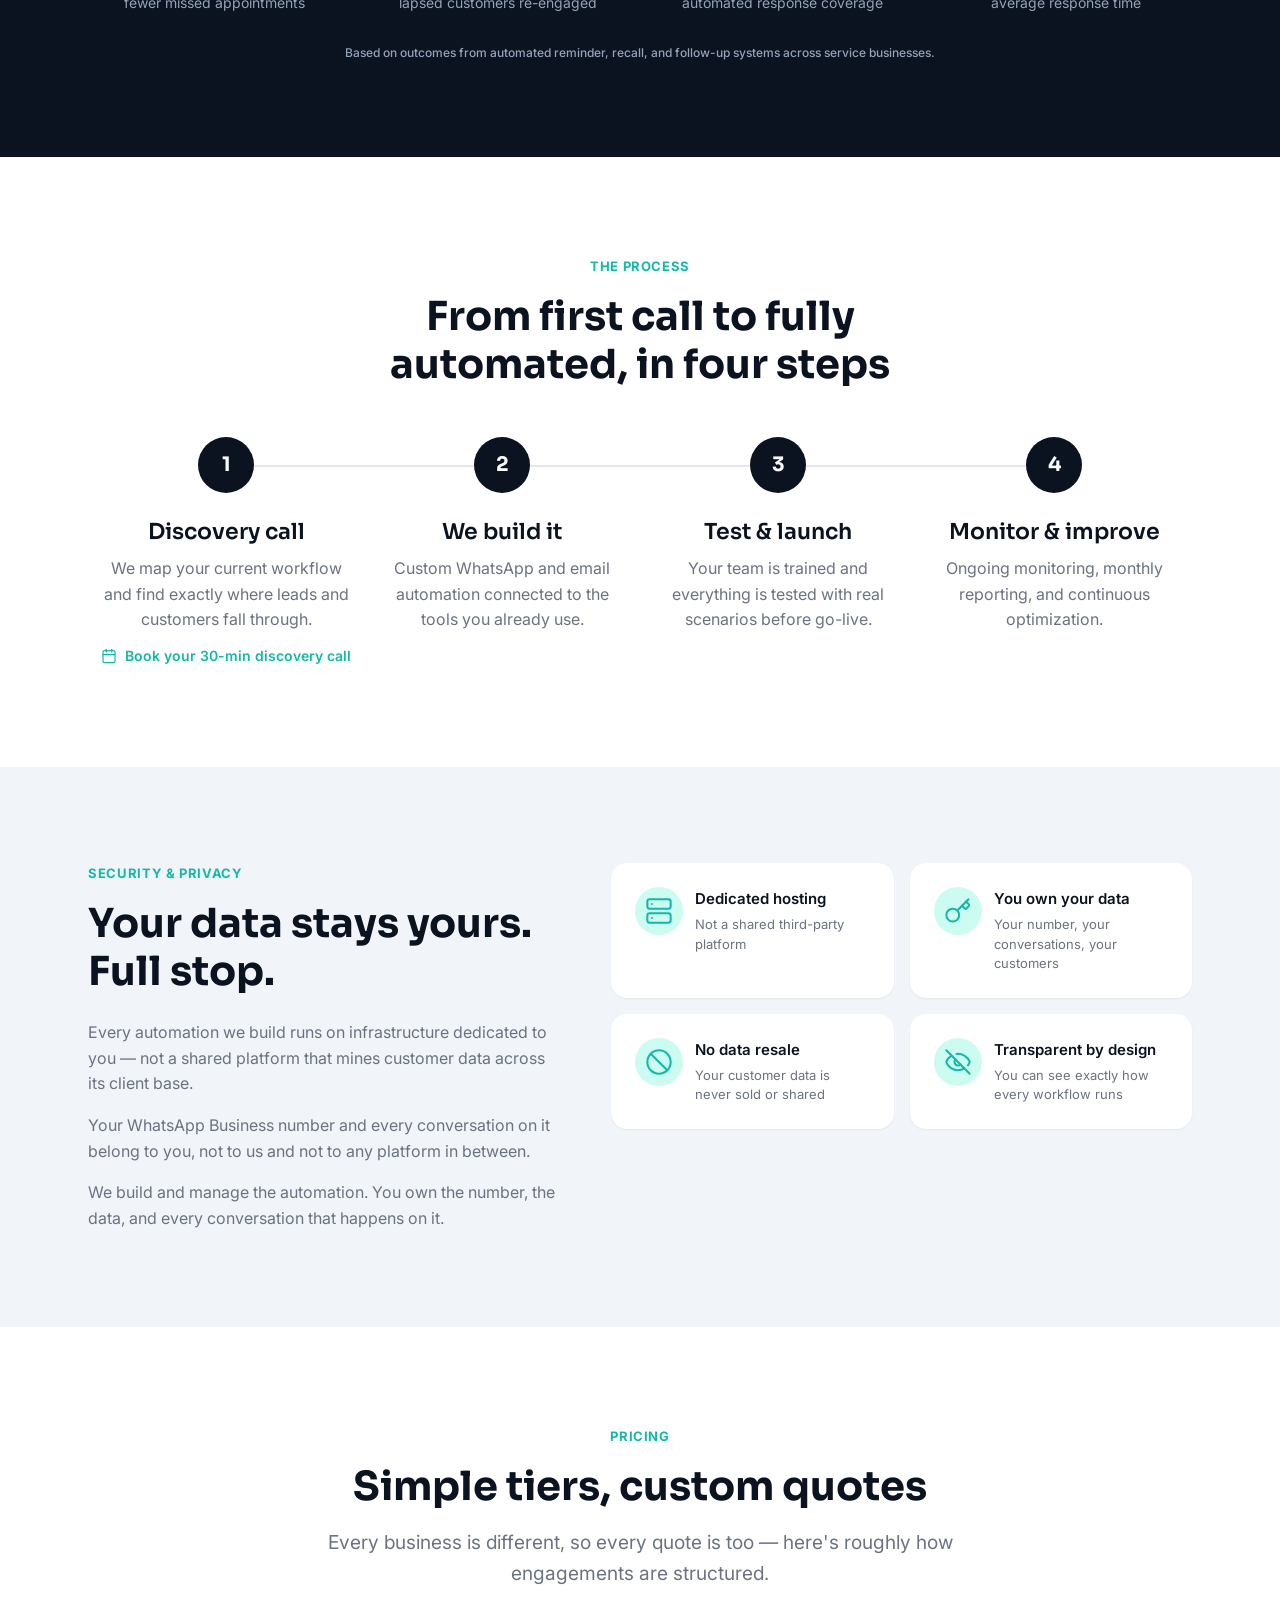
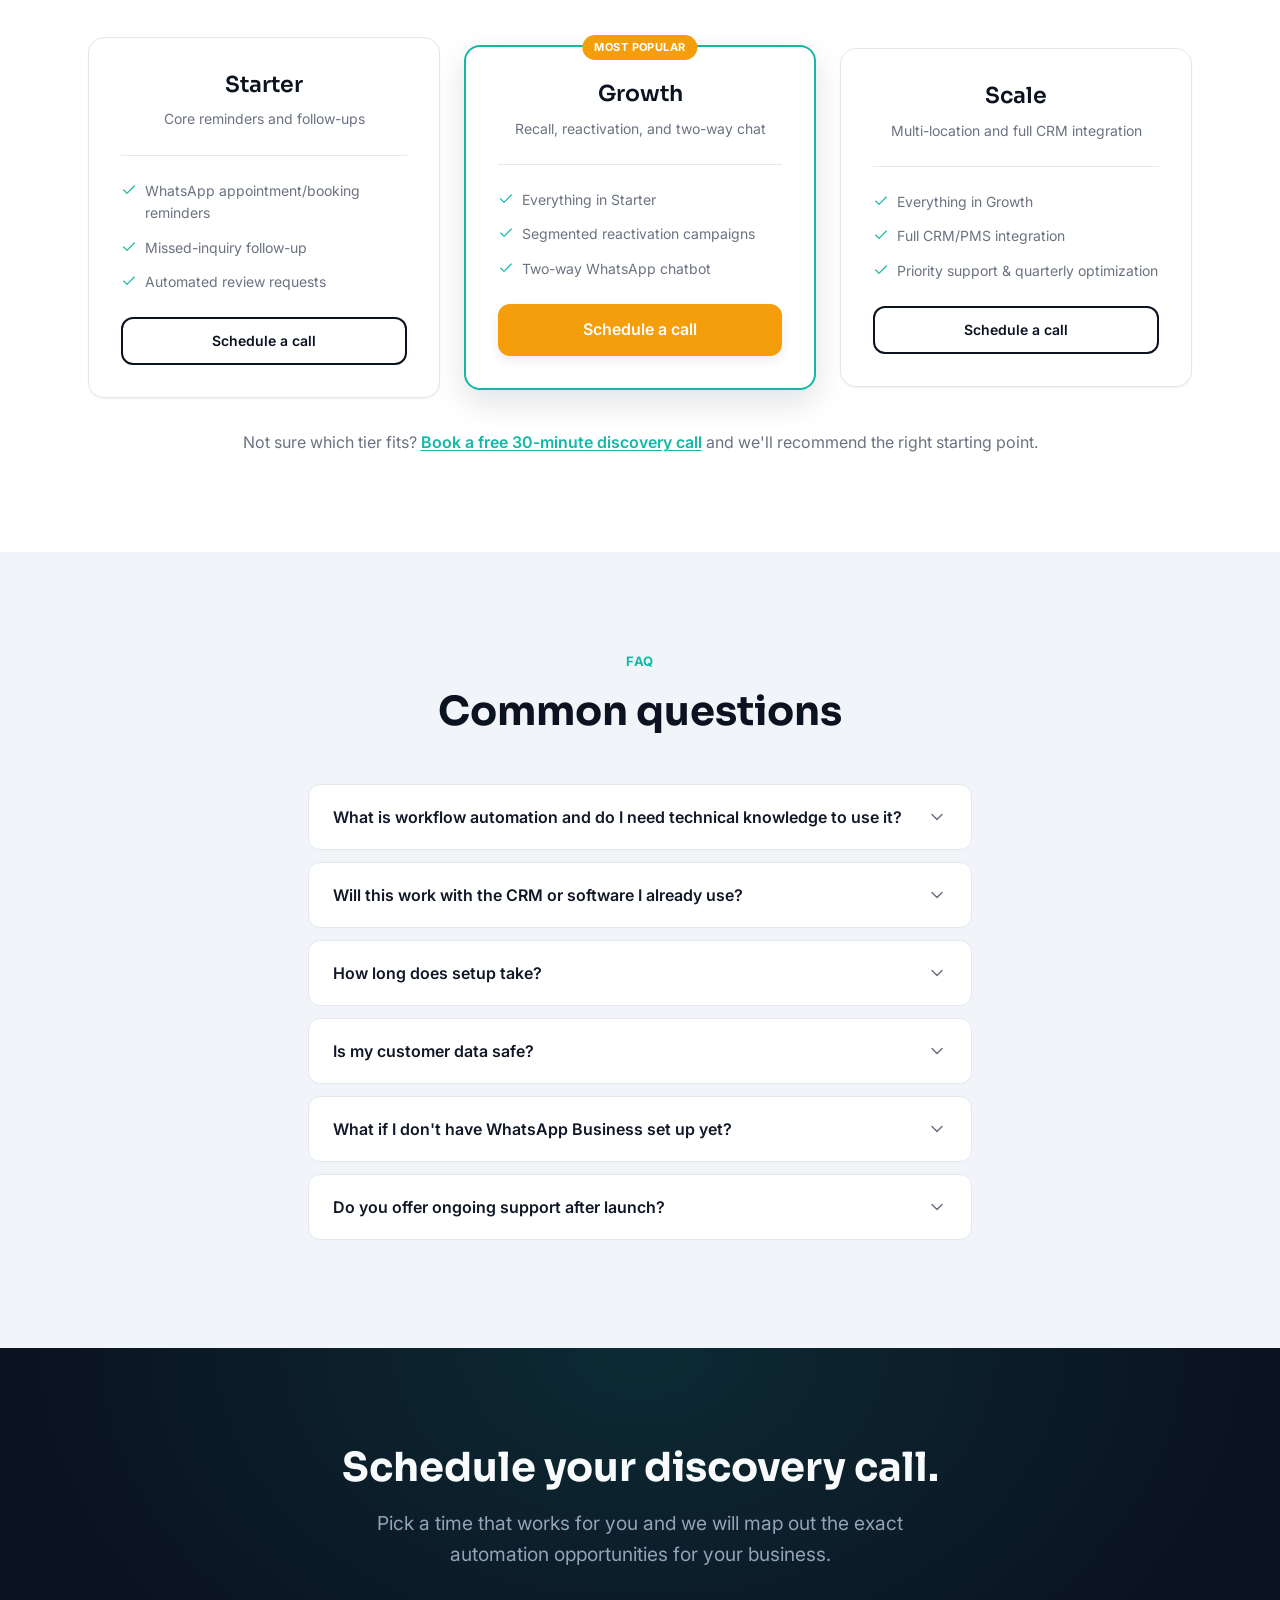
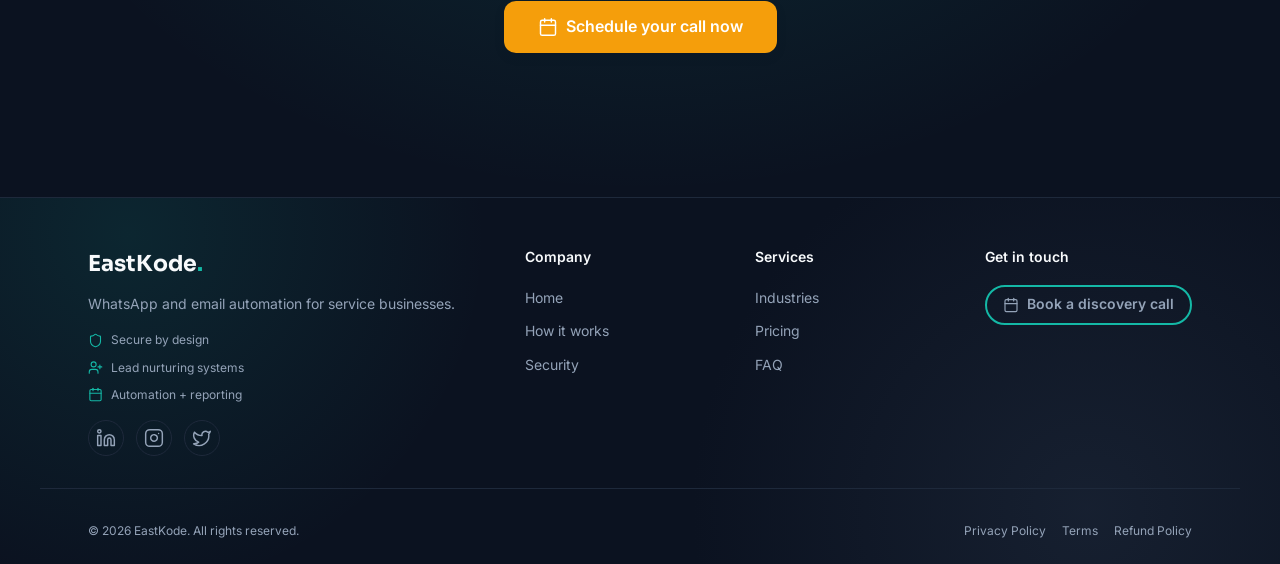
==== commit 0b7b363a: "Replace contact channels with Calendly-first booking flow. This removes WhatsApp and contact form to" ====
--- a/index.html
+++ b/index.html
@@ -20,6 +20,7 @@
 
   <link rel="preconnect" href="https://fonts.googleapis.com">
   <link rel="preconnect" href="https://fonts.gstatic.com" crossorigin>
+  <link rel="preconnect" href="https://assets.calendly.com">
   <link href="https://fonts.googleapis.com/css2?family=Inter:wght@400;500;600&family=Sora:wght@600;700&display=swap" rel="stylesheet">
   <link rel="stylesheet" href="css/style.css">
 
@@ -136,13 +137,13 @@
             <li><a href="#pricing" class="nav-link">Pricing</a></li>
             <li><a href="#faq" class="nav-link">FAQ</a></li>
           </ul>
-          <a href="#" class="btn btn--whatsapp-pill mobile-nav-whatsapp" data-whatsapp>
-            <svg xmlns="http://www.w3.org/2000/svg" viewBox="0 0 24 24" fill="currentColor" aria-hidden="true"><path d="M17.472 14.382c-.297-.149-1.758-.867-2.03-.967-.273-.099-.471-.148-.67.15-.197.297-.767.966-.94 1.164-.173.199-.347.223-.644.075-.297-.15-1.255-.463-2.39-1.475-.883-.788-1.48-1.761-1.653-2.059-.173-.297-.018-.458.13-.606.134-.133.298-.347.446-.52.149-.174.198-.298.298-.497.099-.198.05-.371-.025-.52-.075-.149-.669-1.612-.916-2.207-.242-.579-.487-.5-.669-.51-.173-.008-.371-.01-.57-.01-.198 0-.52.074-.792.372-.272.297-1.04 1.016-1.04 2.479 0 1.462 1.065 2.875 1.213 3.074.149.198 2.096 3.2 5.077 4.487.709.306 1.262.489 1.694.625.712.227 1.36.195 1.871.118.571-.085 1.758-.719 2.006-1.413.248-.694.248-1.289.173-1.413-.074-.124-.272-.198-.57-.347m-5.421 7.403h-.004a9.87 9.87 0 01-5.031-1.378l-.361-.214-3.741.982.998-3.648-.235-.374a9.86 9.86 0 01-1.51-5.26c.001-5.45 4.436-9.884 9.888-9.884 2.64 0 5.122 1.03 6.988 2.898a9.825 9.825 0 012.893 6.994c-.003 5.45-4.435 9.884-9.885 9.884m8.413-18.297A11.815 11.815 0 0012.05 0C5.495 0 .16 5.335.157 11.892c0 2.096.547 4.142 1.588 5.945L.057 24l6.305-1.654a11.882 11.882 0 005.683 1.448h.005c6.554 0 11.89-5.335 11.893-11.893a11.821 11.821 0 00-3.48-8.413z"/></svg>
-            Chat on WhatsApp
+          <a href="#" class="btn btn--calendly-pill mobile-nav-calendly" data-calendly>
+            <svg xmlns="http://www.w3.org/2000/svg" viewBox="0 0 24 24" fill="none" stroke="currentColor" stroke-width="1.75" stroke-linecap="round" stroke-linejoin="round" aria-hidden="true"><path d="M8 2v4"/><path d="M16 2v4"/><rect width="18" height="18" x="3" y="4" rx="2"/><path d="M3 10h18"/></svg>
+            Book a call
           </a>
-          <a href="#" class="btn btn--whatsapp-pill header-whatsapp" data-whatsapp>
-            <svg xmlns="http://www.w3.org/2000/svg" viewBox="0 0 24 24" fill="currentColor" aria-hidden="true"><path d="M17.472 14.382c-.297-.149-1.758-.867-2.03-.967-.273-.099-.471-.148-.67.15-.197.297-.767.966-.94 1.164-.173.199-.347.223-.644.075-.297-.15-1.255-.463-2.39-1.475-.883-.788-1.48-1.761-1.653-2.059-.173-.297-.018-.458.13-.606.134-.133.298-.347.446-.52.149-.174.198-.298.298-.497.099-.198.05-.371-.025-.52-.075-.149-.669-1.612-.916-2.207-.242-.579-.487-.5-.669-.51-.173-.008-.371-.01-.57-.01-.198 0-.52.074-.792.372-.272.297-1.04 1.016-1.04 2.479 0 1.462 1.065 2.875 1.213 3.074.149.198 2.096 3.2 5.077 4.487.709.306 1.262.489 1.694.625.712.227 1.36.195 1.871.118.571-.085 1.758-.719 2.006-1.413.248-.694.248-1.289.173-1.413-.074-.124-.272-.198-.57-.347m-5.421 7.403h-.004a9.87 9.87 0 01-5.031-1.378l-.361-.214-3.741.982.998-3.648-.235-.374a9.86 9.86 0 01-1.51-5.26c.001-5.45 4.436-9.884 9.888-9.884 2.64 0 5.122 1.03 6.988 2.898a9.825 9.825 0 012.893 6.994c-.003 5.45-4.435 9.884-9.885 9.884m8.413-18.297A11.815 11.815 0 0012.05 0C5.495 0 .16 5.335.157 11.892c0 2.096.547 4.142 1.588 5.945L.057 24l6.305-1.654a11.882 11.882 0 005.683 1.448h.005c6.554 0 11.89-5.335 11.893-11.893a11.821 11.821 0 00-3.48-8.413z"/></svg>
-            Chat on WhatsApp
+          <a href="#" class="btn btn--calendly-pill header-calendly" data-calendly>
+            <svg xmlns="http://www.w3.org/2000/svg" viewBox="0 0 24 24" fill="none" stroke="currentColor" stroke-width="1.75" stroke-linecap="round" stroke-linejoin="round" aria-hidden="true"><path d="M8 2v4"/><path d="M16 2v4"/><rect width="18" height="18" x="3" y="4" rx="2"/><path d="M3 10h18"/></svg>
+            Book a call
           </a>
         </div>
       </nav>
@@ -161,9 +162,9 @@
           <h1 id="hero-heading">Automate the busywork. <span class="text-primary">Nurture every lead.</span> Never miss a customer again.</h1>
           <p class="hero-sub">WhatsApp and email automation built on your existing tools — for dental clinics, real estate, retail, salons, and every service business in between.</p>
           <div class="btn-row">
-            <a href="#" class="btn btn--primary-accent" data-whatsapp>
-              <svg xmlns="http://www.w3.org/2000/svg" viewBox="0 0 24 24" fill="currentColor" aria-hidden="true"><path d="M17.472 14.382c-.297-.149-1.758-.867-2.03-.967-.273-.099-.471-.148-.67.15-.197.297-.767.966-.94 1.164-.173.199-.347.223-.644.075-.297-.15-1.255-.463-2.39-1.475-.883-.788-1.48-1.761-1.653-2.059-.173-.297-.018-.458.13-.606.134-.133.298-.347.446-.52.149-.174.198-.298.298-.497.099-.198.05-.371-.025-.52-.075-.149-.669-1.612-.916-2.207-.242-.579-.487-.5-.669-.51-.173-.008-.371-.01-.57-.01-.198 0-.52.074-.792.372-.272.297-1.04 1.016-1.04 2.479 0 1.462 1.065 2.875 1.213 3.074.149.198 2.096 3.2 5.077 4.487.709.306 1.262.489 1.694.625.712.227 1.36.195 1.871.118.571-.085 1.758-.719 2.006-1.413.248-.694.248-1.289.173-1.413-.074-.124-.272-.198-.57-.347m-5.421 7.403h-.004a9.87 9.87 0 01-5.031-1.378l-.361-.214-3.741.982.998-3.648-.235-.374a9.86 9.86 0 01-1.51-5.26c.001-5.45 4.436-9.884 9.888-9.884 2.64 0 5.122 1.03 6.988 2.898a9.825 9.825 0 012.893 6.994c-.003 5.45-4.435 9.884-9.885 9.884m8.413-18.297A11.815 11.815 0 0012.05 0C5.495 0 .16 5.335.157 11.892c0 2.096.547 4.142 1.588 5.945L.057 24l6.305-1.654a11.882 11.882 0 005.683 1.448h.005c6.554 0 11.89-5.335 11.893-11.893a11.821 11.821 0 00-3.48-8.413z"/></svg>
-              Chat on WhatsApp
+            <a href="#" class="btn btn--primary-outline" data-calendly>
+              <svg xmlns="http://www.w3.org/2000/svg" viewBox="0 0 24 24" fill="none" stroke="currentColor" stroke-width="1.75" stroke-linecap="round" stroke-linejoin="round" aria-hidden="true"><path d="M8 2v4"/><path d="M16 2v4"/><rect width="18" height="18" x="3" y="4" rx="2"/><path d="M3 10h18"/></svg>
+              Schedule a 30-minute call
             </a>
             <a href="#how-it-works" class="btn btn--ghost-dark">See how it works</a>
           </div>
@@ -376,6 +377,10 @@
             <div class="process-content">
               <h4>Discovery call</h4>
               <p>We map your current workflow and find exactly where leads and customers fall through.</p>
+              <a href="#" class="process-cta" data-calendly>
+                <svg xmlns="http://www.w3.org/2000/svg" viewBox="0 0 24 24" fill="none" stroke="currentColor" stroke-width="1.75" stroke-linecap="round" stroke-linejoin="round" aria-hidden="true"><path d="M8 2v4"/><path d="M16 2v4"/><rect width="18" height="18" x="3" y="4" rx="2"/><path d="M3 10h18"/></svg>
+                Book your 30-min discovery call
+              </a>
             </div>
           </li>
           <li class="process-step reveal">
@@ -455,7 +460,7 @@
               <li><svg xmlns="http://www.w3.org/2000/svg" viewBox="0 0 24 24" fill="none" stroke="currentColor" stroke-width="1.75" stroke-linecap="round" stroke-linejoin="round" aria-hidden="true"><path d="M20 6 9 17l-5-5"/></svg>Missed-inquiry follow-up</li>
               <li><svg xmlns="http://www.w3.org/2000/svg" viewBox="0 0 24 24" fill="none" stroke="currentColor" stroke-width="1.75" stroke-linecap="round" stroke-linejoin="round" aria-hidden="true"><path d="M20 6 9 17l-5-5"/></svg>Automated review requests</li>
             </ul>
-            <a href="#" class="btn btn--outline-dark" data-whatsapp>Get a custom quote</a>
+            <a href="#" class="btn btn--outline-dark" data-calendly>Schedule a call</a>
           </article>
           <article class="pricing-card pricing-card--featured reveal">
             <span class="pricing-badge">MOST POPULAR</span>
@@ -467,7 +472,7 @@
               <li><svg xmlns="http://www.w3.org/2000/svg" viewBox="0 0 24 24" fill="none" stroke="currentColor" stroke-width="1.75" stroke-linecap="round" stroke-linejoin="round" aria-hidden="true"><path d="M20 6 9 17l-5-5"/></svg>Segmented reactivation campaigns</li>
               <li><svg xmlns="http://www.w3.org/2000/svg" viewBox="0 0 24 24" fill="none" stroke="currentColor" stroke-width="1.75" stroke-linecap="round" stroke-linejoin="round" aria-hidden="true"><path d="M20 6 9 17l-5-5"/></svg>Two-way WhatsApp chatbot</li>
             </ul>
-            <a href="#" class="btn btn--primary-accent btn--block" data-whatsapp>Get a custom quote</a>
+            <a href="#" class="btn btn--primary-accent btn--block" data-calendly>Schedule a call</a>
           </article>
           <article class="pricing-card reveal">
             <h4>Scale</h4>
@@ -478,9 +483,10 @@
               <li><svg xmlns="http://www.w3.org/2000/svg" viewBox="0 0 24 24" fill="none" stroke="currentColor" stroke-width="1.75" stroke-linecap="round" stroke-linejoin="round" aria-hidden="true"><path d="M20 6 9 17l-5-5"/></svg>Full CRM/PMS integration</li>
               <li><svg xmlns="http://www.w3.org/2000/svg" viewBox="0 0 24 24" fill="none" stroke="currentColor" stroke-width="1.75" stroke-linecap="round" stroke-linejoin="round" aria-hidden="true"><path d="M20 6 9 17l-5-5"/></svg>Priority support &amp; quarterly optimization</li>
             </ul>
-            <a href="#" class="btn btn--outline-dark" data-whatsapp>Get a custom quote</a>
-          </article>
-        </div>
+            <a href="#" class="btn btn--outline-dark" data-calendly>Schedule a call</a>
+          </article>
+        </div>
+        <p class="pricing-note reveal">Not sure which tier fits? <a href="#" data-calendly>Book a free 30-minute discovery call</a> and we'll recommend the right starting point.</p>
       </div>
     </section>
 
@@ -551,40 +557,17 @@
     </section>
 
     <!-- FINAL CTA -->
-    <!-- Contact form uses anchor scroll from "Send us a message" button (no modal) -->
     <section class="section section--cta" id="contact" aria-labelledby="cta-heading">
       <div class="container">
         <div class="cta-inner reveal">
-          <h2 id="cta-heading">Stop losing customers to silence.</h2>
-          <p>Let's talk about how WhatsApp and email automation can help your business capture more leads and keep more customers.</p>
+          <h2 id="cta-heading">Schedule your discovery call.</h2>
+          <p>Pick a time that works for you and we will map out the exact automation opportunities for your business.</p>
           <div class="btn-row">
-            <a href="#" class="btn btn--primary-accent" data-whatsapp>
-              <svg xmlns="http://www.w3.org/2000/svg" viewBox="0 0 24 24" fill="currentColor" aria-hidden="true"><path d="M17.472 14.382c-.297-.149-1.758-.867-2.03-.967-.273-.099-.471-.148-.67.15-.197.297-.767.966-.94 1.164-.173.199-.347.223-.644.075-.297-.15-1.255-.463-2.39-1.475-.883-.788-1.48-1.761-1.653-2.059-.173-.297-.018-.458.13-.606.134-.133.298-.347.446-.52.149-.174.198-.298.298-.497.099-.198.05-.371-.025-.52-.075-.149-.669-1.612-.916-2.207-.242-.579-.487-.5-.669-.51-.173-.008-.371-.01-.57-.01-.198 0-.52.074-.792.372-.272.297-1.04 1.016-1.04 2.479 0 1.462 1.065 2.875 1.213 3.074.149.198 2.096 3.2 5.077 4.487.709.306 1.262.489 1.694.625.712.227 1.36.195 1.871.118.571-.085 1.758-.719 2.006-1.413.248-.694.248-1.289.173-1.413-.074-.124-.272-.198-.57-.347m-5.421 7.403h-.004a9.87 9.87 0 01-5.031-1.378l-.361-.214-3.741.982.998-3.648-.235-.374a9.86 9.86 0 01-1.51-5.26c.001-5.45 4.436-9.884 9.888-9.884 2.64 0 5.122 1.03 6.988 2.898a9.825 9.825 0 012.893 6.994c-.003 5.45-4.435 9.884-9.885 9.884m8.413-18.297A11.815 11.815 0 0012.05 0C5.495 0 .16 5.335.157 11.892c0 2.096.547 4.142 1.588 5.945L.057 24l6.305-1.654a11.882 11.882 0 005.683 1.448h.005c6.554 0 11.89-5.335 11.893-11.893a11.821 11.821 0 00-3.48-8.413z"/></svg>
-              Chat on WhatsApp
+            <a href="#" class="btn btn--primary-accent" data-calendly>
+              <svg xmlns="http://www.w3.org/2000/svg" viewBox="0 0 24 24" fill="none" stroke="currentColor" stroke-width="1.75" stroke-linecap="round" stroke-linejoin="round" aria-hidden="true"><path d="M8 2v4"/><path d="M16 2v4"/><rect width="18" height="18" x="3" y="4" rx="2"/><path d="M3 10h18"/></svg>
+              Schedule your call now
             </a>
-            <a href="#contact-form" class="btn btn--outline-light">Send us a message</a>
-          </div>
-          <!-- PLACEHOLDER: wire to Formspree or backend endpoint -->
-          <form class="contact-form" id="contact-form" action="mailto:hello@eastkode.in" method="POST" enctype="text/plain">
-            <h3>Send us a message</h3>
-            <div class="form-group">
-              <label for="contact-name">Name</label>
-              <input type="text" id="contact-name" name="name" required autocomplete="name">
-            </div>
-            <div class="form-group">
-              <label for="contact-business">Business name</label>
-              <input type="text" id="contact-business" name="business" required autocomplete="organization">
-            </div>
-            <div class="form-group">
-              <label for="contact-email">Email</label>
-              <input type="email" id="contact-email" name="email" required autocomplete="email">
-            </div>
-            <div class="form-group">
-              <label for="contact-message">Message</label>
-              <textarea id="contact-message" name="message" rows="4" required></textarea>
-            </div>
-            <button type="submit" class="btn btn--primary-accent btn--block">Send message</button>
-          </form>
+          </div>
         </div>
       </div>
     </section>
@@ -634,14 +617,10 @@
       </div>
       <div class="footer-col">
         <h5>Get in touch</h5>
-        <a href="#" class="btn btn--whatsapp-pill footer-contact-btn" data-whatsapp>
-          <svg xmlns="http://www.w3.org/2000/svg" viewBox="0 0 24 24" fill="currentColor" aria-hidden="true"><path d="M17.472 14.382c-.297-.149-1.758-.867-2.03-.967-.273-.099-.471-.148-.67.15-.197.297-.767.966-.94 1.164-.173.199-.347.223-.644.075-.297-.15-1.255-.463-2.39-1.475-.883-.788-1.48-1.761-1.653-2.059-.173-.297-.018-.458.13-.606.134-.133.298-.347.446-.52.149-.174.198-.298.298-.497.099-.198.05-.371-.025-.52-.075-.149-.669-1.612-.916-2.207-.242-.579-.487-.5-.669-.51-.173-.008-.371-.01-.57-.01-.198 0-.52.074-.792.372-.272.297-1.04 1.016-1.04 2.479 0 1.462 1.065 2.875 1.213 3.074.149.198 2.096 3.2 5.077 4.487.709.306 1.262.489 1.694.625.712.227 1.36.195 1.871.118.571-.085 1.758-.719 2.006-1.413.248-.694.248-1.289.173-1.413-.074-.124-.272-.198-.57-.347m-5.421 7.403h-.004a9.87 9.87 0 01-5.031-1.378l-.361-.214-3.741.982.998-3.648-.235-.374a9.86 9.86 0 01-1.51-5.26c.001-5.45 4.436-9.884 9.888-9.884 2.64 0 5.122 1.03 6.988 2.898a9.825 9.825 0 012.893 6.994c-.003 5.45-4.435 9.884-9.885 9.884m8.413-18.297A11.815 11.815 0 0012.05 0C5.495 0 .16 5.335.157 11.892c0 2.096.547 4.142 1.588 5.945L.057 24l6.305-1.654a11.882 11.882 0 005.683 1.448h.005c6.554 0 11.89-5.335 11.893-11.893a11.821 11.821 0 00-3.48-8.413z"/></svg>
-          Chat on WhatsApp
+        <a href="#" class="btn btn--calendly-pill footer-contact-btn" data-calendly>
+          <svg xmlns="http://www.w3.org/2000/svg" viewBox="0 0 24 24" fill="none" stroke="currentColor" stroke-width="1.75" stroke-linecap="round" stroke-linejoin="round" aria-hidden="true"><path d="M8 2v4"/><path d="M16 2v4"/><rect width="18" height="18" x="3" y="4" rx="2"/><path d="M3 10h18"/></svg>
+          Book a discovery call
         </a>
-        <p class="footer-email">
-          <svg xmlns="http://www.w3.org/2000/svg" viewBox="0 0 24 24" fill="none" stroke="currentColor" stroke-width="1.75" stroke-linecap="round" stroke-linejoin="round" aria-hidden="true"><rect width="20" height="16" x="2" y="4" rx="2"/><path d="m22 7-8.97 5.7a1.94 1.94 0 0 1-2.06 0L2 7"/></svg>
-          <a href="mailto:hello@eastkode.in">hello@eastkode.in</a>
-        </p>
       </div>
     </div>
     <div class="container footer-bottom">
@@ -654,13 +633,7 @@
     </div>
   </footer>
 
-  <div class="whatsapp-float-wrap">
-    <span class="whatsapp-float__tooltip" id="whatsapp-tooltip" role="tooltip">Chat with us on WhatsApp</span>
-    <a href="#" class="whatsapp-float" id="whatsapp-float" aria-label="Chat with EastKode on WhatsApp" data-whatsapp>
-      <svg xmlns="http://www.w3.org/2000/svg" viewBox="0 0 24 24" fill="currentColor" aria-hidden="true"><path d="M17.472 14.382c-.297-.149-1.758-.867-2.03-.967-.273-.099-.471-.148-.67.15-.197.297-.767.966-.94 1.164-.173.199-.347.223-.644.075-.297-.15-1.255-.463-2.39-1.475-.883-.788-1.48-1.761-1.653-2.059-.173-.297-.018-.458.13-.606.134-.133.298-.347.446-.52.149-.174.198-.298.298-.497.099-.198.05-.371-.025-.52-.075-.149-.669-1.612-.916-2.207-.242-.579-.487-.5-.669-.51-.173-.008-.371-.01-.57-.01-.198 0-.52.074-.792.372-.272.297-1.04 1.016-1.04 2.479 0 1.462 1.065 2.875 1.213 3.074.149.198 2.096 3.2 5.077 4.487.709.306 1.262.489 1.694.625.712.227 1.36.195 1.871.118.571-.085 1.758-.719 2.006-1.413.248-.694.248-1.289.173-1.413-.074-.124-.272-.198-.57-.347m-5.421 7.403h-.004a9.87 9.87 0 01-5.031-1.378l-.361-.214-3.741.982.998-3.648-.235-.374a9.86 9.86 0 01-1.51-5.26c.001-5.45 4.436-9.884 9.888-9.884 2.64 0 5.122 1.03 6.988 2.898a9.825 9.825 0 012.893 6.994c-.003 5.45-4.435 9.884-9.885 9.884m8.413-18.297A11.815 11.815 0 0012.05 0C5.495 0 .16 5.335.157 11.892c0 2.096.547 4.142 1.588 5.945L.057 24l6.305-1.654a11.882 11.882 0 005.683 1.448h.005c6.554 0 11.89-5.335 11.893-11.893a11.821 11.821 0 00-3.48-8.413z"/></svg>
-    </a>
-  </div>
-
+  <script src="https://assets.calendly.com/assets/external/widget.js" async></script>
   <script src="js/main.js" defer></script>
 
   <!--
--- a/css/style.css
+++ b/css/style.css
@@ -12,8 +12,6 @@
   --color-primary-light: #CCFBF1;
   --color-accent: #F59E0B;
   --color-accent-hover: #D97706;
-  --color-whatsapp: #25D366;
-  --color-whatsapp-hover: #1EBE5A;
   --color-text: #111827;
   --color-text-muted: #6B7280;
   --color-text-on-dark: #F8FAFC;
@@ -59,7 +57,6 @@
   --shadow-md: 0 4px 12px rgba(11, 18, 32, 0.08);
   --shadow-lg: 0 12px 32px rgba(11, 18, 32, 0.12);
   --shadow-glow-primary: 0 0 0 4px rgba(20, 184, 166, 0.15);
-  --shadow-glow-whatsapp: 0 0 0 8px rgba(37, 211, 102, 0.25);
 
   /* Transitions */
   --ease-standard: cubic-bezier(0.4, 0, 0.2, 1);
@@ -353,36 +350,65 @@
   width: 100%;
 }
 
-/* WhatsApp pill (header/footer) */
-.btn--whatsapp-pill {
+/* Calendly pill (header/footer) */
+.btn--calendly-pill {
   height: 40px;
   padding: 0 var(--space-5);
-  background: var(--color-whatsapp);
-  color: #fff;
+  background: transparent;
+  color: var(--color-primary);
   font-size: 14px;
   border-radius: var(--radius-full);
-  border-color: var(--color-whatsapp);
-}
-
-.btn--whatsapp-pill svg {
+  border: 2px solid var(--color-primary);
+}
+
+.btn--calendly-pill svg {
   width: 16px;
   height: 16px;
 }
 
-.btn--whatsapp-pill:hover {
-  background: var(--color-whatsapp-hover);
-  border-color: var(--color-whatsapp-hover);
+.btn--calendly-pill:hover {
+  background: var(--color-primary);
+  color: #fff;
   transform: translateY(-1px);
   box-shadow: var(--shadow-md);
+}
+
+.btn--calendly-pill:active {
+  transform: translateY(0);
+}
+
+.btn--calendly-pill:focus-visible {
+  box-shadow: var(--shadow-glow-primary);
+}
+
+/* Primary outline (hero Calendly CTA) */
+.btn--primary-outline {
+  height: 52px;
+  padding: 0 var(--space-6);
+  background: transparent;
+  color: var(--color-primary);
+  font-size: 16px;
+  border: 2px solid var(--color-primary);
+}
+
+.btn--primary-outline svg {
+  width: var(--icon-sm);
+  height: var(--icon-sm);
+}
+
+.btn--primary-outline:hover {
+  background: var(--color-primary);
   color: #fff;
-}
-
-.btn--whatsapp-pill:active {
+  transform: translateY(-2px);
+  box-shadow: var(--shadow-md);
+}
+
+.btn--primary-outline:active {
   transform: translateY(0);
 }
 
-.btn--whatsapp-pill:focus-visible {
-  box-shadow: var(--shadow-glow-whatsapp);
+.btn--primary-outline:focus-visible {
+  box-shadow: var(--shadow-glow-primary);
 }
 
 /* Primary accent (hero, CTA) */
@@ -595,12 +621,12 @@
   color: var(--color-primary);
 }
 
-.mobile-nav-whatsapp {
+.mobile-nav-calendly {
   margin-top: var(--space-4);
   width: 100%;
 }
 
-.header-whatsapp {
+.header-calendly {
   display: none;
 }
 
@@ -637,11 +663,11 @@
     font-size: 15px;
   }
 
-  .mobile-nav-whatsapp {
+  .mobile-nav-calendly {
     display: none !important;
   }
 
-  .header-whatsapp {
+  .header-calendly {
     display: inline-flex;
   }
 }
@@ -1070,6 +1096,35 @@
   line-height: 1.6;
 }
 
+.process-cta {
+  display: inline-flex;
+  align-items: center;
+  gap: var(--space-2);
+  margin-top: var(--space-3);
+  font-size: var(--fs-small);
+  font-weight: 600;
+  color: var(--color-primary);
+  text-decoration: none;
+  transition: color var(--duration-fast) var(--ease-standard);
+}
+
+.process-cta svg {
+  width: 16px;
+  height: 16px;
+  flex-shrink: 0;
+}
+
+.process-cta:hover {
+  color: var(--color-primary-hover);
+  text-decoration: underline;
+}
+
+.process-cta:focus-visible {
+  outline: 2px solid var(--color-primary);
+  outline-offset: 2px;
+  border-radius: var(--radius-sm);
+}
+
 @media (min-width: 1024px) {
   .process-steps {
     flex-direction: row;
@@ -1248,6 +1303,24 @@
   height: 16px;
   color: var(--color-primary);
   margin-top: 2px;
+}
+
+.pricing-note {
+  margin-top: var(--space-6);
+  text-align: center;
+  font-size: var(--fs-body);
+  color: var(--color-text-muted);
+}
+
+.pricing-note a {
+  font-weight: 600;
+  color: var(--color-primary);
+  text-decoration: underline;
+  text-underline-offset: 2px;
+}
+
+.pricing-note a:hover {
+  color: var(--color-primary-hover);
 }
 
 /* FAQ */
@@ -1354,58 +1427,6 @@
   margin-bottom: var(--space-7);
 }
 
-/* Contact form — anchor scroll target below CTA buttons */
-.contact-form {
-  background: var(--color-surface);
-  border-radius: var(--radius-lg);
-  padding: var(--space-6);
-  text-align: left;
-  border: 1px solid var(--color-border);
-}
-
-.contact-form h3 {
-  font-size: var(--fs-h4);
-  margin-bottom: var(--space-5);
-  color: var(--color-dark);
-}
-
-.form-group {
-  margin-bottom: var(--space-4);
-}
-
-.form-group label {
-  display: block;
-  font-size: var(--fs-small);
-  font-weight: 500;
-  margin-bottom: var(--space-2);
-  color: var(--color-text);
-}
-
-.form-group input,
-.form-group textarea {
-  width: 100%;
-  padding: var(--space-3) var(--space-4);
-  font-family: var(--font-body);
-  font-size: var(--fs-body);
-  border: 1px solid var(--color-border);
-  border-radius: var(--radius-md);
-  background: var(--color-bg);
-  color: var(--color-text);
-  transition: border-color var(--duration-fast) var(--ease-standard);
-}
-
-.form-group input:focus,
-.form-group textarea:focus {
-  outline: none;
-  border-color: var(--color-primary);
-  box-shadow: var(--shadow-glow-primary);
-}
-
-.form-group textarea {
-  resize: vertical;
-  min-height: 120px;
-}
-
 /* Footer */
 .site-footer {
   background: var(--color-dark);
@@ -1536,24 +1557,6 @@
   margin-bottom: var(--space-4);
 }
 
-.footer-email {
-  display: flex;
-  align-items: center;
-  gap: var(--space-2);
-  font-size: var(--fs-small);
-  color: var(--color-text-on-dark-muted);
-}
-
-.footer-email svg {
-  width: var(--icon-sm);
-  height: var(--icon-sm);
-  flex-shrink: 0;
-}
-
-.footer-email a:hover {
-  color: var(--color-primary);
-}
-
 .footer-bottom {
   display: flex;
   flex-direction: column;
@@ -1585,123 +1588,6 @@
 
 .footer-legal a:hover {
   color: var(--color-primary);
-}
-
-/* Floating WhatsApp */
-.whatsapp-float-wrap {
-  position: fixed;
-  bottom: var(--space-5);
-  right: var(--space-5);
-  z-index: 200;
-}
-
-@media (max-width: 639px) {
-  .whatsapp-float-wrap {
-    bottom: var(--space-4);
-    right: var(--space-4);
-  }
-}
-
-.whatsapp-float {
-  position: relative;
-  display: flex;
-  align-items: center;
-  justify-content: center;
-  width: 60px;
-  height: 60px;
-  border-radius: var(--radius-full);
-  background: var(--color-whatsapp);
-  color: #fff;
-  box-shadow: var(--shadow-lg);
-  transition:
-    transform var(--duration-fast) var(--ease-standard),
-    background var(--duration-fast) var(--ease-standard);
-}
-
-@media (max-width: 639px) {
-  .whatsapp-float {
-    width: 52px;
-    height: 52px;
-  }
-
-  .whatsapp-float svg {
-    width: 24px;
-    height: 24px;
-  }
-}
-
-.whatsapp-float::before {
-  content: '';
-  position: absolute;
-  inset: 0;
-  border-radius: var(--radius-full);
-  background: var(--color-whatsapp);
-  opacity: 0.6;
-  animation: whatsapp-ping 2.2s ease-out infinite;
-  z-index: -1;
-}
-
-@keyframes whatsapp-ping {
-  0% {
-    transform: scale(1);
-    opacity: 0.6;
-  }
-  100% {
-    transform: scale(1.6);
-    opacity: 0;
-  }
-}
-
-.whatsapp-float:hover {
-  background: var(--color-whatsapp-hover);
-  transform: scale(1.08);
-  color: #fff;
-}
-
-.whatsapp-float:focus-visible {
-  box-shadow: var(--shadow-glow-whatsapp);
-}
-
-.whatsapp-float svg {
-  width: 28px;
-  height: 28px;
-}
-
-.whatsapp-float__tooltip {
-  position: absolute;
-  right: calc(100% + var(--space-3));
-  top: 50%;
-  transform: translateY(-50%);
-  white-space: nowrap;
-  background: var(--color-surface);
-  color: var(--color-text);
-  font-size: var(--fs-small);
-  padding: var(--space-3);
-  border-radius: var(--radius-md);
-  box-shadow: var(--shadow-md);
-  opacity: 0;
-  pointer-events: none;
-  transition: opacity var(--duration-base) var(--ease-standard);
-}
-
-.whatsapp-float__tooltip::after {
-  content: '';
-  position: absolute;
-  right: calc(-1 * var(--space-2));
-  top: 50%;
-  transform: translateY(-50%);
-  border: var(--space-2) solid transparent;
-  border-left-color: var(--color-surface);
-}
-
-.whatsapp-float__tooltip.is-visible {
-  opacity: 1;
-}
-
-@media (max-width: 639px) {
-  .whatsapp-float__tooltip {
-    display: none;
-  }
 }
 
 /* Scroll reveal */
@@ -1817,11 +1703,6 @@
   .hero-character,
   .hero-orbit {
     animation: none;
-  }
-
-  .whatsapp-float::before {
-    animation: none;
-    display: none;
   }
 
   .card:hover,
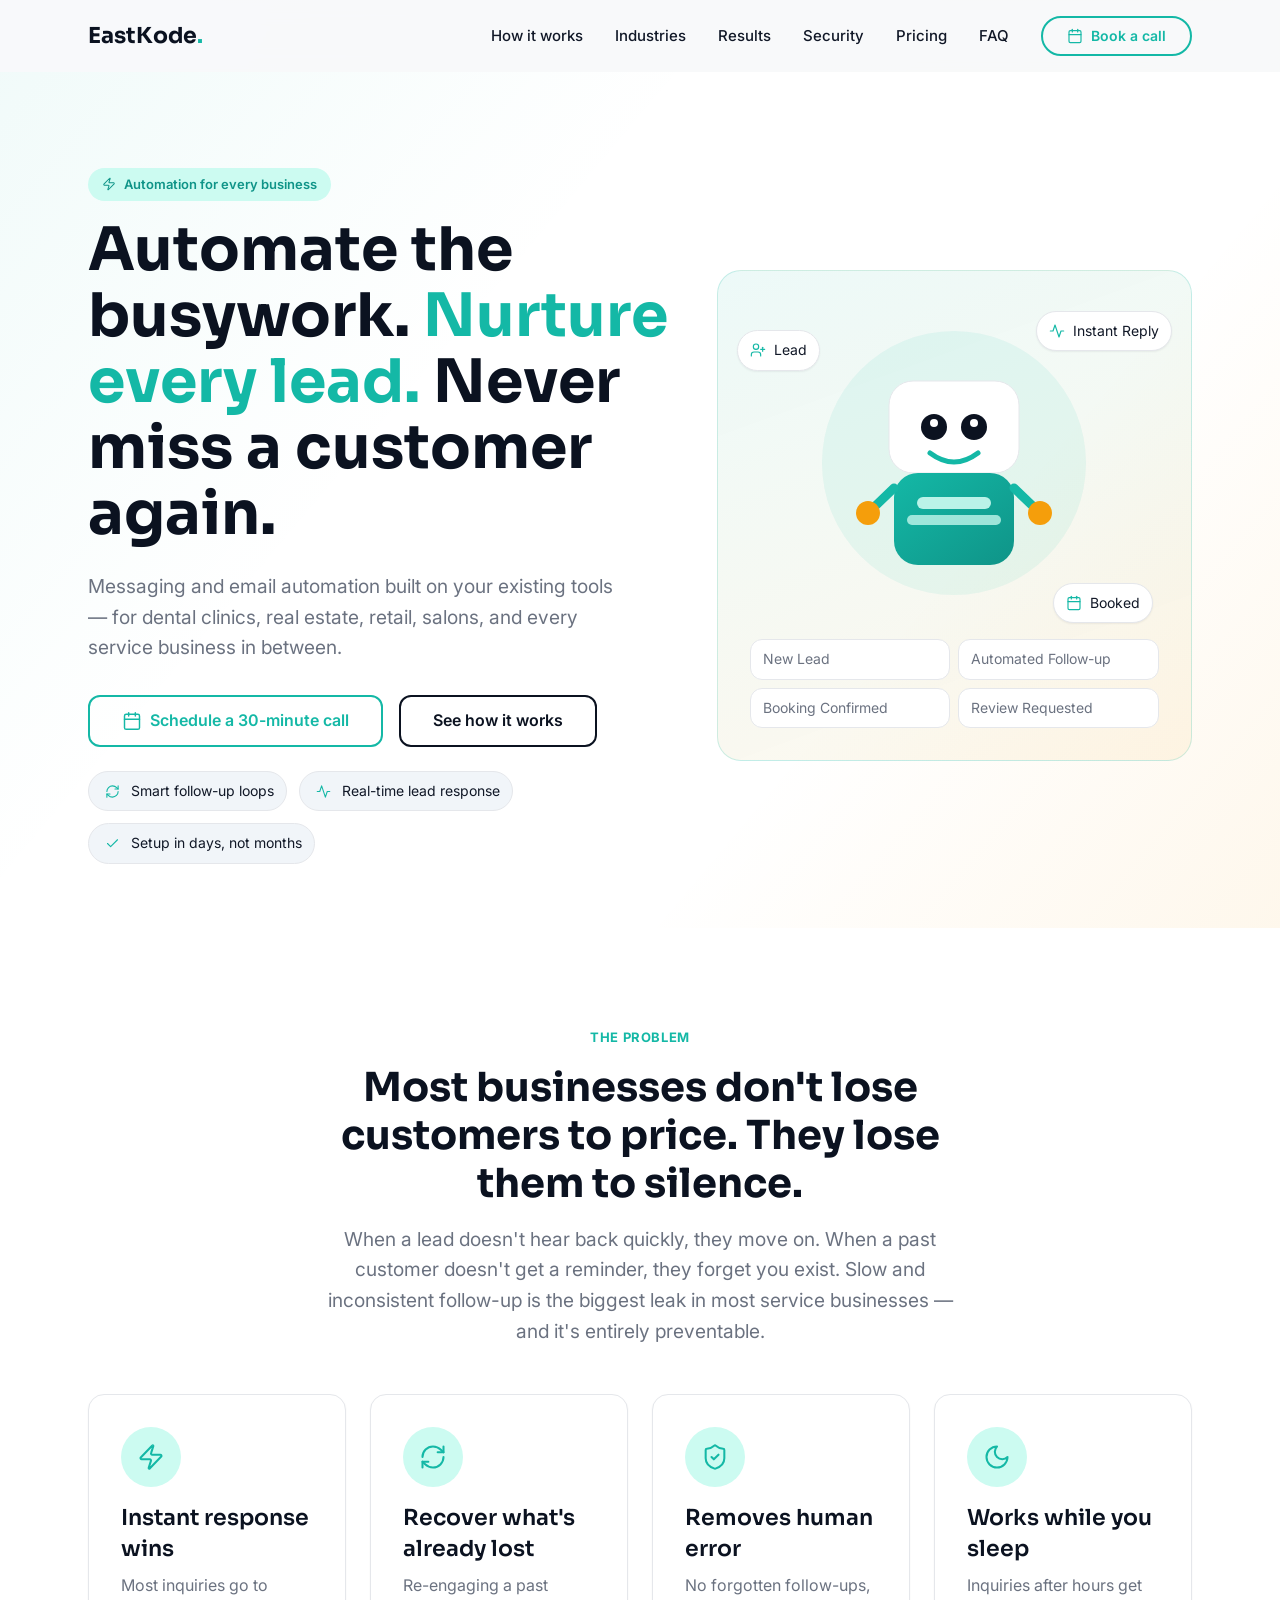
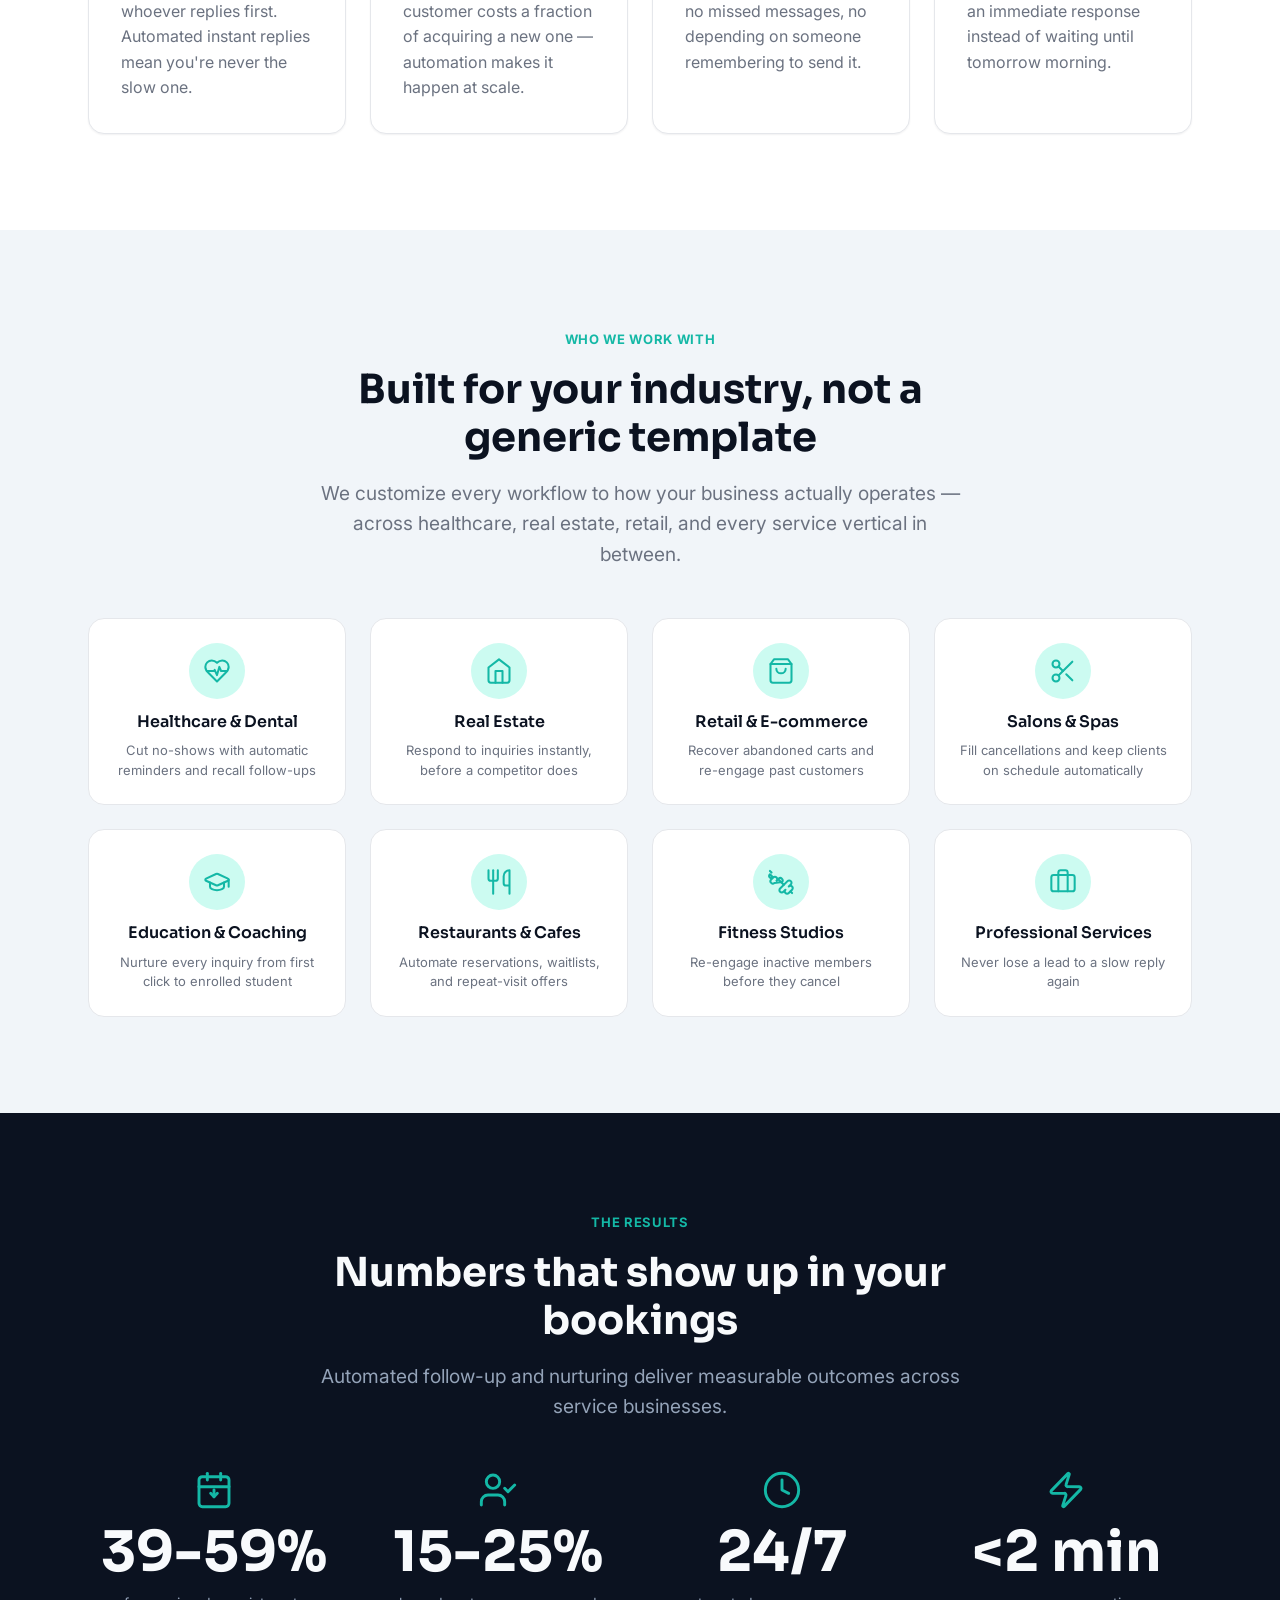
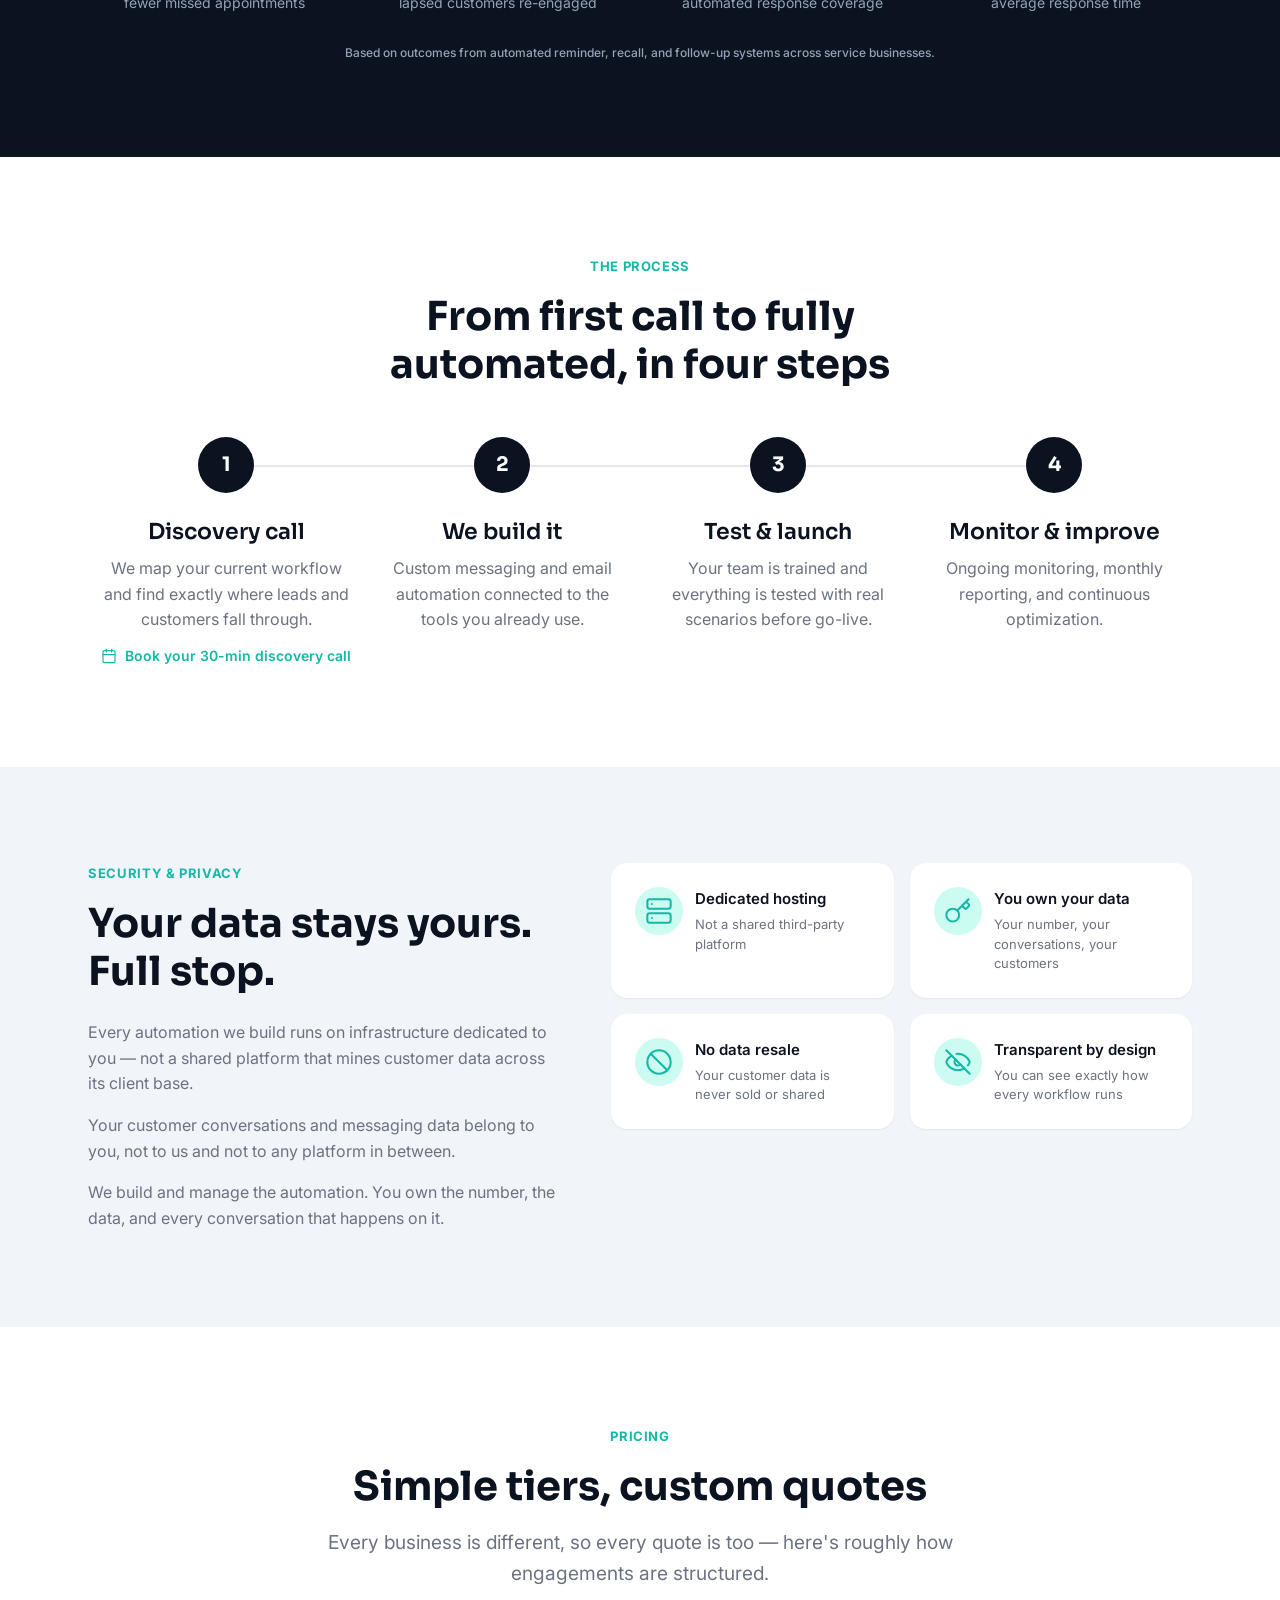
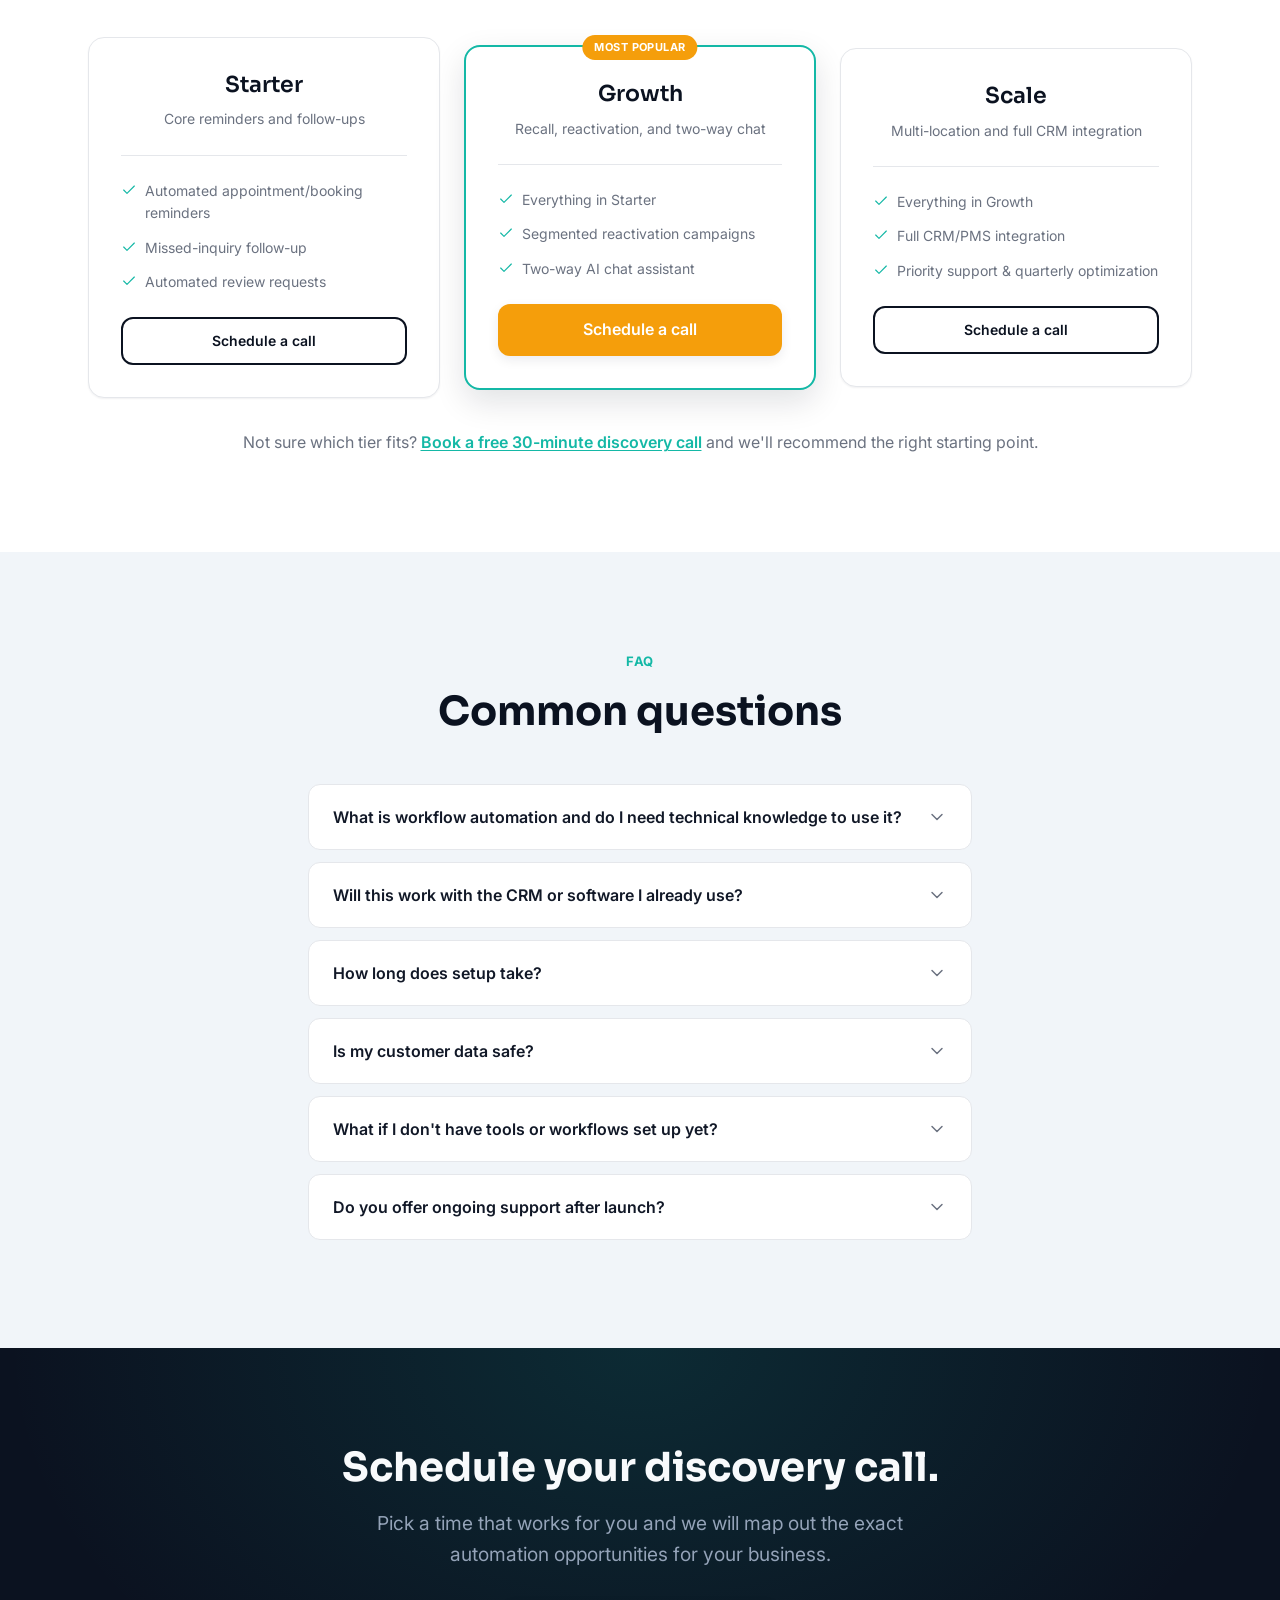
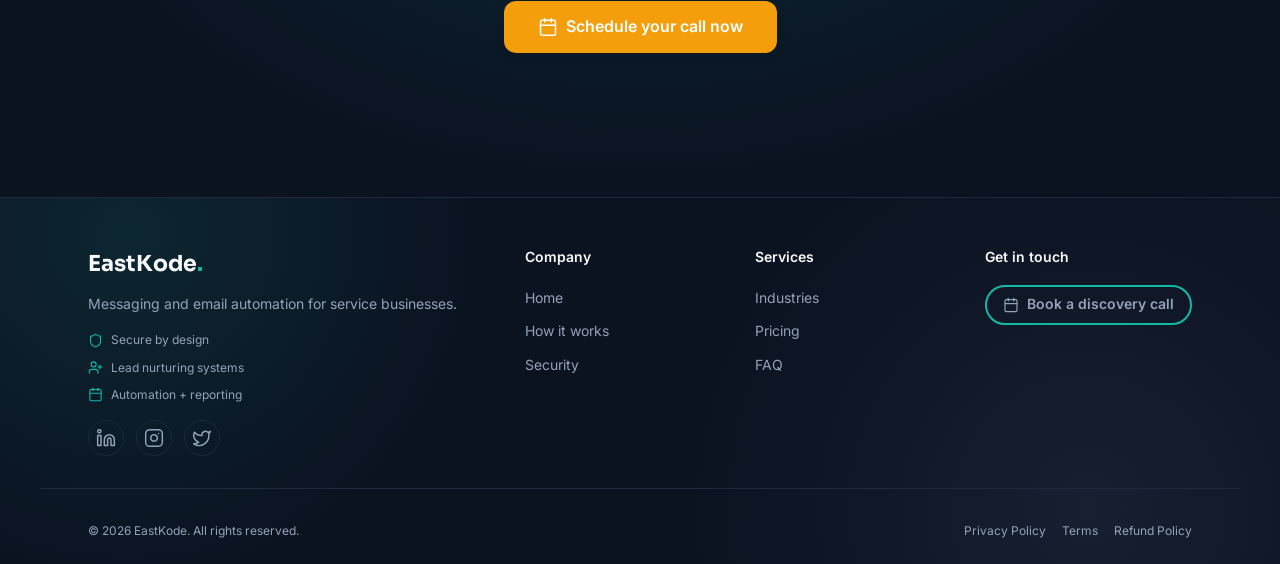
==== commit b5d50ac5: "Remove WhatsApp-first messaging and align copy with Calendly-only booking. This updates page content" ====
--- a/index.html
+++ b/index.html
@@ -3,19 +3,19 @@
 <head>
   <meta charset="UTF-8">
   <meta name="viewport" content="width=device-width, initial-scale=1.0">
-  <title>EastKode — WhatsApp &amp; Email Automation for Small Businesses | Workflow Automation Agency</title>
-  <meta name="description" content="EastKode builds WhatsApp and email workflow automation for small businesses. Nurture leads, cut no-shows, and never miss a customer again.">
+  <title>EastKode — Client Communication &amp; Workflow Automation for Small Businesses</title>
+  <meta name="description" content="EastKode builds client communication and workflow automation for small businesses. Nurture leads, cut no-shows, and never miss a customer again.">
   <link rel="canonical" href="https://eastkode.in/">
 
-  <meta property="og:title" content="EastKode — WhatsApp &amp; Email Automation for Small Businesses">
-  <meta property="og:description" content="Workflow automation agency helping small businesses nurture every lead with WhatsApp and email automation.">
+  <meta property="og:title" content="EastKode — Client Communication &amp; Workflow Automation for Small Businesses">
+  <meta property="og:description" content="Workflow automation agency helping small businesses nurture every lead with messaging and email automation.">
   <meta property="og:image" content="https://eastkode.in/assets/og-image.svg">
   <meta property="og:type" content="website">
   <meta property="og:url" content="https://eastkode.in/">
 
   <meta name="twitter:card" content="summary_large_image">
-  <meta name="twitter:title" content="EastKode — WhatsApp &amp; Email Automation for Small Businesses">
-  <meta name="twitter:description" content="Workflow automation agency helping small businesses nurture every lead with WhatsApp and email automation.">
+  <meta name="twitter:title" content="EastKode — Client Communication &amp; Workflow Automation for Small Businesses">
+  <meta name="twitter:description" content="Workflow automation agency helping small businesses nurture every lead with messaging and email automation.">
   <meta name="twitter:image" content="https://eastkode.in/assets/og-image.svg">
 
   <link rel="preconnect" href="https://fonts.googleapis.com">
@@ -31,7 +31,7 @@
     "name": "EastKode",
     "url": "https://eastkode.in",
     "logo": "https://eastkode.in/assets/og-image.svg",
-    "description": "Business automation agency specializing in WhatsApp and email workflow automation for small and medium businesses.",
+    "description": "Business automation agency specializing in client communication and workflow automation for small and medium businesses.",
     "sameAs": [
       "https://linkedin.com/company/eastkode",
       "https://instagram.com/eastkode"
@@ -44,8 +44,8 @@
     "@context": "https://schema.org",
     "@type": "Service",
     "serviceType": "Business Process Automation",
-    "name": "WhatsApp & Email Workflow Automation",
-    "description": "Custom WhatsApp and email automation workflows for small businesses, built on n8n and integrated with existing CRMs.",
+    "name": "Client Communication & Email Workflow Automation",
+    "description": "Custom messaging and email automation workflows for small businesses, built on n8n and integrated with existing CRMs.",
     "provider": {
       "@type": "Organization",
       "name": "EastKode",
@@ -92,15 +92,15 @@
         "name": "Is my customer data safe?",
         "acceptedAnswer": {
           "@type": "Answer",
-          "text": "Yes. Your automation runs on dedicated, access-controlled infrastructure. Your WhatsApp number, customer data, and conversations belong to you — not to us or any third-party platform. We never use your data to train AI models or sell it to data brokers."
+          "text": "Yes. Your automation runs on dedicated, access-controlled infrastructure. Your customer data and conversations belong to you — not to us or any third-party platform. We never use your data to train AI models or sell it to data brokers."
         }
       },
       {
         "@type": "Question",
-        "name": "What if I don't have WhatsApp Business set up yet?",
+        "name": "What if I don't have tools or workflows set up yet?",
         "acceptedAnswer": {
           "@type": "Answer",
-          "text": "No problem. We can guide you through setting up WhatsApp Business and connecting it to your automation workflows. It's a straightforward process and we'll handle the technical side."
+          "text": "No problem. We can guide you through selecting the right stack and connecting it to your automation workflows. It's a straightforward process and we'll handle the technical side."
         }
       },
       {
@@ -160,7 +160,7 @@
             Automation for every business
           </span>
           <h1 id="hero-heading">Automate the busywork. <span class="text-primary">Nurture every lead.</span> Never miss a customer again.</h1>
-          <p class="hero-sub">WhatsApp and email automation built on your existing tools — for dental clinics, real estate, retail, salons, and every service business in between.</p>
+          <p class="hero-sub">Messaging and email automation built on your existing tools — for dental clinics, real estate, retail, salons, and every service business in between.</p>
           <div class="btn-row">
             <a href="#" class="btn btn--primary-outline" data-calendly>
               <svg xmlns="http://www.w3.org/2000/svg" viewBox="0 0 24 24" fill="none" stroke="currentColor" stroke-width="1.75" stroke-linecap="round" stroke-linejoin="round" aria-hidden="true"><path d="M8 2v4"/><path d="M16 2v4"/><rect width="18" height="18" x="3" y="4" rx="2"/><path d="M3 10h18"/></svg>
@@ -227,7 +227,7 @@
             </svg>
             <div class="hero-flow">
               <span>New Lead</span>
-              <span>WhatsApp Follow-up</span>
+              <span>Automated Follow-up</span>
               <span>Booking Confirmed</span>
               <span>Review Requested</span>
             </div>
@@ -387,7 +387,7 @@
             <span class="process-number" aria-hidden="true">2</span>
             <div class="process-content">
               <h4>We build it</h4>
-              <p>Custom WhatsApp and email automation connected to the tools you already use.</p>
+              <p>Custom messaging and email automation connected to the tools you already use.</p>
             </div>
           </li>
           <li class="process-step reveal">
@@ -416,7 +416,7 @@
             <span class="eyebrow">SECURITY &amp; PRIVACY</span>
             <h2 id="security-heading">Your data stays yours. Full stop.</h2>
             <p>Every automation we build runs on infrastructure dedicated to you — not a shared platform that mines customer data across its client base.</p>
-            <p>Your WhatsApp Business number and every conversation on it belong to you, not to us and not to any platform in between.</p>
+            <p>Your customer conversations and messaging data belong to you, not to us and not to any platform in between.</p>
             <p>We build and manage the automation. You own the number, the data, and every conversation that happens on it.</p>
             <!-- PLACEHOLDER: add certification badges here once obtained -->
           </div>
@@ -456,7 +456,7 @@
             <p class="pricing-desc">Core reminders and follow-ups</p>
             <div class="pricing-divider"></div>
             <ul class="pricing-features">
-              <li><svg xmlns="http://www.w3.org/2000/svg" viewBox="0 0 24 24" fill="none" stroke="currentColor" stroke-width="1.75" stroke-linecap="round" stroke-linejoin="round" aria-hidden="true"><path d="M20 6 9 17l-5-5"/></svg>WhatsApp appointment/booking reminders</li>
+              <li><svg xmlns="http://www.w3.org/2000/svg" viewBox="0 0 24 24" fill="none" stroke="currentColor" stroke-width="1.75" stroke-linecap="round" stroke-linejoin="round" aria-hidden="true"><path d="M20 6 9 17l-5-5"/></svg>Automated appointment/booking reminders</li>
               <li><svg xmlns="http://www.w3.org/2000/svg" viewBox="0 0 24 24" fill="none" stroke="currentColor" stroke-width="1.75" stroke-linecap="round" stroke-linejoin="round" aria-hidden="true"><path d="M20 6 9 17l-5-5"/></svg>Missed-inquiry follow-up</li>
               <li><svg xmlns="http://www.w3.org/2000/svg" viewBox="0 0 24 24" fill="none" stroke="currentColor" stroke-width="1.75" stroke-linecap="round" stroke-linejoin="round" aria-hidden="true"><path d="M20 6 9 17l-5-5"/></svg>Automated review requests</li>
             </ul>
@@ -470,7 +470,7 @@
             <ul class="pricing-features">
               <li><svg xmlns="http://www.w3.org/2000/svg" viewBox="0 0 24 24" fill="none" stroke="currentColor" stroke-width="1.75" stroke-linecap="round" stroke-linejoin="round" aria-hidden="true"><path d="M20 6 9 17l-5-5"/></svg>Everything in Starter</li>
               <li><svg xmlns="http://www.w3.org/2000/svg" viewBox="0 0 24 24" fill="none" stroke="currentColor" stroke-width="1.75" stroke-linecap="round" stroke-linejoin="round" aria-hidden="true"><path d="M20 6 9 17l-5-5"/></svg>Segmented reactivation campaigns</li>
-              <li><svg xmlns="http://www.w3.org/2000/svg" viewBox="0 0 24 24" fill="none" stroke="currentColor" stroke-width="1.75" stroke-linecap="round" stroke-linejoin="round" aria-hidden="true"><path d="M20 6 9 17l-5-5"/></svg>Two-way WhatsApp chatbot</li>
+              <li><svg xmlns="http://www.w3.org/2000/svg" viewBox="0 0 24 24" fill="none" stroke="currentColor" stroke-width="1.75" stroke-linecap="round" stroke-linejoin="round" aria-hidden="true"><path d="M20 6 9 17l-5-5"/></svg>Two-way AI chat assistant</li>
             </ul>
             <a href="#" class="btn btn--primary-accent btn--block" data-calendly>Schedule a call</a>
           </article>
@@ -531,16 +531,16 @@
               <svg class="faq-chevron" xmlns="http://www.w3.org/2000/svg" viewBox="0 0 24 24" fill="none" stroke="currentColor" stroke-width="1.75" stroke-linecap="round" stroke-linejoin="round" aria-hidden="true"><path d="m6 9 6 6 6-6"/></svg>
             </button>
             <div class="faq-answer" id="faq-a4" role="region" aria-labelledby="faq-q4">
-              <p>Yes. Your automation runs on dedicated, access-controlled infrastructure. Your WhatsApp number, customer data, and conversations belong to you — not to us or any third-party platform. We never use your data to train AI models or sell it to data brokers.</p>
+              <p>Yes. Your automation runs on dedicated, access-controlled infrastructure. Your customer data and conversations belong to you — not to us or any third-party platform. We never use your data to train AI models or sell it to data brokers.</p>
             </div>
           </div>
           <div class="faq-item">
             <button class="faq-question" id="faq-q5" aria-expanded="false" aria-controls="faq-a5">
-              What if I don't have WhatsApp Business set up yet?
+              What if I don't have tools or workflows set up yet?
               <svg class="faq-chevron" xmlns="http://www.w3.org/2000/svg" viewBox="0 0 24 24" fill="none" stroke="currentColor" stroke-width="1.75" stroke-linecap="round" stroke-linejoin="round" aria-hidden="true"><path d="m6 9 6 6 6-6"/></svg>
             </button>
             <div class="faq-answer" id="faq-a5" role="region" aria-labelledby="faq-q5">
-              <p>No problem. We can guide you through setting up WhatsApp Business and connecting it to your automation workflows. It's a straightforward process and we'll handle the technical side.</p>
+              <p>No problem. We can guide you through selecting the right stack and connecting it to your automation workflows. It's a straightforward process and we'll handle the technical side.</p>
             </div>
           </div>
           <div class="faq-item">
@@ -577,7 +577,7 @@
     <div class="container footer-grid">
       <div class="footer-brand">
         <a href="#" class="logo" aria-label="EastKode home">EastKode<span class="logo-dot">.</span></a>
-        <p class="footer-tagline">WhatsApp and email automation for service businesses.</p>
+        <p class="footer-tagline">Messaging and email automation for service businesses.</p>
         <div class="footer-trust">
           <div class="footer-trust-item">
             <svg xmlns="http://www.w3.org/2000/svg" viewBox="0 0 24 24" fill="none" stroke="currentColor" stroke-width="1.75" stroke-linecap="round" stroke-linejoin="round" aria-hidden="true"><path d="M20 13c0 5-3.5 7.5-7.66 8.95a1 1 0 0 1-.67-.01C7.5 20.5 4 18 4 13V6a1 1 0 0 1 1-1c2 0 4.5-1.2 6.24-2.72a1.17 1.17 0 0 1 1.52 0C14.51 3.81 17 5 19 5a1 1 0 0 1 1 1z"/></svg>
@@ -645,7 +645,7 @@
   - [ ] Site is navigable and fully readable with keyboard only (Tab through every interactive element)
   - [ ] prefers-reduced-motion is respected
   - [ ] All images/icons have descriptive alt text or aria-labels
-  - [ ] Mobile menu, accordion, floating WhatsApp button, and counters all function correctly with vanilla JS only, no console errors
+  - [ ] Mobile menu, accordion, calendly links, and counters all function correctly with vanilla JS only, no console errors
   - [ ] Lighthouse (or equivalent) mobile score target: Performance ≥90, Accessibility ≥95, SEO ≥95
   -->
 </body>
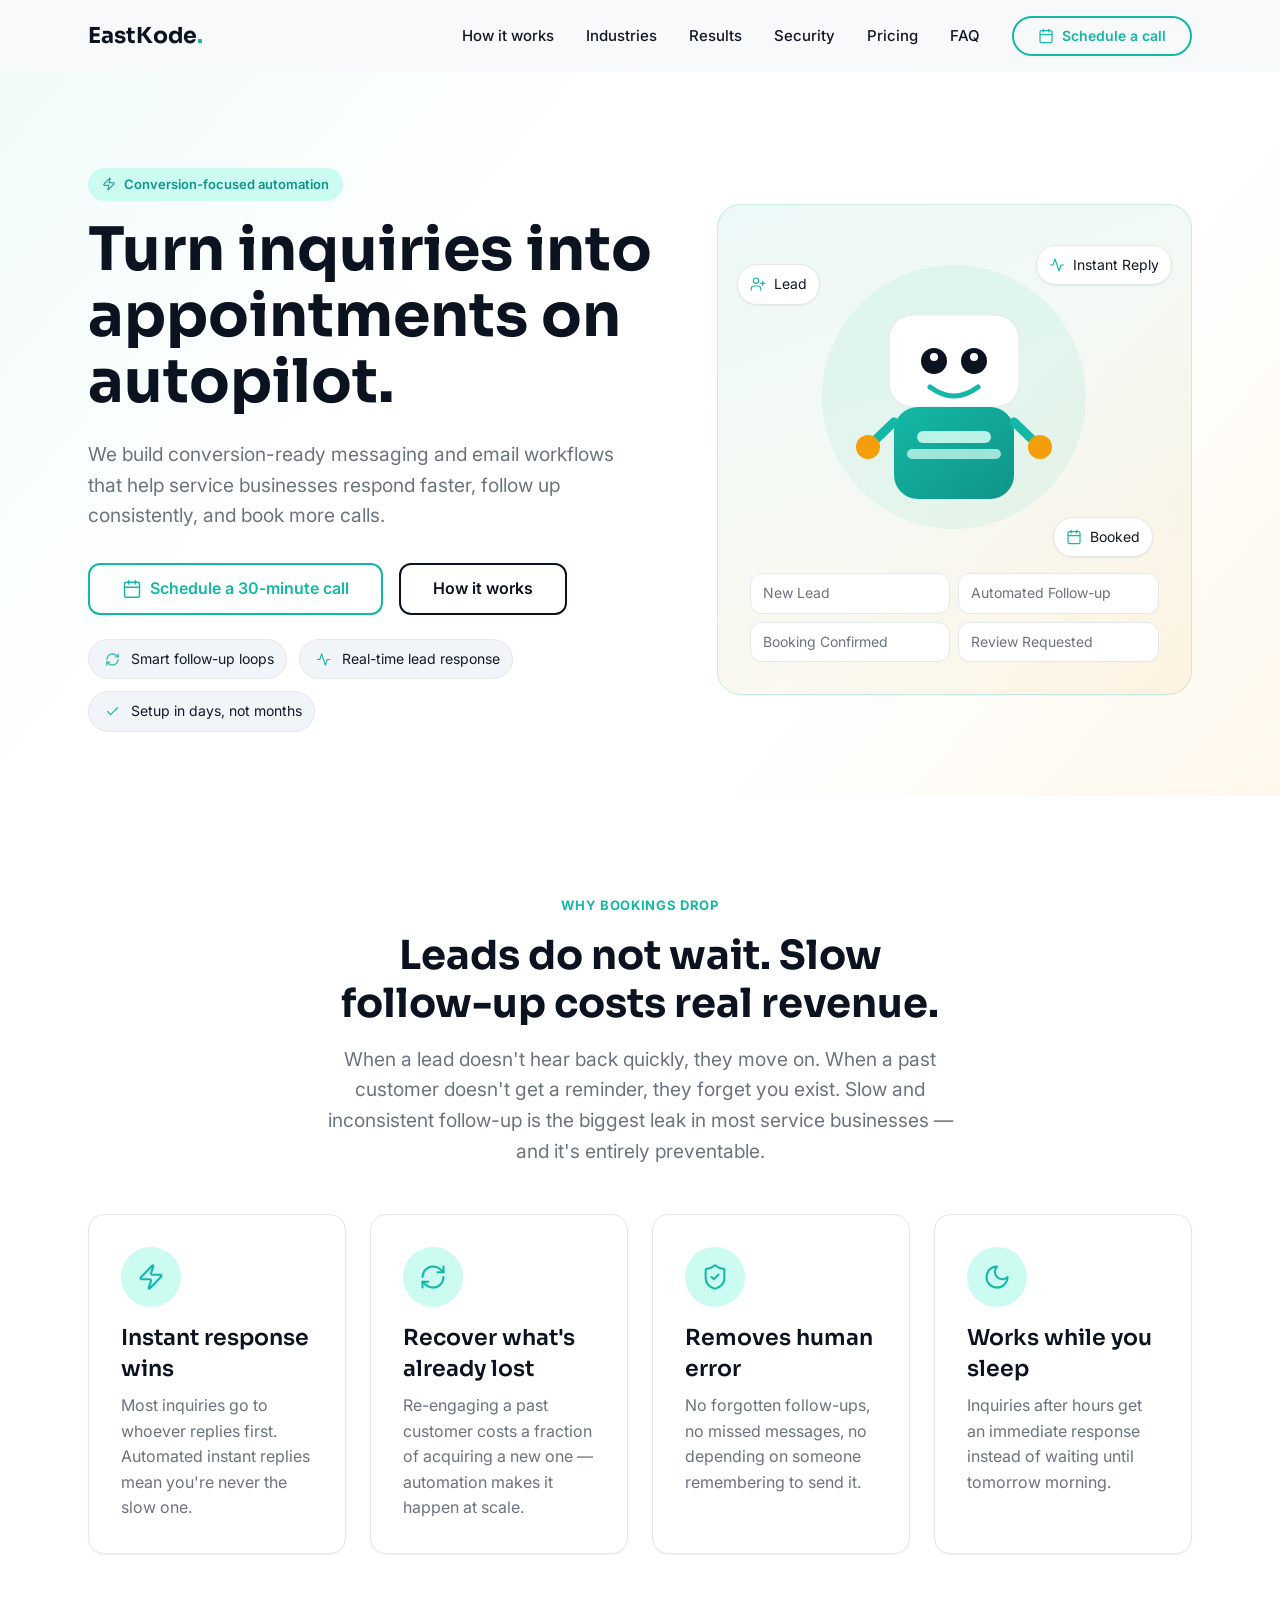
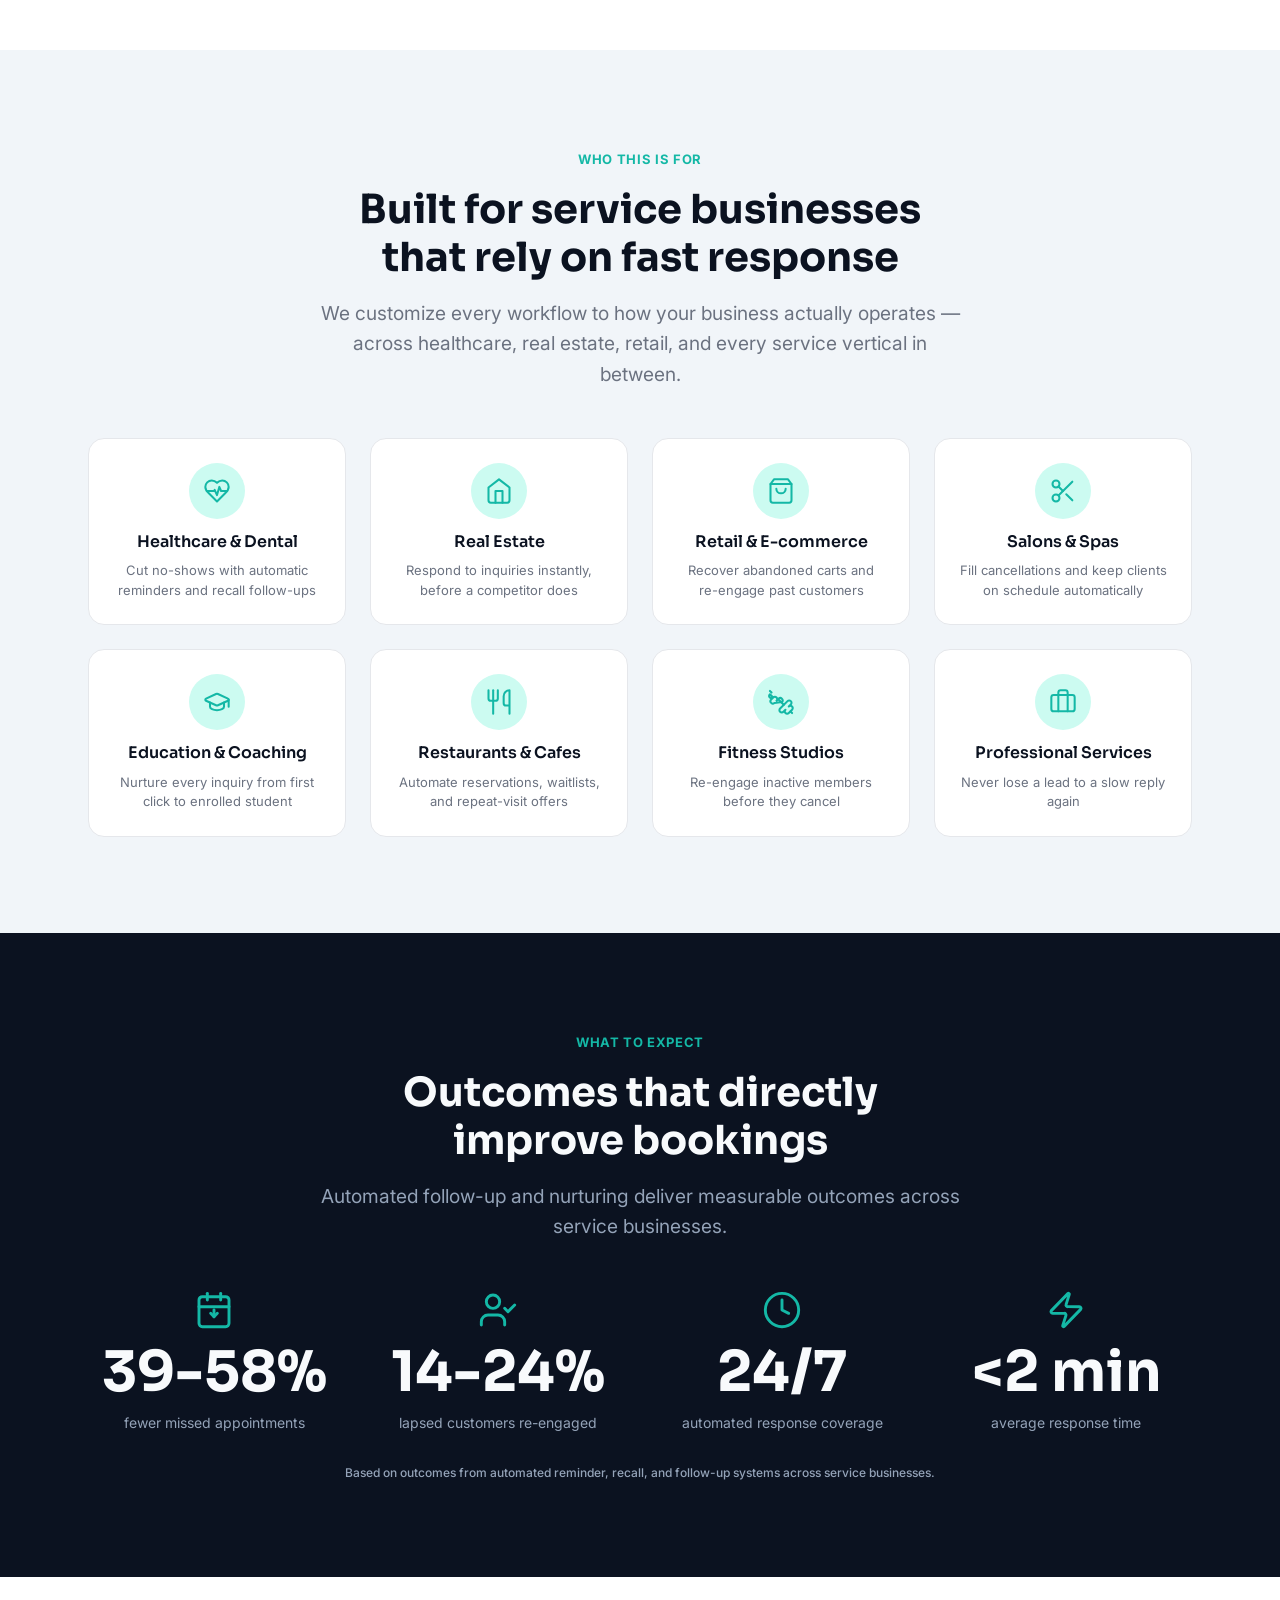
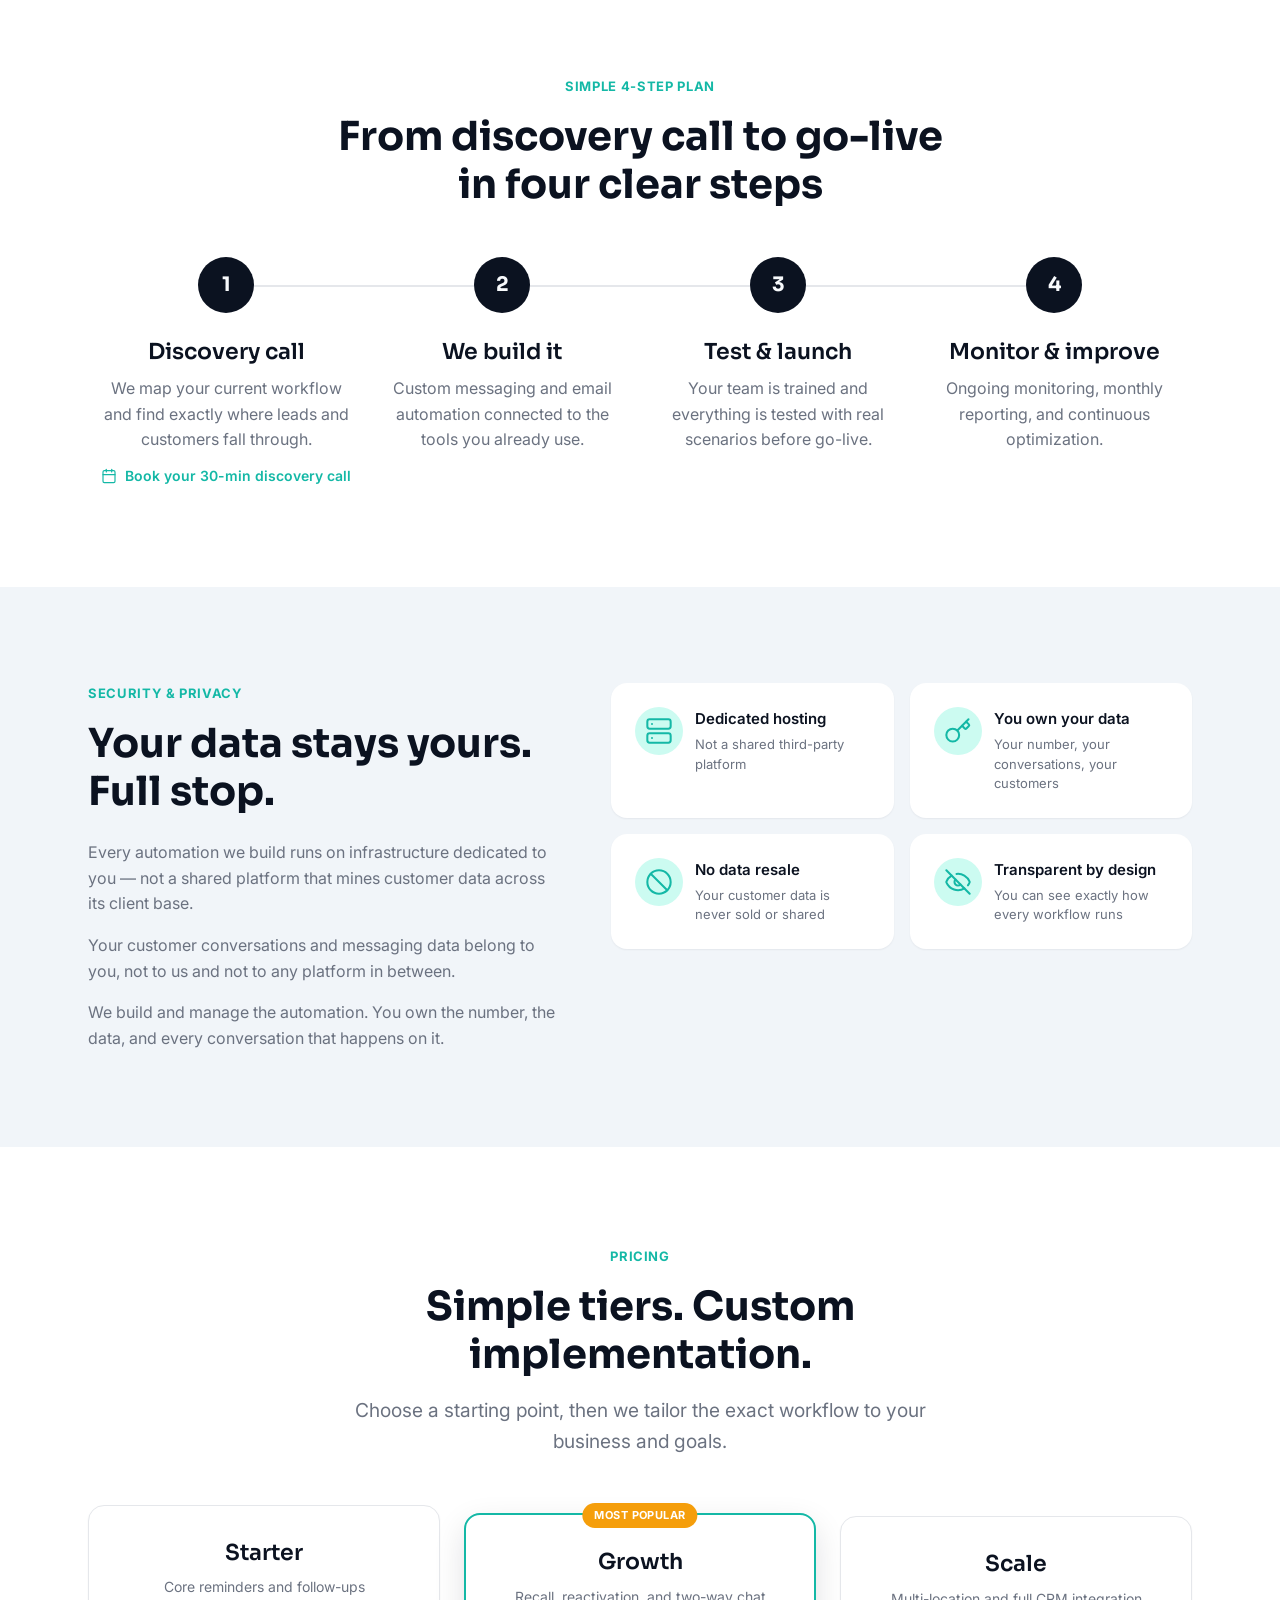
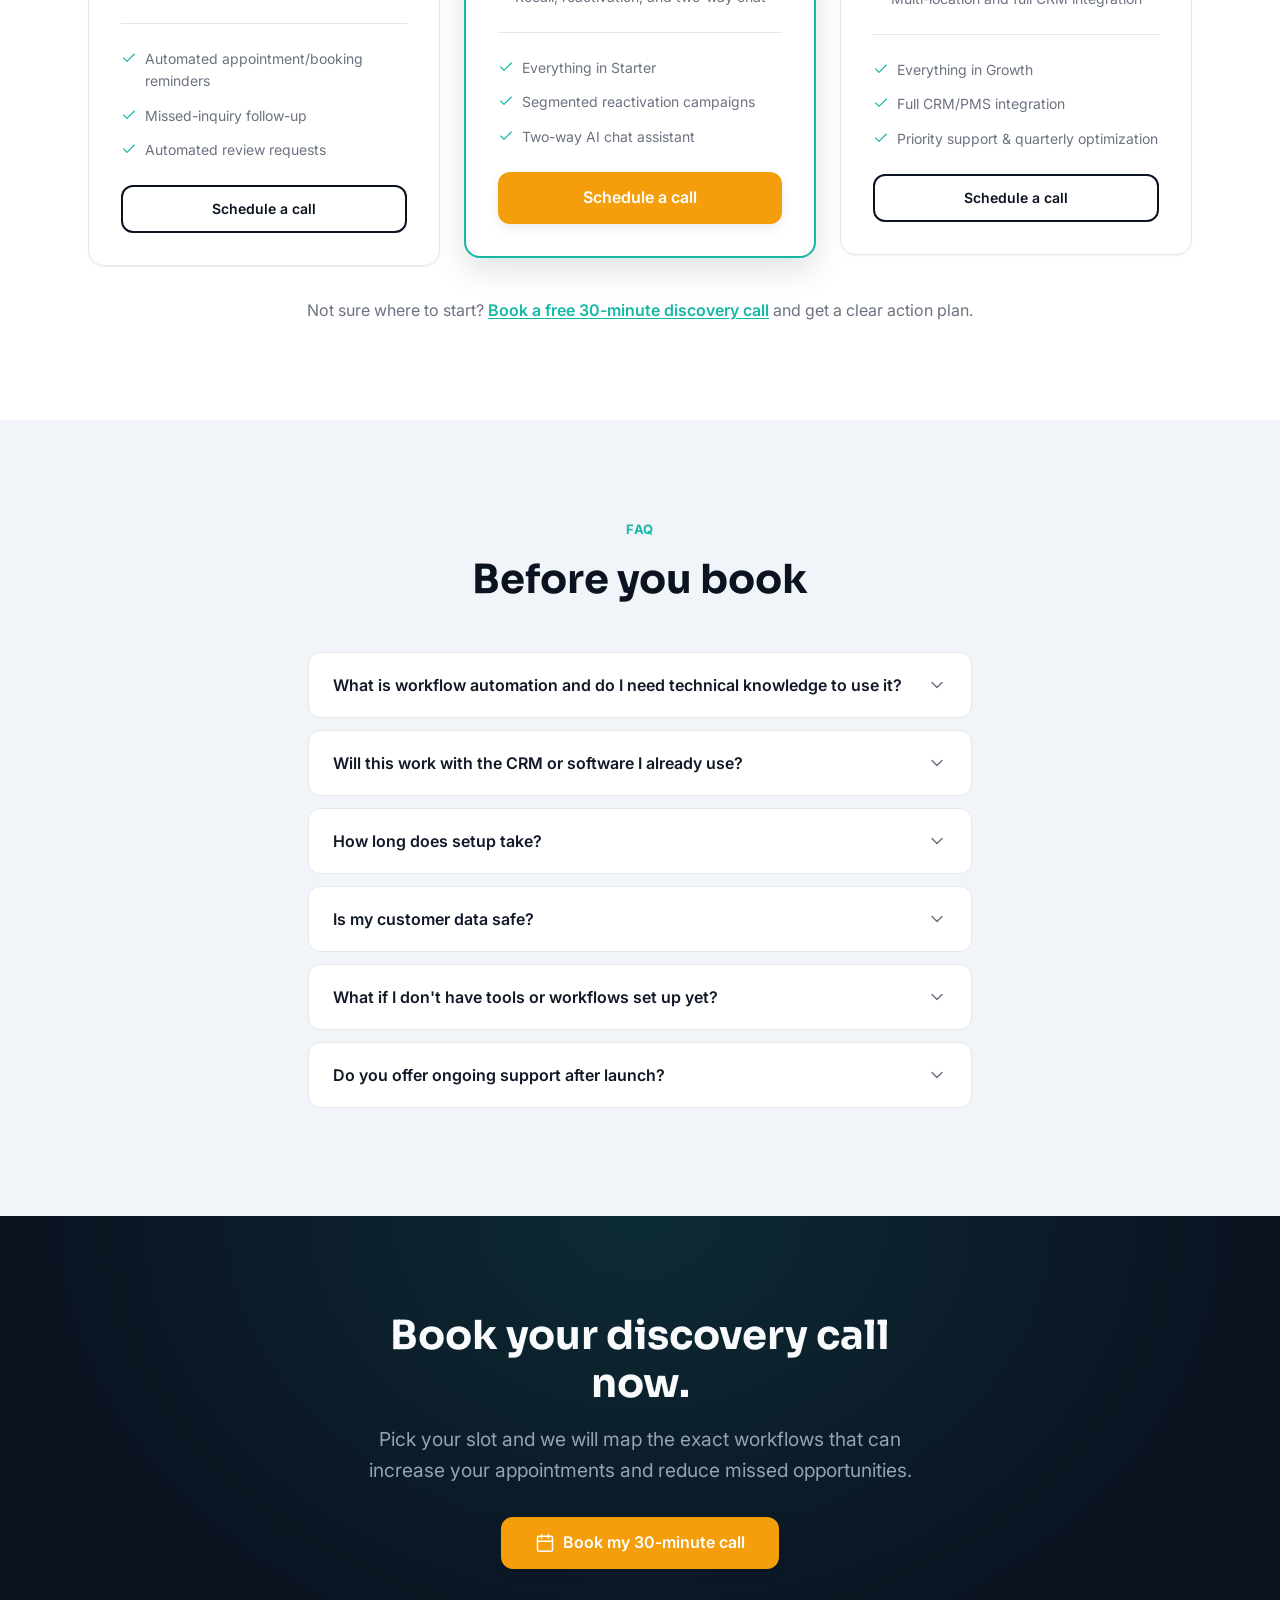
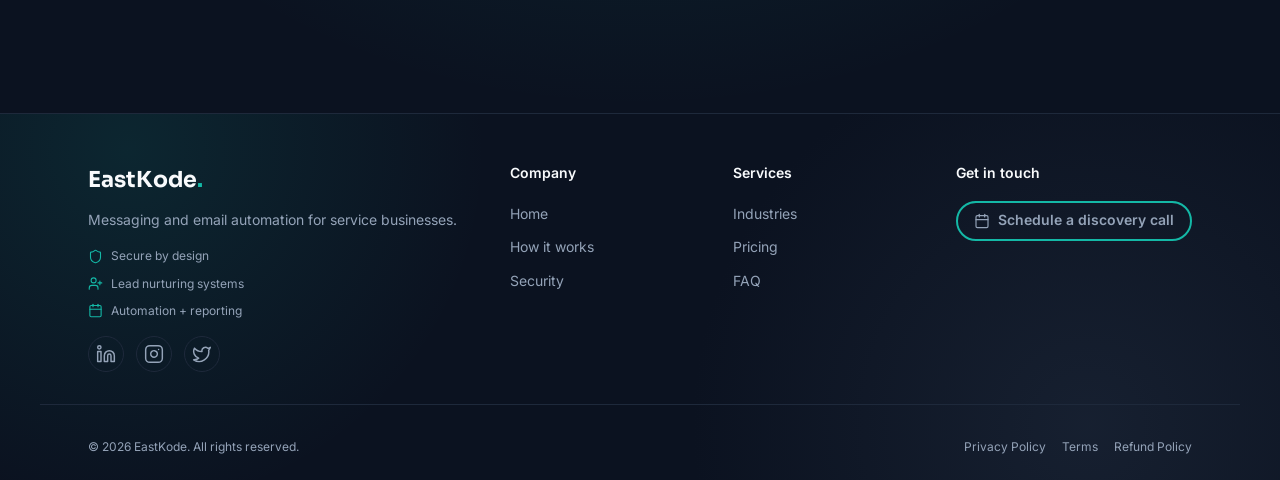
==== commit caf0cd07: "Refine homepage copy for stronger schedule-a-call conversion. This sharpens key headings, metadata, " ====
--- a/index.html
+++ b/index.html
@@ -3,19 +3,19 @@
 <head>
   <meta charset="UTF-8">
   <meta name="viewport" content="width=device-width, initial-scale=1.0">
-  <title>EastKode — Client Communication &amp; Workflow Automation for Small Businesses</title>
-  <meta name="description" content="EastKode builds client communication and workflow automation for small businesses. Nurture leads, cut no-shows, and never miss a customer again.">
+  <title>EastKode — Book More Appointments with Automation</title>
+  <meta name="description" content="EastKode helps service businesses book more appointments with client communication and workflow automation. Schedule a 30-minute discovery call.">
   <link rel="canonical" href="https://eastkode.in/">
 
-  <meta property="og:title" content="EastKode — Client Communication &amp; Workflow Automation for Small Businesses">
-  <meta property="og:description" content="Workflow automation agency helping small businesses nurture every lead with messaging and email automation.">
+  <meta property="og:title" content="EastKode — Book More Appointments with Automation">
+  <meta property="og:description" content="Workflow automation agency helping service businesses convert more leads and book more calls. Schedule a 30-minute discovery call.">
   <meta property="og:image" content="https://eastkode.in/assets/og-image.svg">
   <meta property="og:type" content="website">
   <meta property="og:url" content="https://eastkode.in/">
 
   <meta name="twitter:card" content="summary_large_image">
-  <meta name="twitter:title" content="EastKode — Client Communication &amp; Workflow Automation for Small Businesses">
-  <meta name="twitter:description" content="Workflow automation agency helping small businesses nurture every lead with messaging and email automation.">
+  <meta name="twitter:title" content="EastKode — Book More Appointments with Automation">
+  <meta name="twitter:description" content="Workflow automation agency helping service businesses convert more leads and book more calls. Schedule a 30-minute discovery call.">
   <meta name="twitter:image" content="https://eastkode.in/assets/og-image.svg">
 
   <link rel="preconnect" href="https://fonts.googleapis.com">
@@ -139,11 +139,11 @@
           </ul>
           <a href="#" class="btn btn--calendly-pill mobile-nav-calendly" data-calendly>
             <svg xmlns="http://www.w3.org/2000/svg" viewBox="0 0 24 24" fill="none" stroke="currentColor" stroke-width="1.75" stroke-linecap="round" stroke-linejoin="round" aria-hidden="true"><path d="M8 2v4"/><path d="M16 2v4"/><rect width="18" height="18" x="3" y="4" rx="2"/><path d="M3 10h18"/></svg>
-            Book a call
+            Schedule a call
           </a>
           <a href="#" class="btn btn--calendly-pill header-calendly" data-calendly>
             <svg xmlns="http://www.w3.org/2000/svg" viewBox="0 0 24 24" fill="none" stroke="currentColor" stroke-width="1.75" stroke-linecap="round" stroke-linejoin="round" aria-hidden="true"><path d="M8 2v4"/><path d="M16 2v4"/><rect width="18" height="18" x="3" y="4" rx="2"/><path d="M3 10h18"/></svg>
-            Book a call
+            Schedule a call
           </a>
         </div>
       </nav>
@@ -157,16 +157,16 @@
         <div class="hero-content reveal">
           <span class="badge">
             <svg xmlns="http://www.w3.org/2000/svg" viewBox="0 0 24 24" fill="none" stroke="currentColor" stroke-width="1.75" stroke-linecap="round" stroke-linejoin="round" aria-hidden="true"><path d="M4 14a1 1 0 0 1-.78-1.63l9.9-10.2a.5.5 0 0 1 .86.46l-1.92 6.02A1 1 0 0 0 13 10h7a1 1 0 0 1 .78 1.63l-9.9 10.2a.5.5 0 0 1-.86-.46l1.92-6.02A1 1 0 0 0 11 14z"/></svg>
-            Automation for every business
+            Conversion-focused automation
           </span>
-          <h1 id="hero-heading">Automate the busywork. <span class="text-primary">Nurture every lead.</span> Never miss a customer again.</h1>
-          <p class="hero-sub">Messaging and email automation built on your existing tools — for dental clinics, real estate, retail, salons, and every service business in between.</p>
+          <h1 id="hero-heading">Turn inquiries into appointments on autopilot.</h1>
+          <p class="hero-sub">We build conversion-ready messaging and email workflows that help service businesses respond faster, follow up consistently, and book more calls.</p>
           <div class="btn-row">
             <a href="#" class="btn btn--primary-outline" data-calendly>
               <svg xmlns="http://www.w3.org/2000/svg" viewBox="0 0 24 24" fill="none" stroke="currentColor" stroke-width="1.75" stroke-linecap="round" stroke-linejoin="round" aria-hidden="true"><path d="M8 2v4"/><path d="M16 2v4"/><rect width="18" height="18" x="3" y="4" rx="2"/><path d="M3 10h18"/></svg>
               Schedule a 30-minute call
             </a>
-            <a href="#how-it-works" class="btn btn--ghost-dark">See how it works</a>
+            <a href="#how-it-works" class="btn btn--ghost-dark">How it works</a>
           </div>
           <div class="hero-highlights">
             <div class="hero-highlight">
@@ -240,8 +240,8 @@
     <section class="section section--surface" id="why-automation" aria-labelledby="why-heading">
       <div class="container">
         <header class="section-header reveal">
-          <span class="eyebrow">THE PROBLEM</span>
-          <h2 id="why-heading">Most businesses don't lose customers to price. They lose them to silence.</h2>
+          <span class="eyebrow">WHY BOOKINGS DROP</span>
+          <h2 id="why-heading">Leads do not wait. Slow follow-up costs real revenue.</h2>
           <p>When a lead doesn't hear back quickly, they move on. When a past customer doesn't get a reminder, they forget you exist. Slow and inconsistent follow-up is the biggest leak in most service businesses — and it's entirely preventable.</p>
         </header>
         <div class="card-grid card-grid--4" data-reveal-grid>
@@ -281,8 +281,8 @@
     <section class="section section--surface-alt" id="industries" aria-labelledby="industries-heading">
       <div class="container">
         <header class="section-header reveal">
-          <span class="eyebrow">WHO WE WORK WITH</span>
-          <h2 id="industries-heading">Built for your industry, not a generic template</h2>
+          <span class="eyebrow">WHO THIS IS FOR</span>
+          <h2 id="industries-heading">Built for service businesses that rely on fast response</h2>
           <p>We customize every workflow to how your business actually operates — across healthcare, real estate, retail, and every service vertical in between.</p>
         </header>
         <div class="industry-grid" data-reveal-grid>
@@ -334,8 +334,8 @@
     <section class="section section--dark" id="metrics" aria-labelledby="metrics-heading">
       <div class="container">
         <header class="section-header reveal">
-          <span class="eyebrow">THE RESULTS</span>
-          <h2 id="metrics-heading">Numbers that show up in your bookings</h2>
+          <span class="eyebrow">WHAT TO EXPECT</span>
+          <h2 id="metrics-heading">Outcomes that directly improve bookings</h2>
           <p>Automated follow-up and nurturing deliver measurable outcomes across service businesses.</p>
         </header>
         <div class="metrics-grid">
@@ -368,8 +368,8 @@
     <section class="section section--surface" id="how-it-works" aria-labelledby="process-heading">
       <div class="container">
         <header class="section-header reveal">
-          <span class="eyebrow">THE PROCESS</span>
-          <h2 id="process-heading">From first call to fully automated, in four steps</h2>
+          <span class="eyebrow">SIMPLE 4-STEP PLAN</span>
+          <h2 id="process-heading">From discovery call to go-live in four clear steps</h2>
         </header>
         <ol class="process-steps">
           <li class="process-step reveal">
@@ -447,8 +447,8 @@
       <div class="container">
         <header class="section-header reveal">
           <span class="eyebrow">PRICING</span>
-          <h2 id="pricing-heading">Simple tiers, custom quotes</h2>
-          <p>Every business is different, so every quote is too — here's roughly how engagements are structured.</p>
+          <h2 id="pricing-heading">Simple tiers. Custom implementation.</h2>
+          <p>Choose a starting point, then we tailor the exact workflow to your business and goals.</p>
         </header>
         <div class="pricing-grid" data-reveal-grid>
           <article class="pricing-card reveal">
@@ -486,7 +486,7 @@
             <a href="#" class="btn btn--outline-dark" data-calendly>Schedule a call</a>
           </article>
         </div>
-        <p class="pricing-note reveal">Not sure which tier fits? <a href="#" data-calendly>Book a free 30-minute discovery call</a> and we'll recommend the right starting point.</p>
+        <p class="pricing-note reveal">Not sure where to start? <a href="#" data-calendly>Book a free 30-minute discovery call</a> and get a clear action plan.</p>
       </div>
     </section>
 
@@ -495,7 +495,7 @@
       <div class="container container--narrow">
         <header class="section-header reveal">
           <span class="eyebrow">FAQ</span>
-          <h2 id="faq-heading">Common questions</h2>
+          <h2 id="faq-heading">Before you book</h2>
         </header>
         <div class="faq-list">
           <div class="faq-item">
@@ -560,12 +560,12 @@
     <section class="section section--cta" id="contact" aria-labelledby="cta-heading">
       <div class="container">
         <div class="cta-inner reveal">
-          <h2 id="cta-heading">Schedule your discovery call.</h2>
-          <p>Pick a time that works for you and we will map out the exact automation opportunities for your business.</p>
+          <h2 id="cta-heading">Book your discovery call now.</h2>
+          <p>Pick your slot and we will map the exact workflows that can increase your appointments and reduce missed opportunities.</p>
           <div class="btn-row">
             <a href="#" class="btn btn--primary-accent" data-calendly>
               <svg xmlns="http://www.w3.org/2000/svg" viewBox="0 0 24 24" fill="none" stroke="currentColor" stroke-width="1.75" stroke-linecap="round" stroke-linejoin="round" aria-hidden="true"><path d="M8 2v4"/><path d="M16 2v4"/><rect width="18" height="18" x="3" y="4" rx="2"/><path d="M3 10h18"/></svg>
-              Schedule your call now
+              Book my 30-minute call
             </a>
           </div>
         </div>
@@ -619,7 +619,7 @@
         <h5>Get in touch</h5>
         <a href="#" class="btn btn--calendly-pill footer-contact-btn" data-calendly>
           <svg xmlns="http://www.w3.org/2000/svg" viewBox="0 0 24 24" fill="none" stroke="currentColor" stroke-width="1.75" stroke-linecap="round" stroke-linejoin="round" aria-hidden="true"><path d="M8 2v4"/><path d="M16 2v4"/><rect width="18" height="18" x="3" y="4" rx="2"/><path d="M3 10h18"/></svg>
-          Book a discovery call
+          Schedule a discovery call
         </a>
       </div>
     </div>
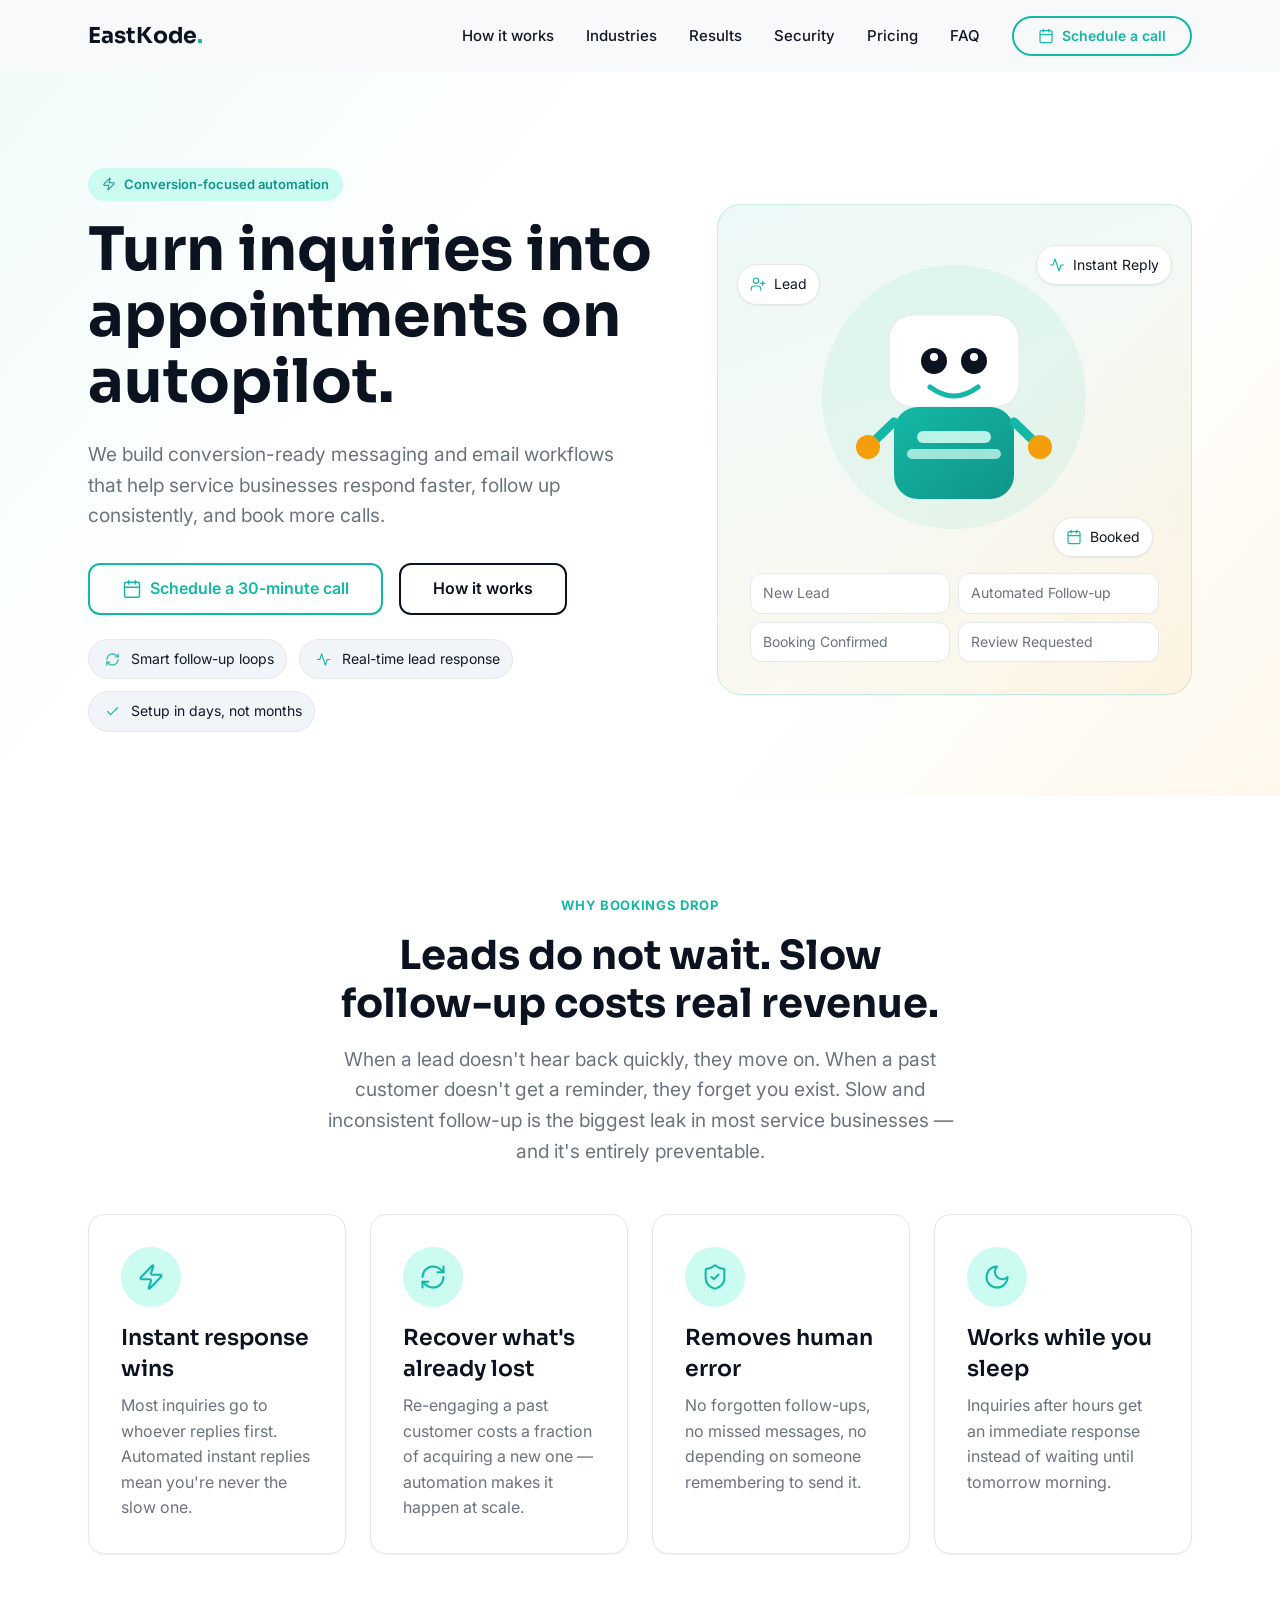
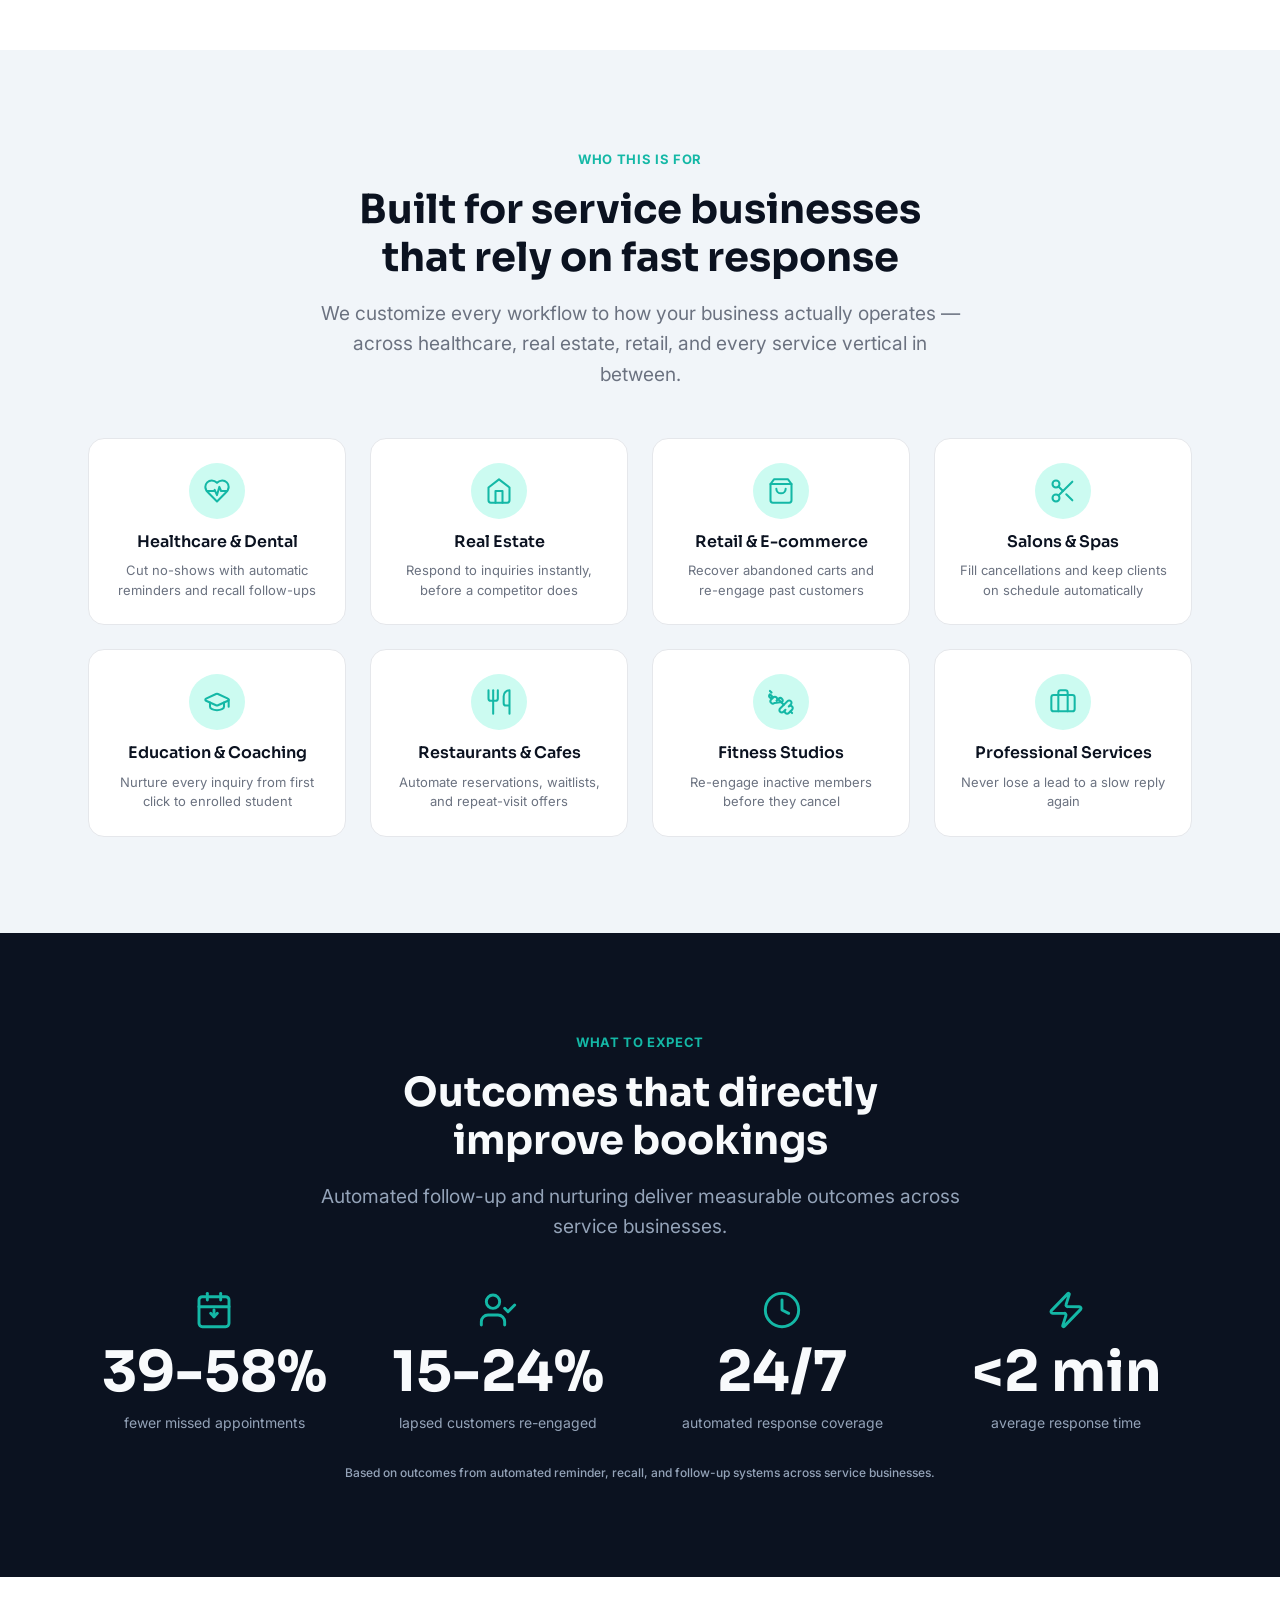
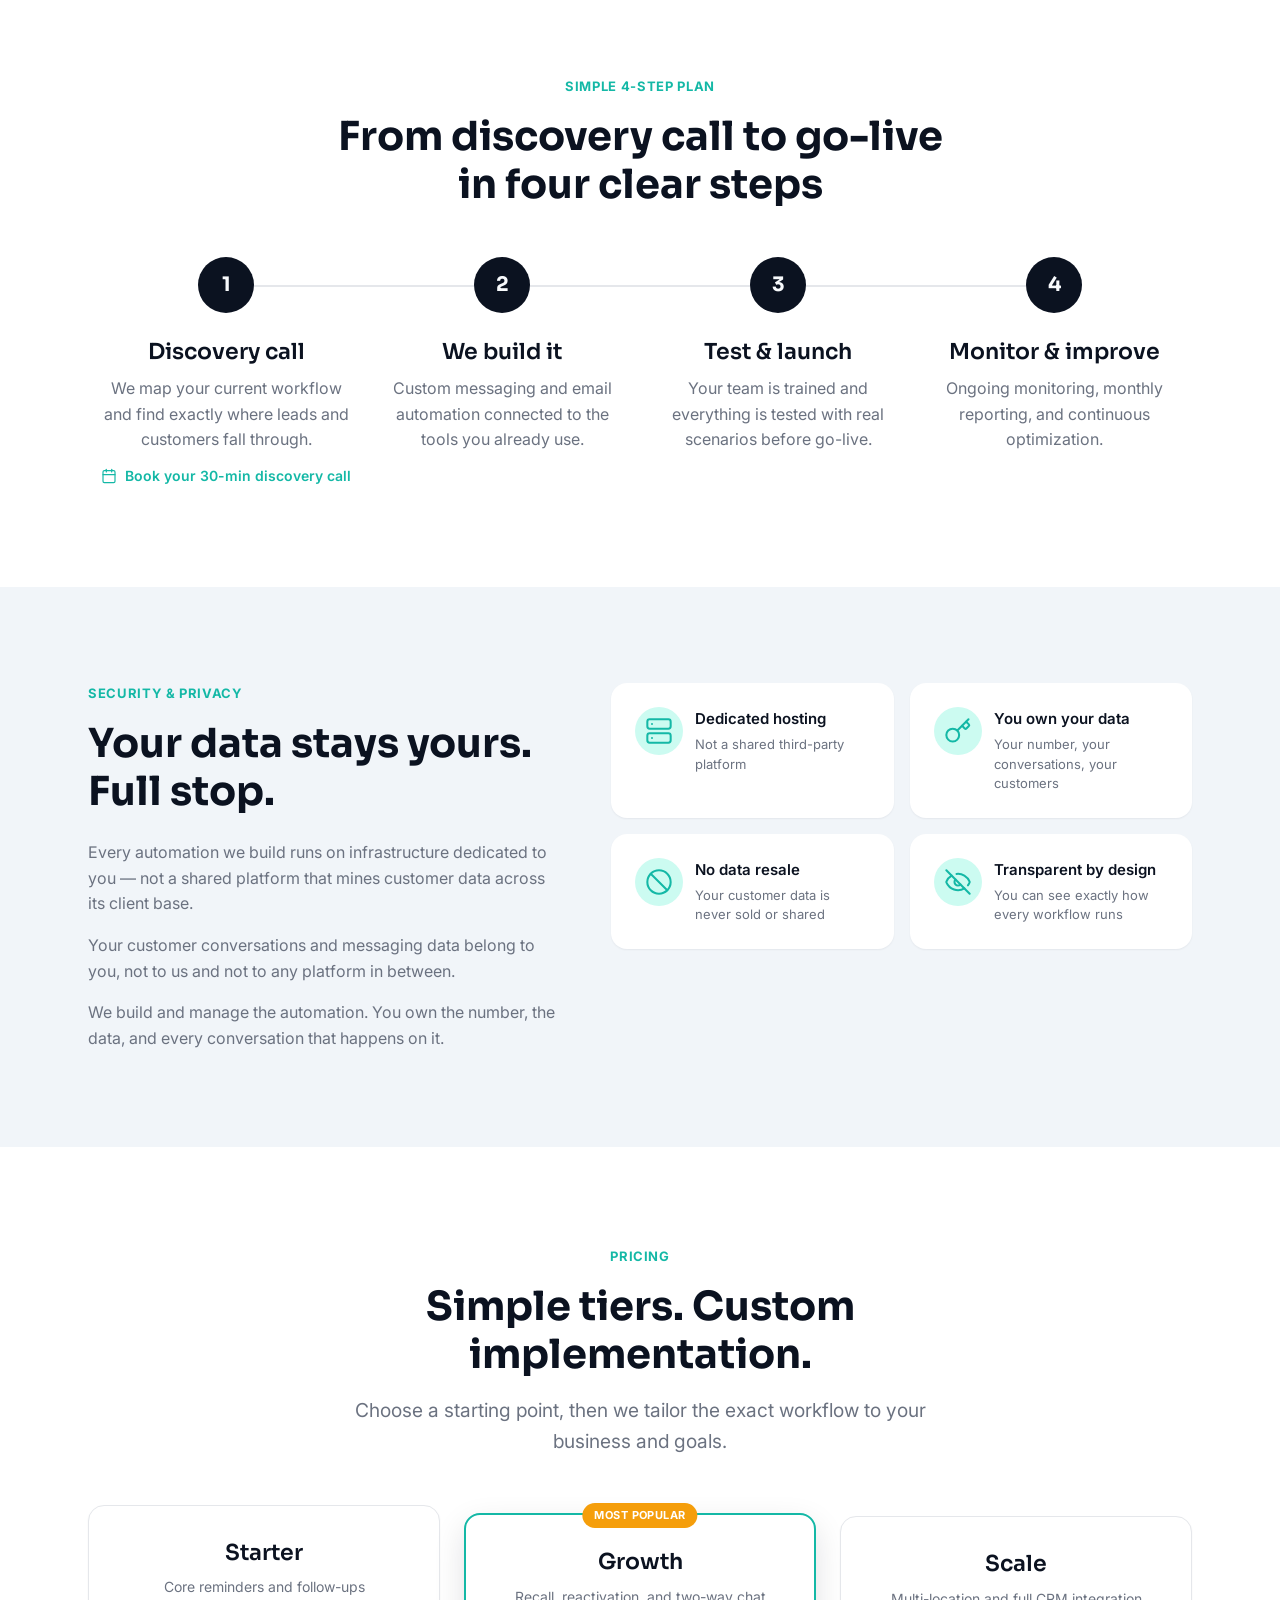
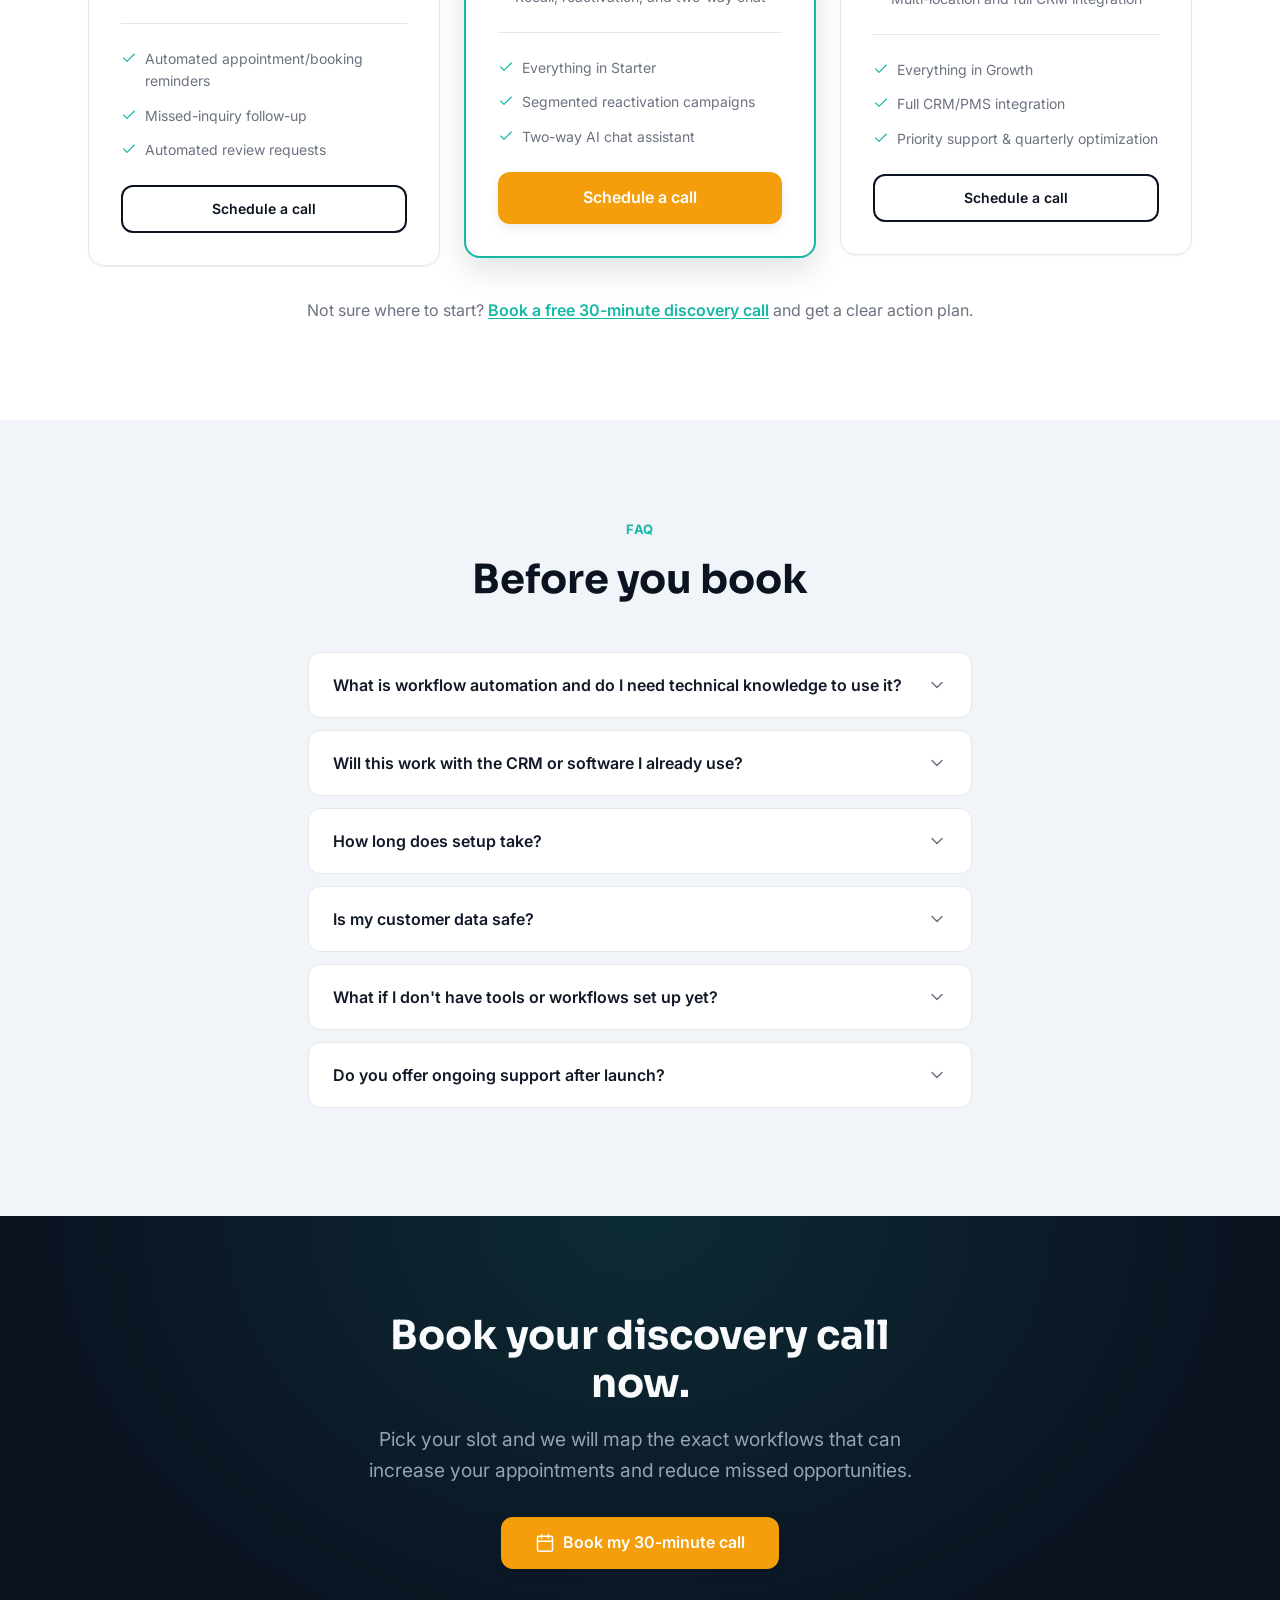
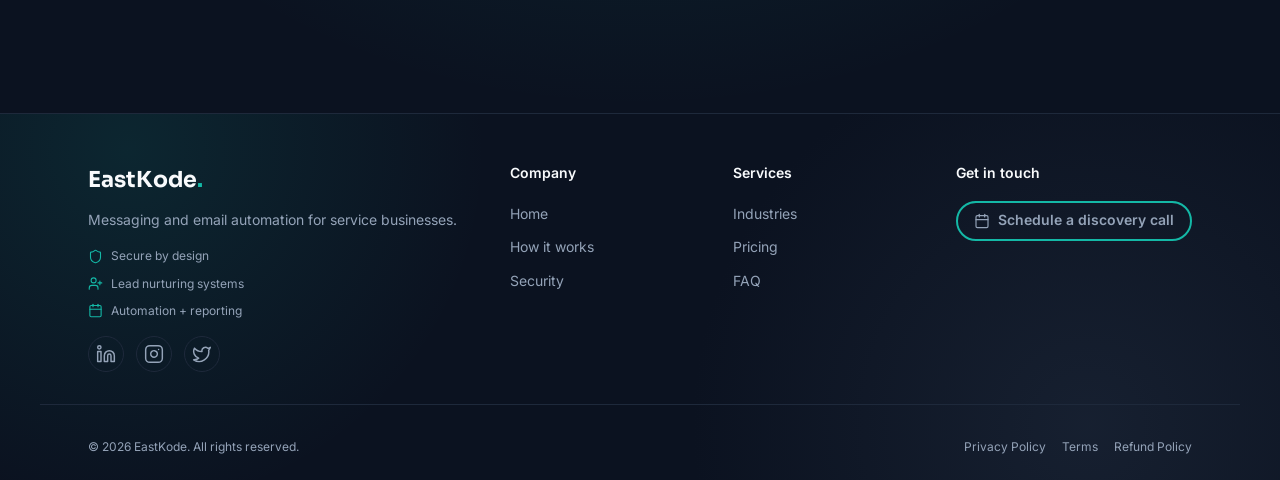
==== commit b01bc9f8: "Make Calendly links work reliably without JS popup dependency. This switches all schedule-call CTAs " ====
--- a/index.html
+++ b/index.html
@@ -137,11 +137,11 @@
             <li><a href="#pricing" class="nav-link">Pricing</a></li>
             <li><a href="#faq" class="nav-link">FAQ</a></li>
           </ul>
-          <a href="#" class="btn btn--calendly-pill mobile-nav-calendly" data-calendly>
+          <a href="https://calendly.com/manasranjanbisi/30min" class="btn btn--calendly-pill mobile-nav-calendly" data-calendly target="_blank" rel="noopener noreferrer">
             <svg xmlns="http://www.w3.org/2000/svg" viewBox="0 0 24 24" fill="none" stroke="currentColor" stroke-width="1.75" stroke-linecap="round" stroke-linejoin="round" aria-hidden="true"><path d="M8 2v4"/><path d="M16 2v4"/><rect width="18" height="18" x="3" y="4" rx="2"/><path d="M3 10h18"/></svg>
             Schedule a call
           </a>
-          <a href="#" class="btn btn--calendly-pill header-calendly" data-calendly>
+          <a href="https://calendly.com/manasranjanbisi/30min" class="btn btn--calendly-pill header-calendly" data-calendly target="_blank" rel="noopener noreferrer">
             <svg xmlns="http://www.w3.org/2000/svg" viewBox="0 0 24 24" fill="none" stroke="currentColor" stroke-width="1.75" stroke-linecap="round" stroke-linejoin="round" aria-hidden="true"><path d="M8 2v4"/><path d="M16 2v4"/><rect width="18" height="18" x="3" y="4" rx="2"/><path d="M3 10h18"/></svg>
             Schedule a call
           </a>
@@ -162,7 +162,7 @@
           <h1 id="hero-heading">Turn inquiries into appointments on autopilot.</h1>
           <p class="hero-sub">We build conversion-ready messaging and email workflows that help service businesses respond faster, follow up consistently, and book more calls.</p>
           <div class="btn-row">
-            <a href="#" class="btn btn--primary-outline" data-calendly>
+            <a href="https://calendly.com/manasranjanbisi/30min" class="btn btn--primary-outline" data-calendly target="_blank" rel="noopener noreferrer">
               <svg xmlns="http://www.w3.org/2000/svg" viewBox="0 0 24 24" fill="none" stroke="currentColor" stroke-width="1.75" stroke-linecap="round" stroke-linejoin="round" aria-hidden="true"><path d="M8 2v4"/><path d="M16 2v4"/><rect width="18" height="18" x="3" y="4" rx="2"/><path d="M3 10h18"/></svg>
               Schedule a 30-minute call
             </a>
@@ -377,7 +377,7 @@
             <div class="process-content">
               <h4>Discovery call</h4>
               <p>We map your current workflow and find exactly where leads and customers fall through.</p>
-              <a href="#" class="process-cta" data-calendly>
+              <a href="https://calendly.com/manasranjanbisi/30min" class="process-cta" data-calendly target="_blank" rel="noopener noreferrer">
                 <svg xmlns="http://www.w3.org/2000/svg" viewBox="0 0 24 24" fill="none" stroke="currentColor" stroke-width="1.75" stroke-linecap="round" stroke-linejoin="round" aria-hidden="true"><path d="M8 2v4"/><path d="M16 2v4"/><rect width="18" height="18" x="3" y="4" rx="2"/><path d="M3 10h18"/></svg>
                 Book your 30-min discovery call
               </a>
@@ -460,7 +460,7 @@
               <li><svg xmlns="http://www.w3.org/2000/svg" viewBox="0 0 24 24" fill="none" stroke="currentColor" stroke-width="1.75" stroke-linecap="round" stroke-linejoin="round" aria-hidden="true"><path d="M20 6 9 17l-5-5"/></svg>Missed-inquiry follow-up</li>
               <li><svg xmlns="http://www.w3.org/2000/svg" viewBox="0 0 24 24" fill="none" stroke="currentColor" stroke-width="1.75" stroke-linecap="round" stroke-linejoin="round" aria-hidden="true"><path d="M20 6 9 17l-5-5"/></svg>Automated review requests</li>
             </ul>
-            <a href="#" class="btn btn--outline-dark" data-calendly>Schedule a call</a>
+            <a href="https://calendly.com/manasranjanbisi/30min" class="btn btn--outline-dark" data-calendly target="_blank" rel="noopener noreferrer">Schedule a call</a>
           </article>
           <article class="pricing-card pricing-card--featured reveal">
             <span class="pricing-badge">MOST POPULAR</span>
@@ -472,7 +472,7 @@
               <li><svg xmlns="http://www.w3.org/2000/svg" viewBox="0 0 24 24" fill="none" stroke="currentColor" stroke-width="1.75" stroke-linecap="round" stroke-linejoin="round" aria-hidden="true"><path d="M20 6 9 17l-5-5"/></svg>Segmented reactivation campaigns</li>
               <li><svg xmlns="http://www.w3.org/2000/svg" viewBox="0 0 24 24" fill="none" stroke="currentColor" stroke-width="1.75" stroke-linecap="round" stroke-linejoin="round" aria-hidden="true"><path d="M20 6 9 17l-5-5"/></svg>Two-way AI chat assistant</li>
             </ul>
-            <a href="#" class="btn btn--primary-accent btn--block" data-calendly>Schedule a call</a>
+            <a href="https://calendly.com/manasranjanbisi/30min" class="btn btn--primary-accent btn--block" data-calendly target="_blank" rel="noopener noreferrer">Schedule a call</a>
           </article>
           <article class="pricing-card reveal">
             <h4>Scale</h4>
@@ -483,10 +483,10 @@
               <li><svg xmlns="http://www.w3.org/2000/svg" viewBox="0 0 24 24" fill="none" stroke="currentColor" stroke-width="1.75" stroke-linecap="round" stroke-linejoin="round" aria-hidden="true"><path d="M20 6 9 17l-5-5"/></svg>Full CRM/PMS integration</li>
               <li><svg xmlns="http://www.w3.org/2000/svg" viewBox="0 0 24 24" fill="none" stroke="currentColor" stroke-width="1.75" stroke-linecap="round" stroke-linejoin="round" aria-hidden="true"><path d="M20 6 9 17l-5-5"/></svg>Priority support &amp; quarterly optimization</li>
             </ul>
-            <a href="#" class="btn btn--outline-dark" data-calendly>Schedule a call</a>
-          </article>
-        </div>
-        <p class="pricing-note reveal">Not sure where to start? <a href="#" data-calendly>Book a free 30-minute discovery call</a> and get a clear action plan.</p>
+            <a href="https://calendly.com/manasranjanbisi/30min" class="btn btn--outline-dark" data-calendly target="_blank" rel="noopener noreferrer">Schedule a call</a>
+          </article>
+        </div>
+        <p class="pricing-note reveal">Not sure where to start? <a href="https://calendly.com/manasranjanbisi/30min" data-calendly target="_blank" rel="noopener noreferrer">Book a free 30-minute discovery call</a> and get a clear action plan.</p>
       </div>
     </section>
 
@@ -563,7 +563,7 @@
           <h2 id="cta-heading">Book your discovery call now.</h2>
           <p>Pick your slot and we will map the exact workflows that can increase your appointments and reduce missed opportunities.</p>
           <div class="btn-row">
-            <a href="#" class="btn btn--primary-accent" data-calendly>
+            <a href="https://calendly.com/manasranjanbisi/30min" class="btn btn--primary-accent" data-calendly target="_blank" rel="noopener noreferrer">
               <svg xmlns="http://www.w3.org/2000/svg" viewBox="0 0 24 24" fill="none" stroke="currentColor" stroke-width="1.75" stroke-linecap="round" stroke-linejoin="round" aria-hidden="true"><path d="M8 2v4"/><path d="M16 2v4"/><rect width="18" height="18" x="3" y="4" rx="2"/><path d="M3 10h18"/></svg>
               Book my 30-minute call
             </a>
@@ -617,7 +617,7 @@
       </div>
       <div class="footer-col">
         <h5>Get in touch</h5>
-        <a href="#" class="btn btn--calendly-pill footer-contact-btn" data-calendly>
+        <a href="https://calendly.com/manasranjanbisi/30min" class="btn btn--calendly-pill footer-contact-btn" data-calendly target="_blank" rel="noopener noreferrer">
           <svg xmlns="http://www.w3.org/2000/svg" viewBox="0 0 24 24" fill="none" stroke="currentColor" stroke-width="1.75" stroke-linecap="round" stroke-linejoin="round" aria-hidden="true"><path d="M8 2v4"/><path d="M16 2v4"/><rect width="18" height="18" x="3" y="4" rx="2"/><path d="M3 10h18"/></svg>
           Schedule a discovery call
         </a>
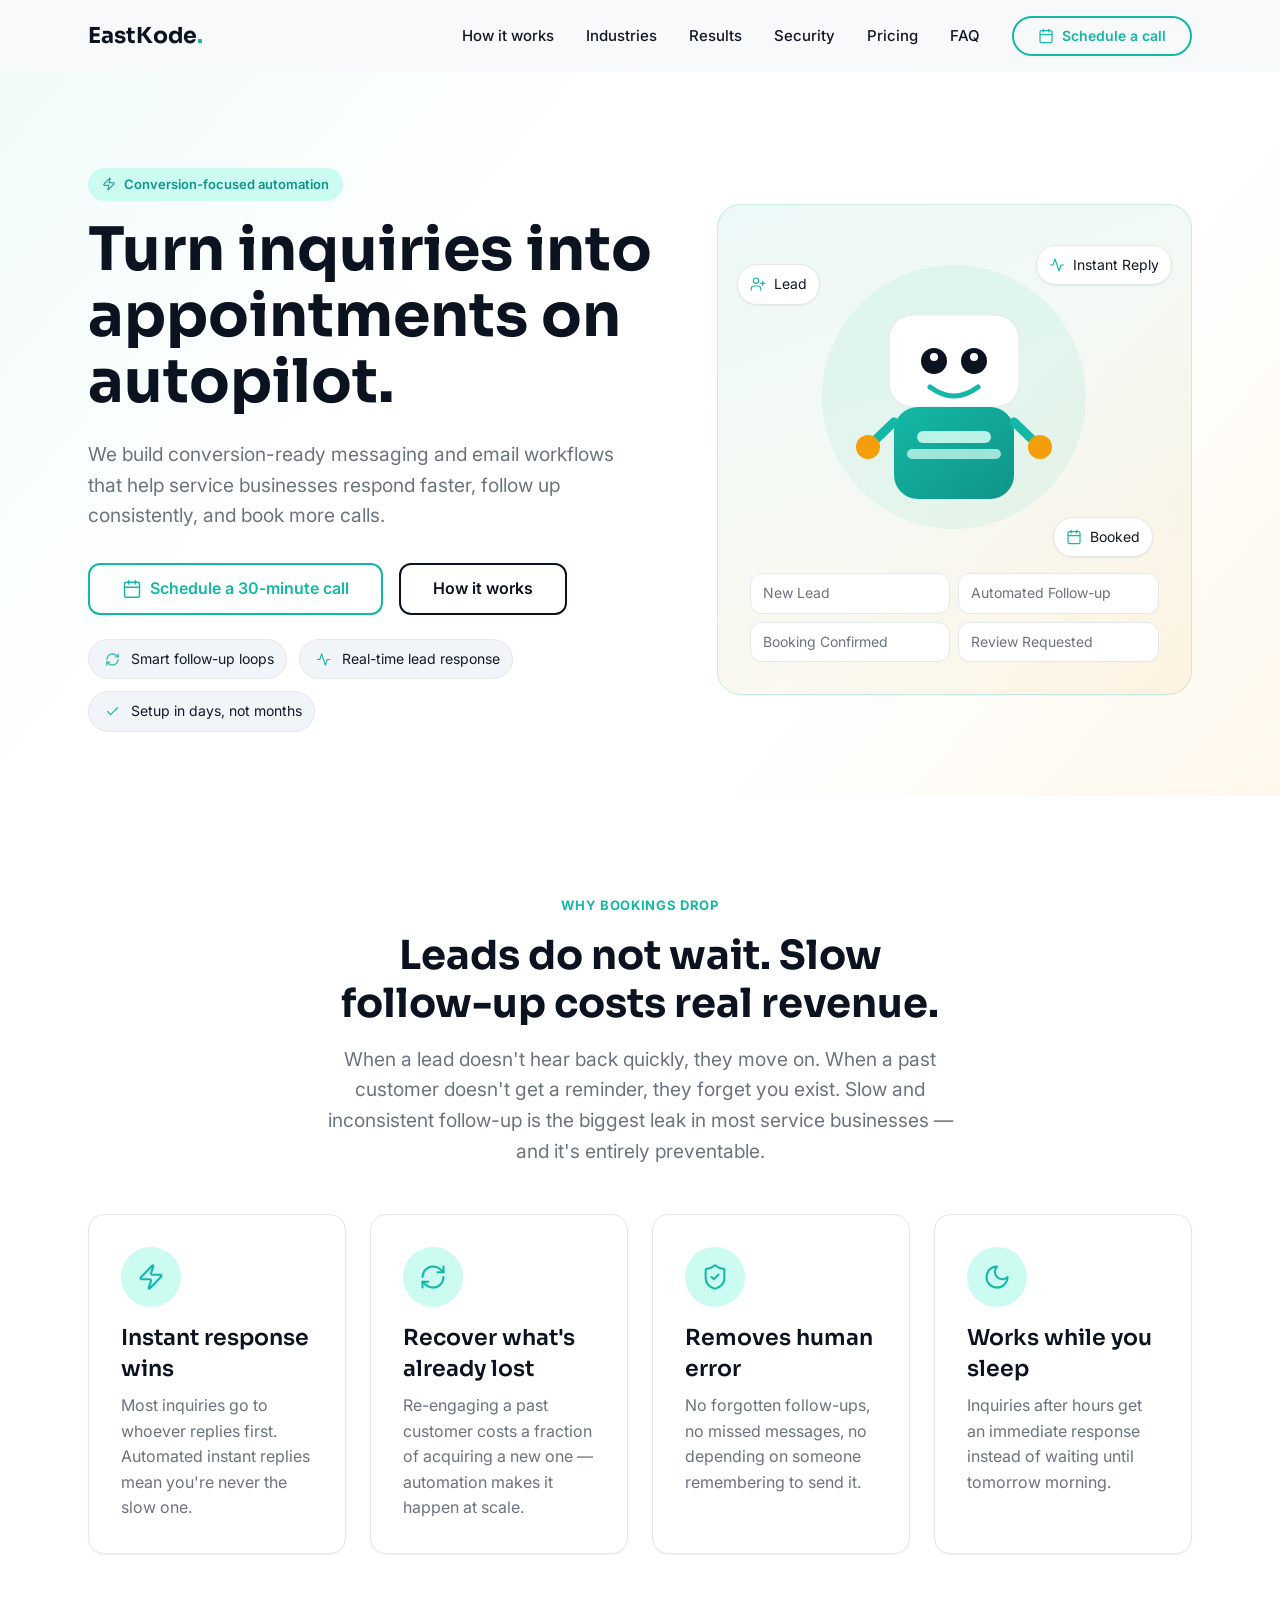
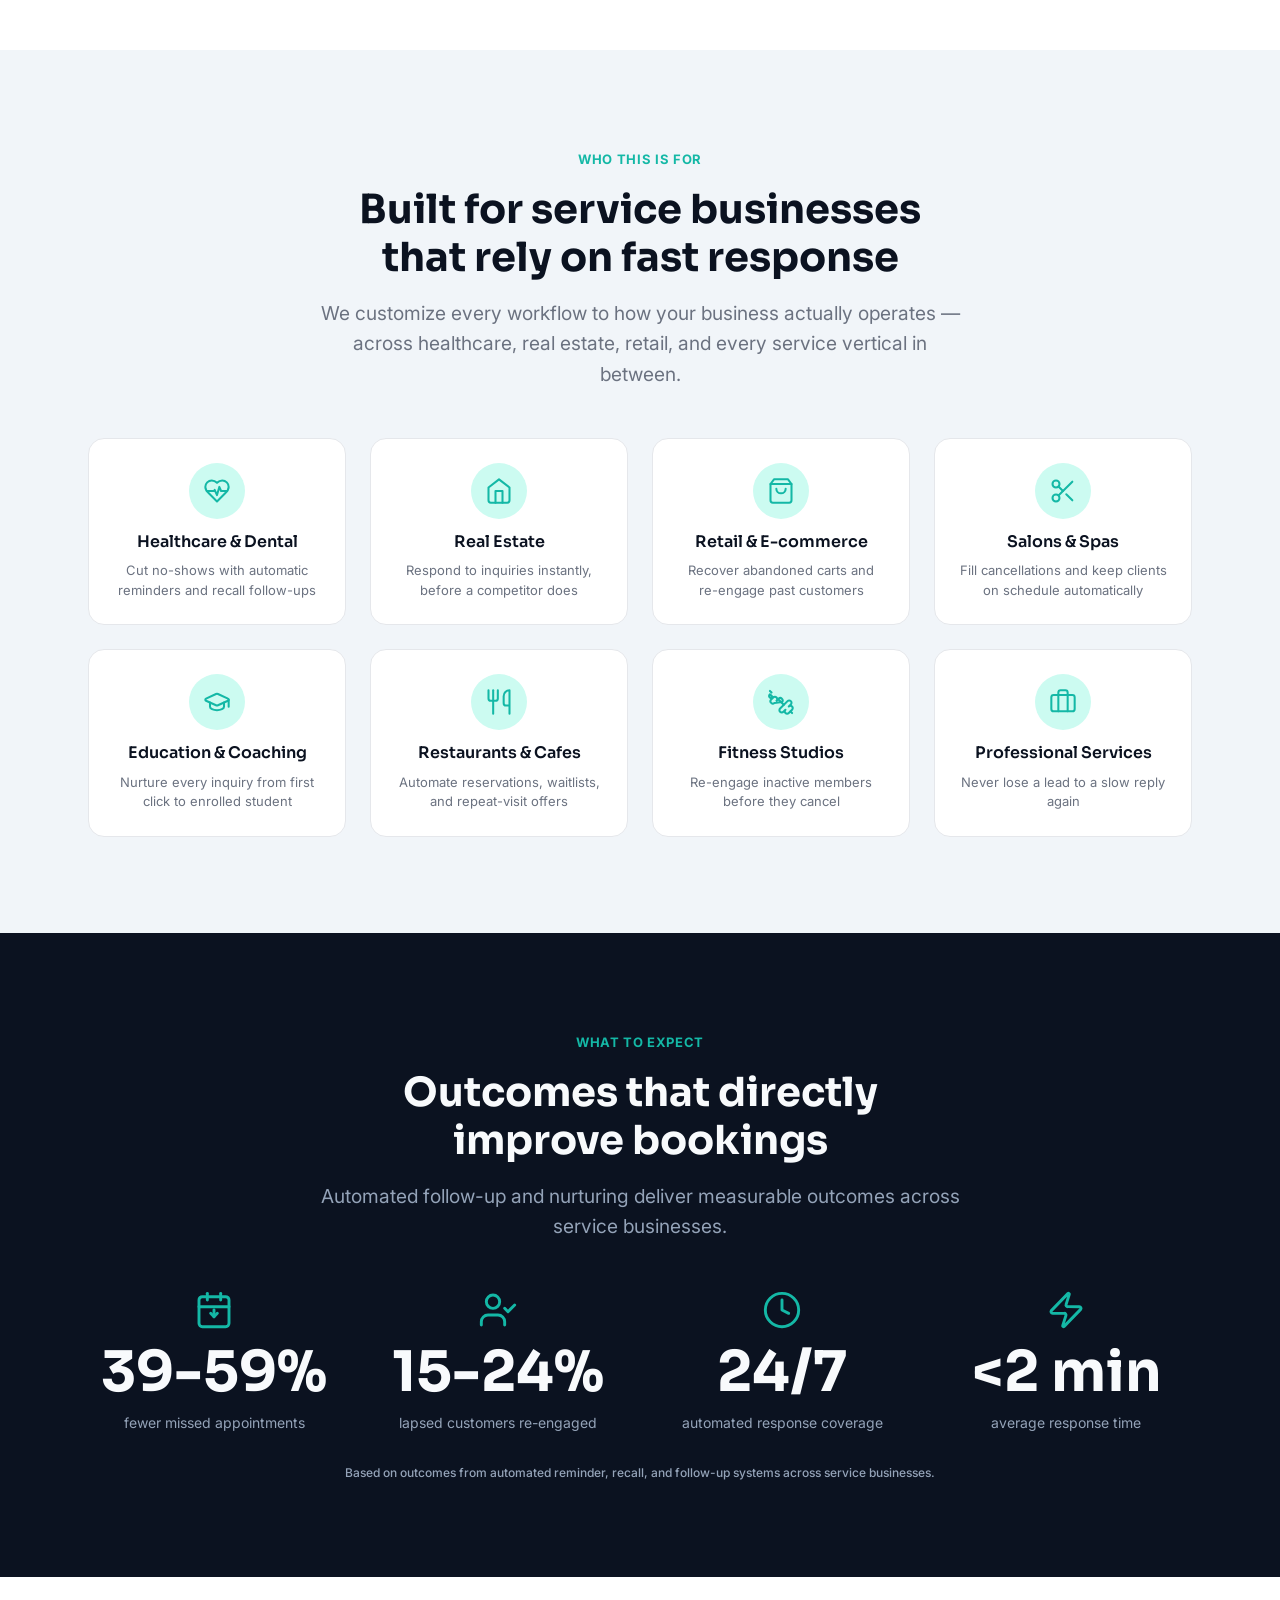
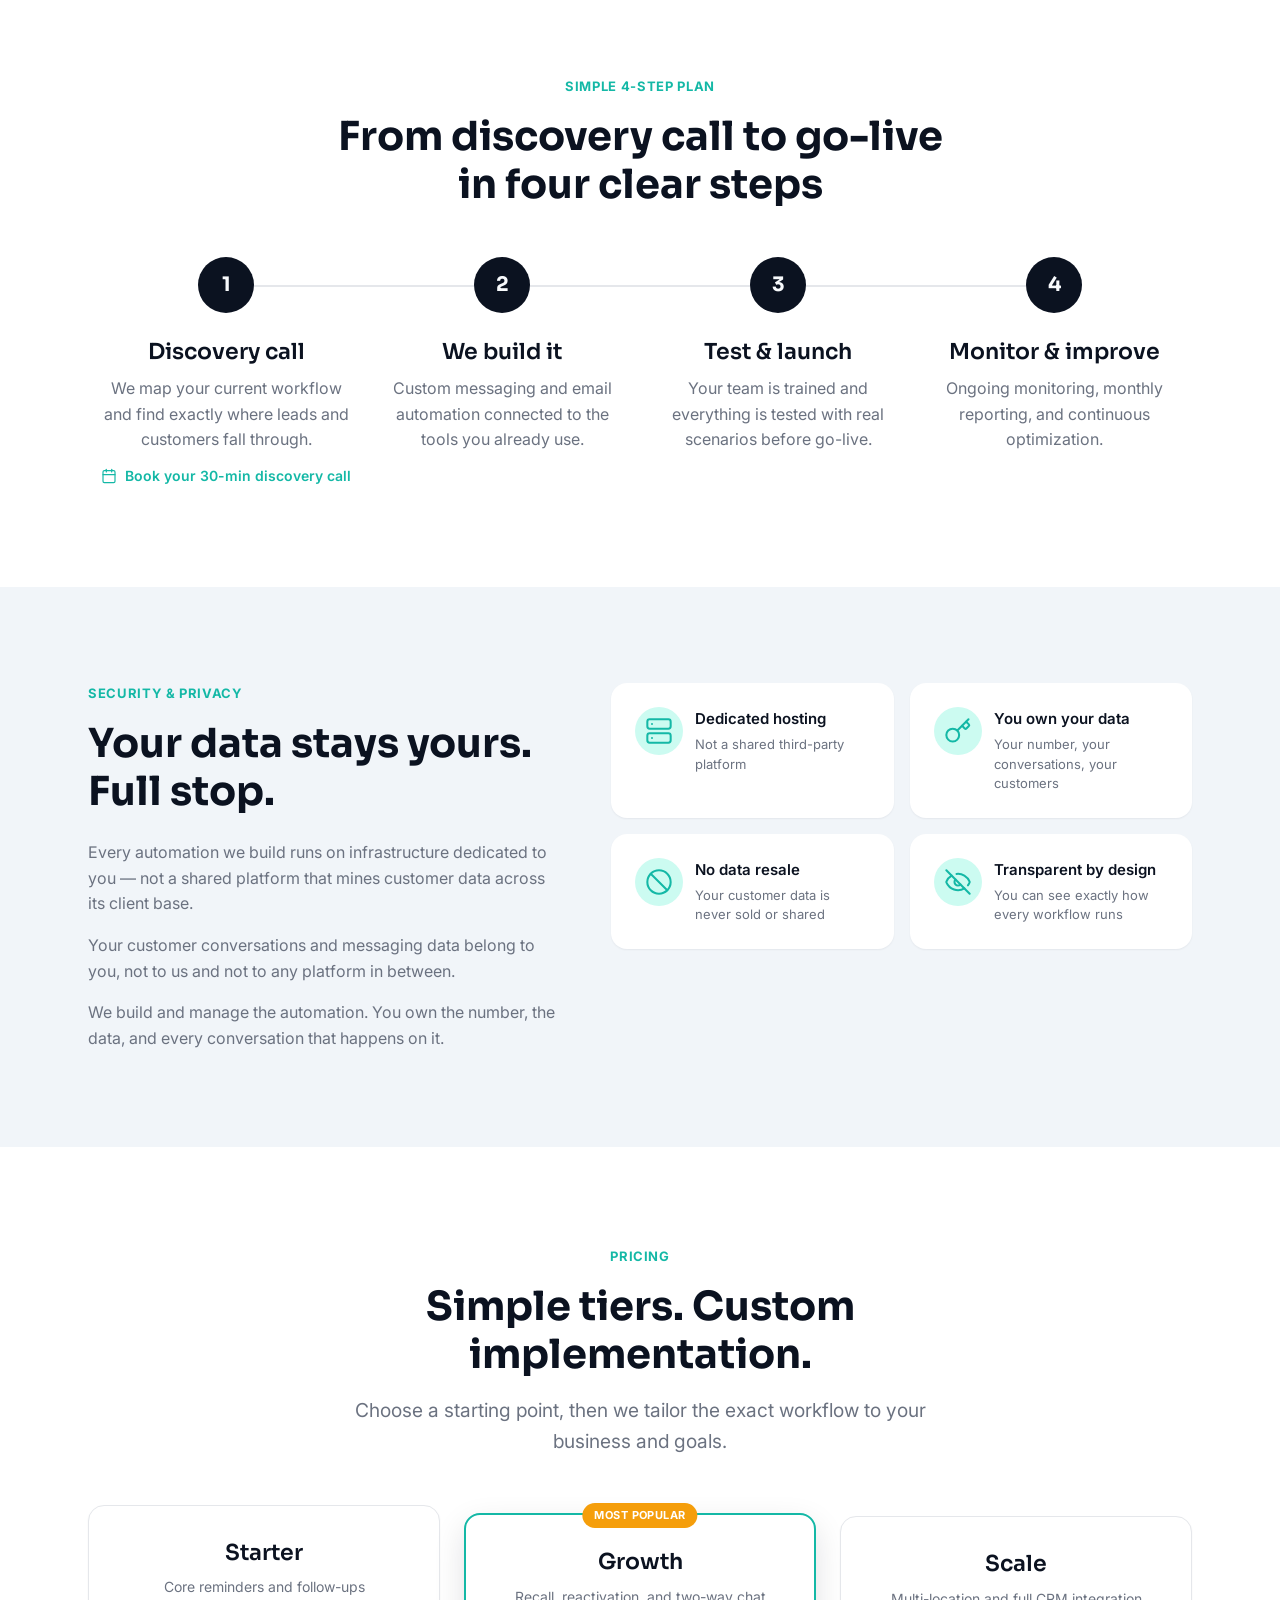
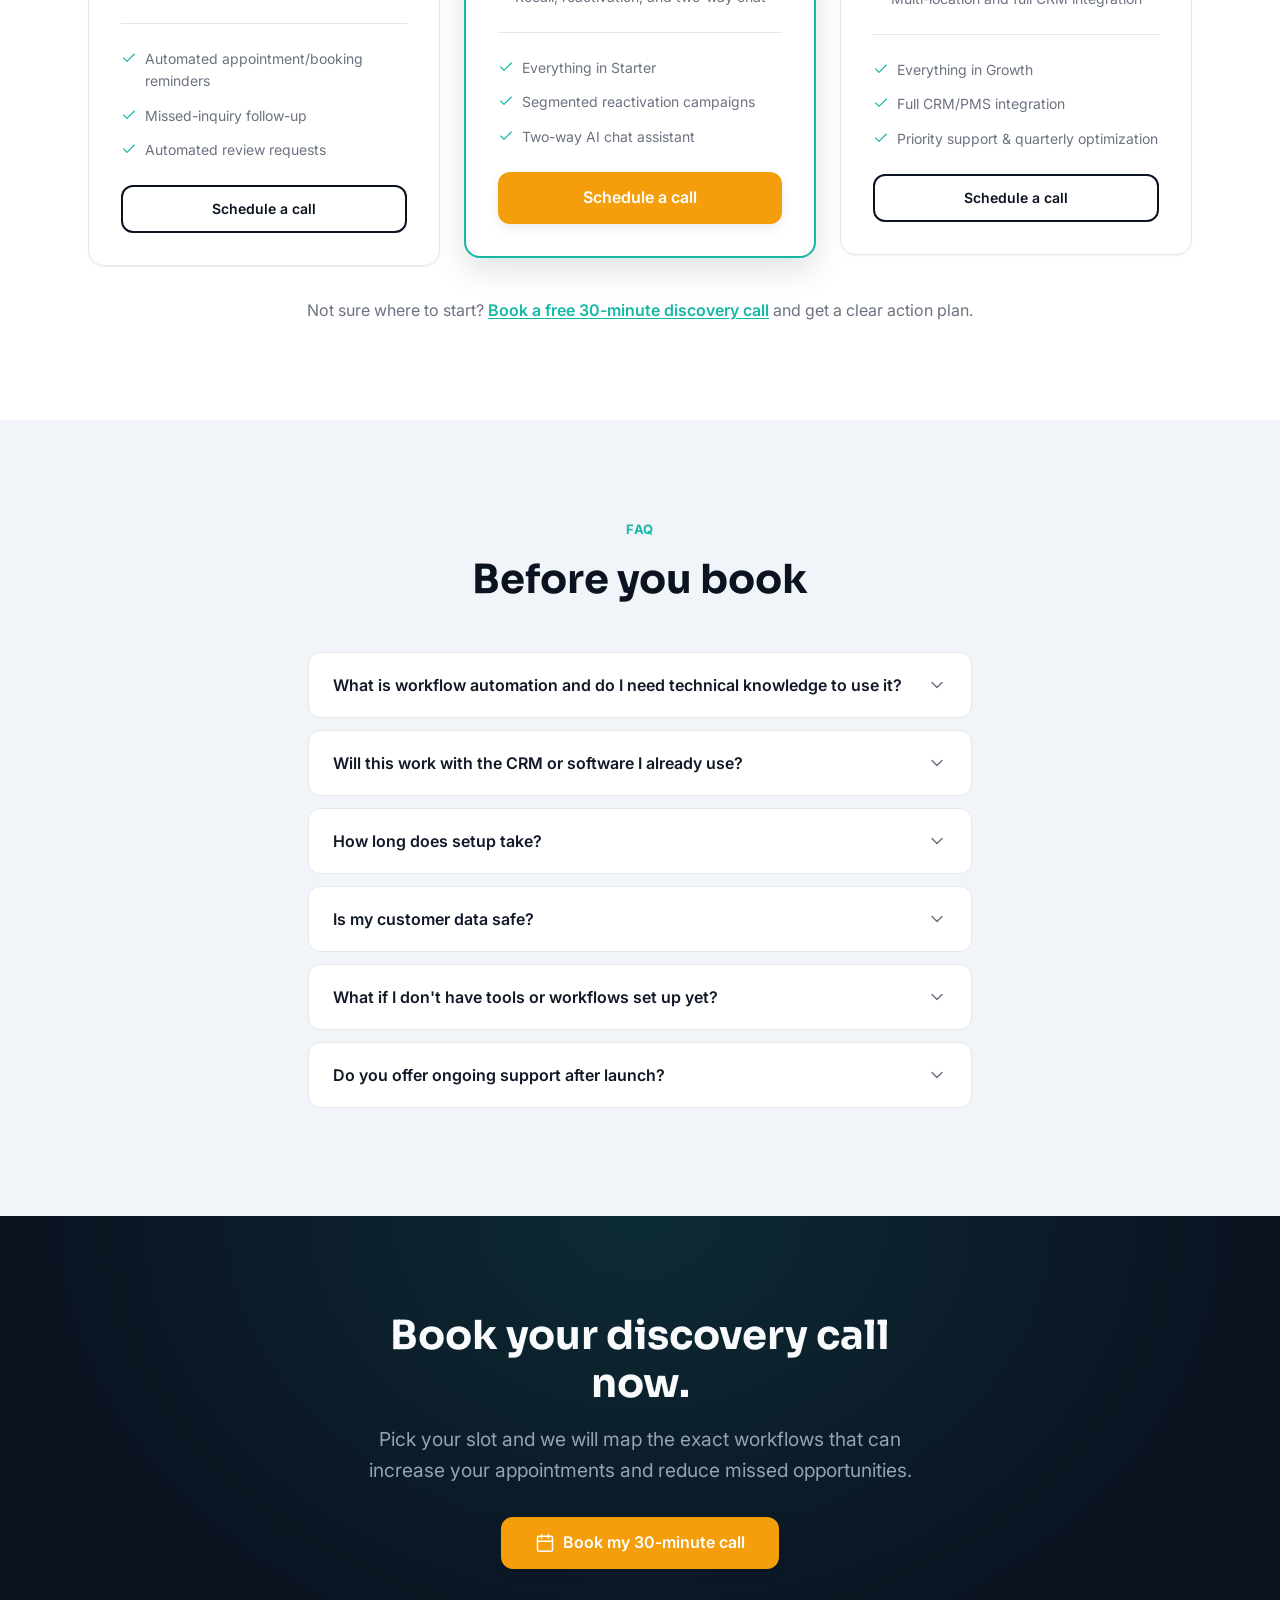
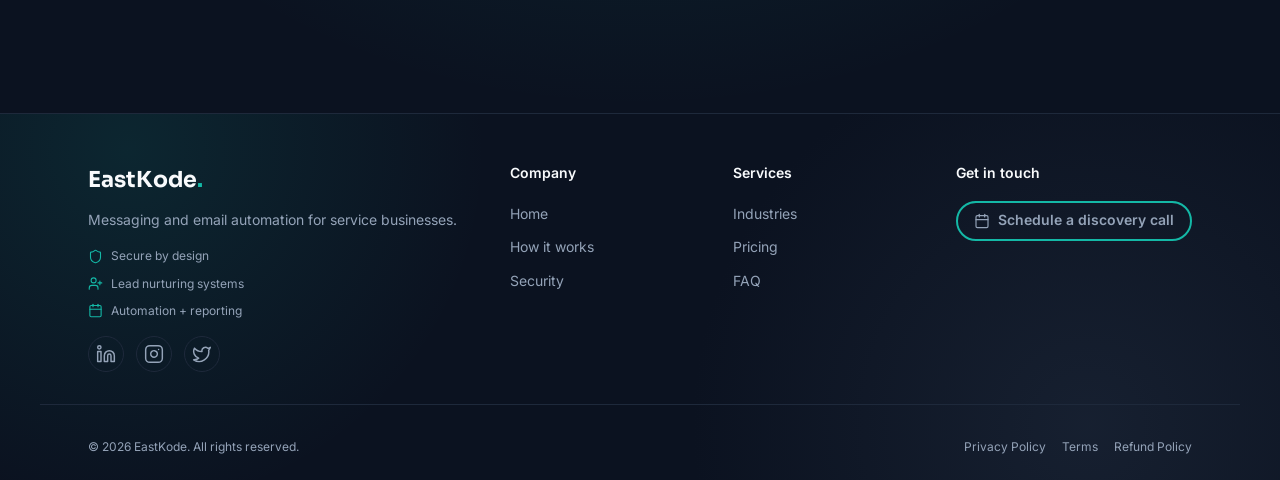
==== commit 54ffd8b8: "Add Google Analytics (GA4) gtag across all site pages. Loads G-KLFS5Y1CGX in every page head so home" ====
--- a/index.html
+++ b/index.html
@@ -3,6 +3,16 @@
 <head>
   <meta charset="UTF-8">
   <meta name="viewport" content="width=device-width, initial-scale=1.0">
+
+  <!-- Google tag (gtag.js) -->
+  <script async src="https://www.googletagmanager.com/gtag/js?id=G-KLFS5Y1CGX"></script>
+  <script>
+    window.dataLayer = window.dataLayer || [];
+    function gtag(){dataLayer.push(arguments);}
+    gtag('js', new Date());
+    gtag('config', 'G-KLFS5Y1CGX');
+  </script>
+
   <title>EastKode — Book More Appointments with Automation</title>
   <meta name="description" content="EastKode helps service businesses book more appointments with client communication and workflow automation. Schedule a 30-minute discovery call.">
   <link rel="canonical" href="https://eastkode.in/">
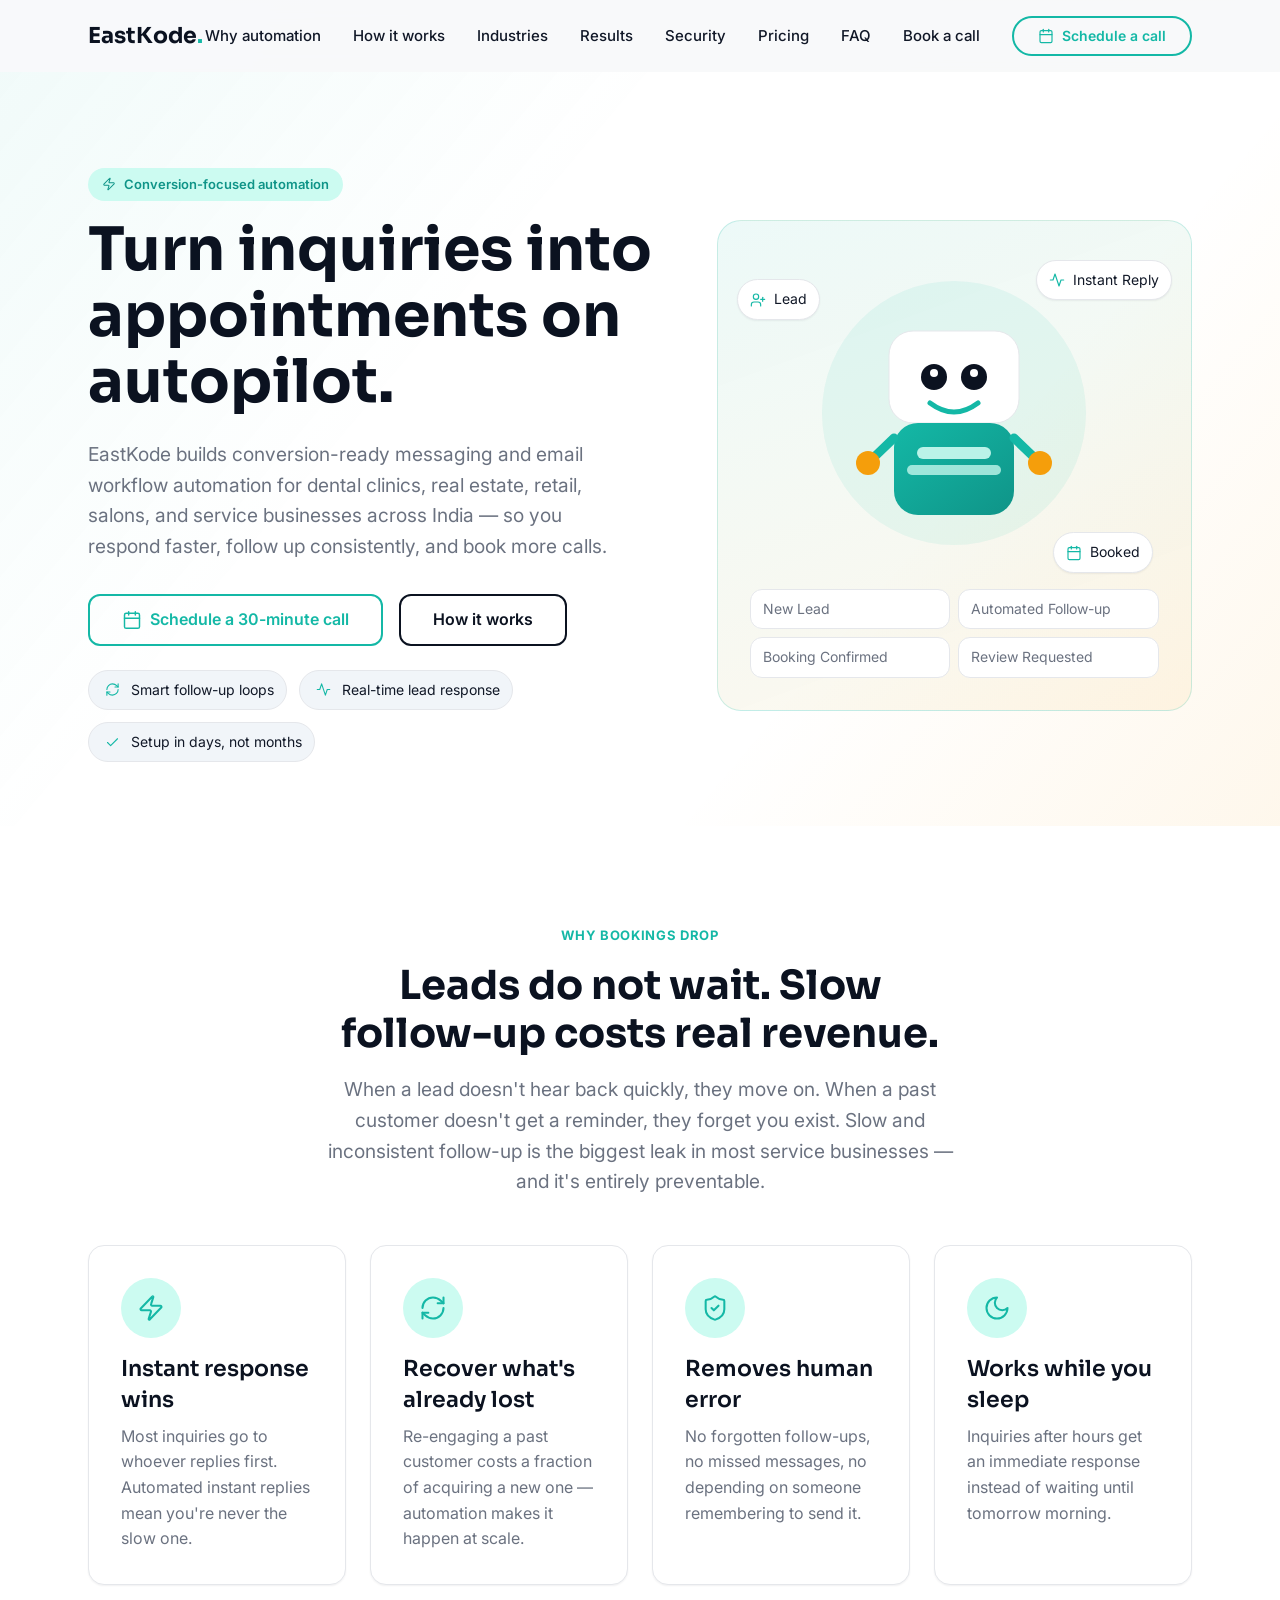
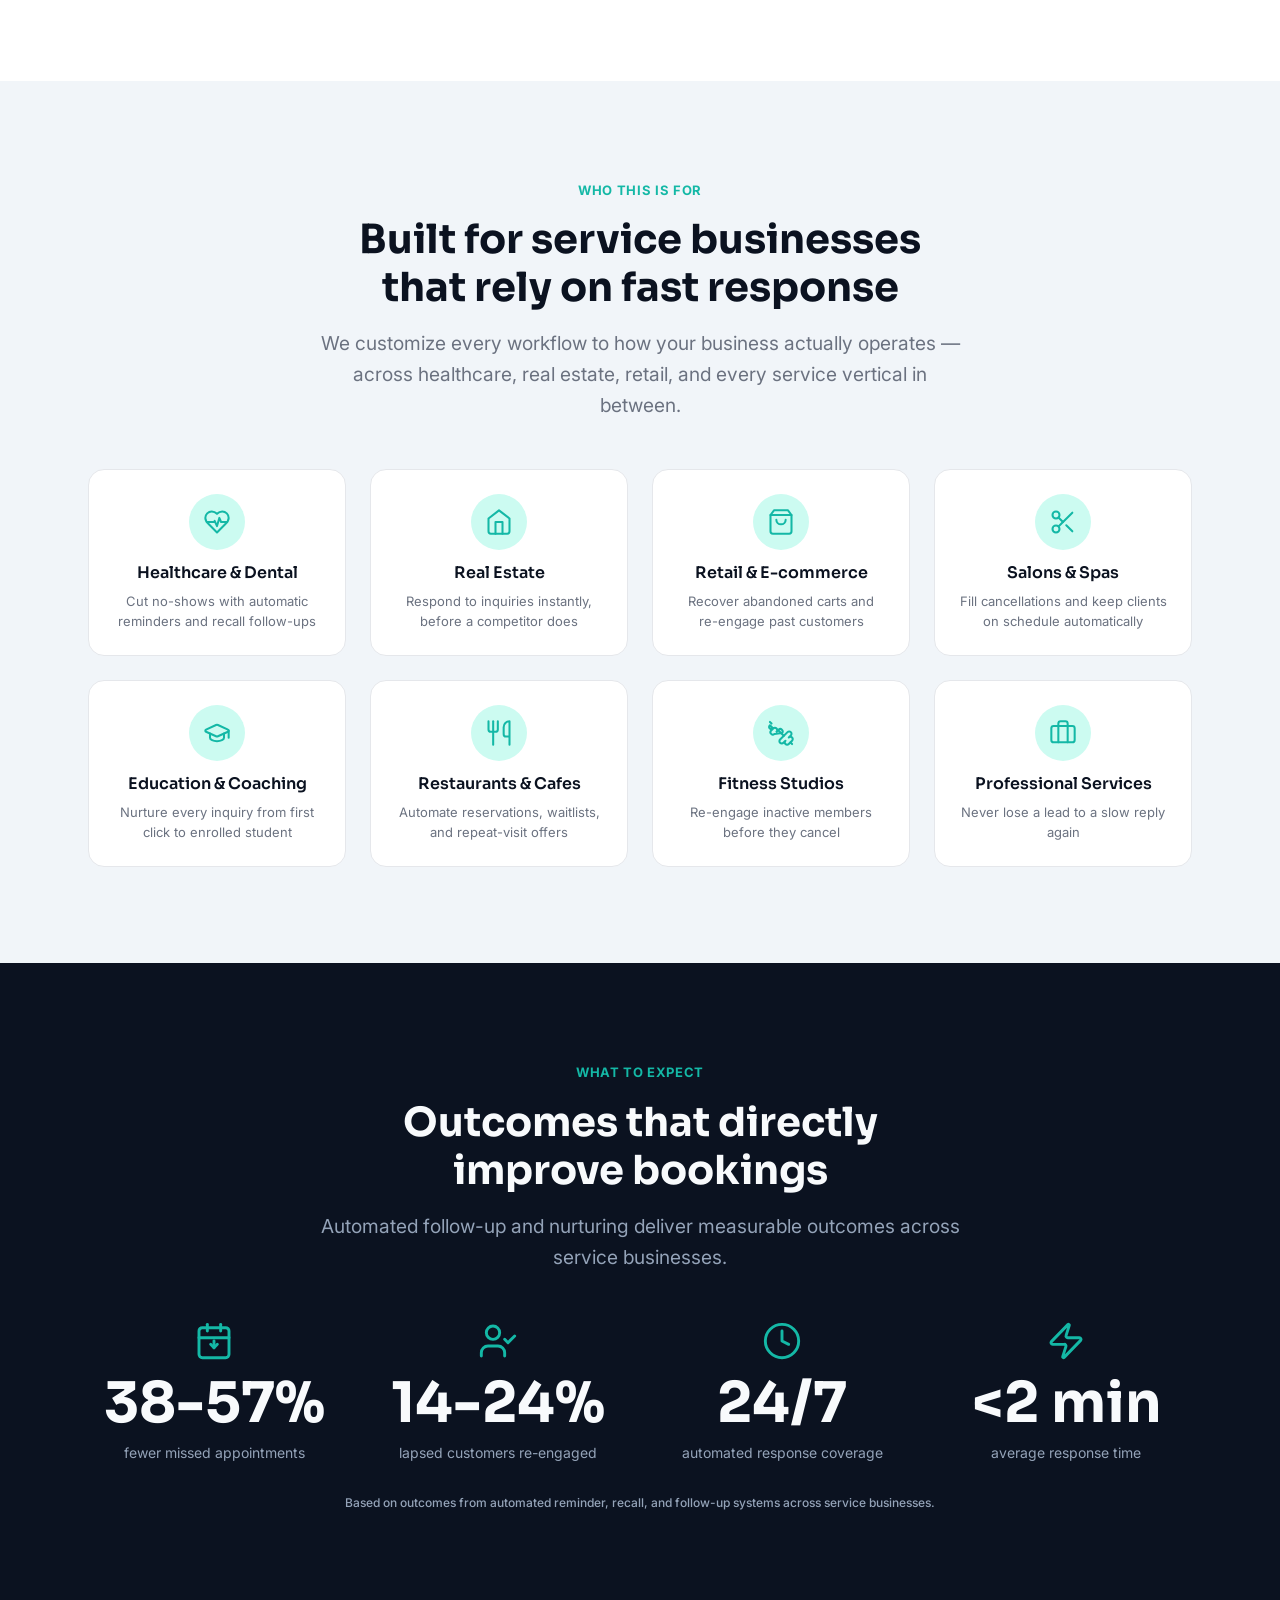
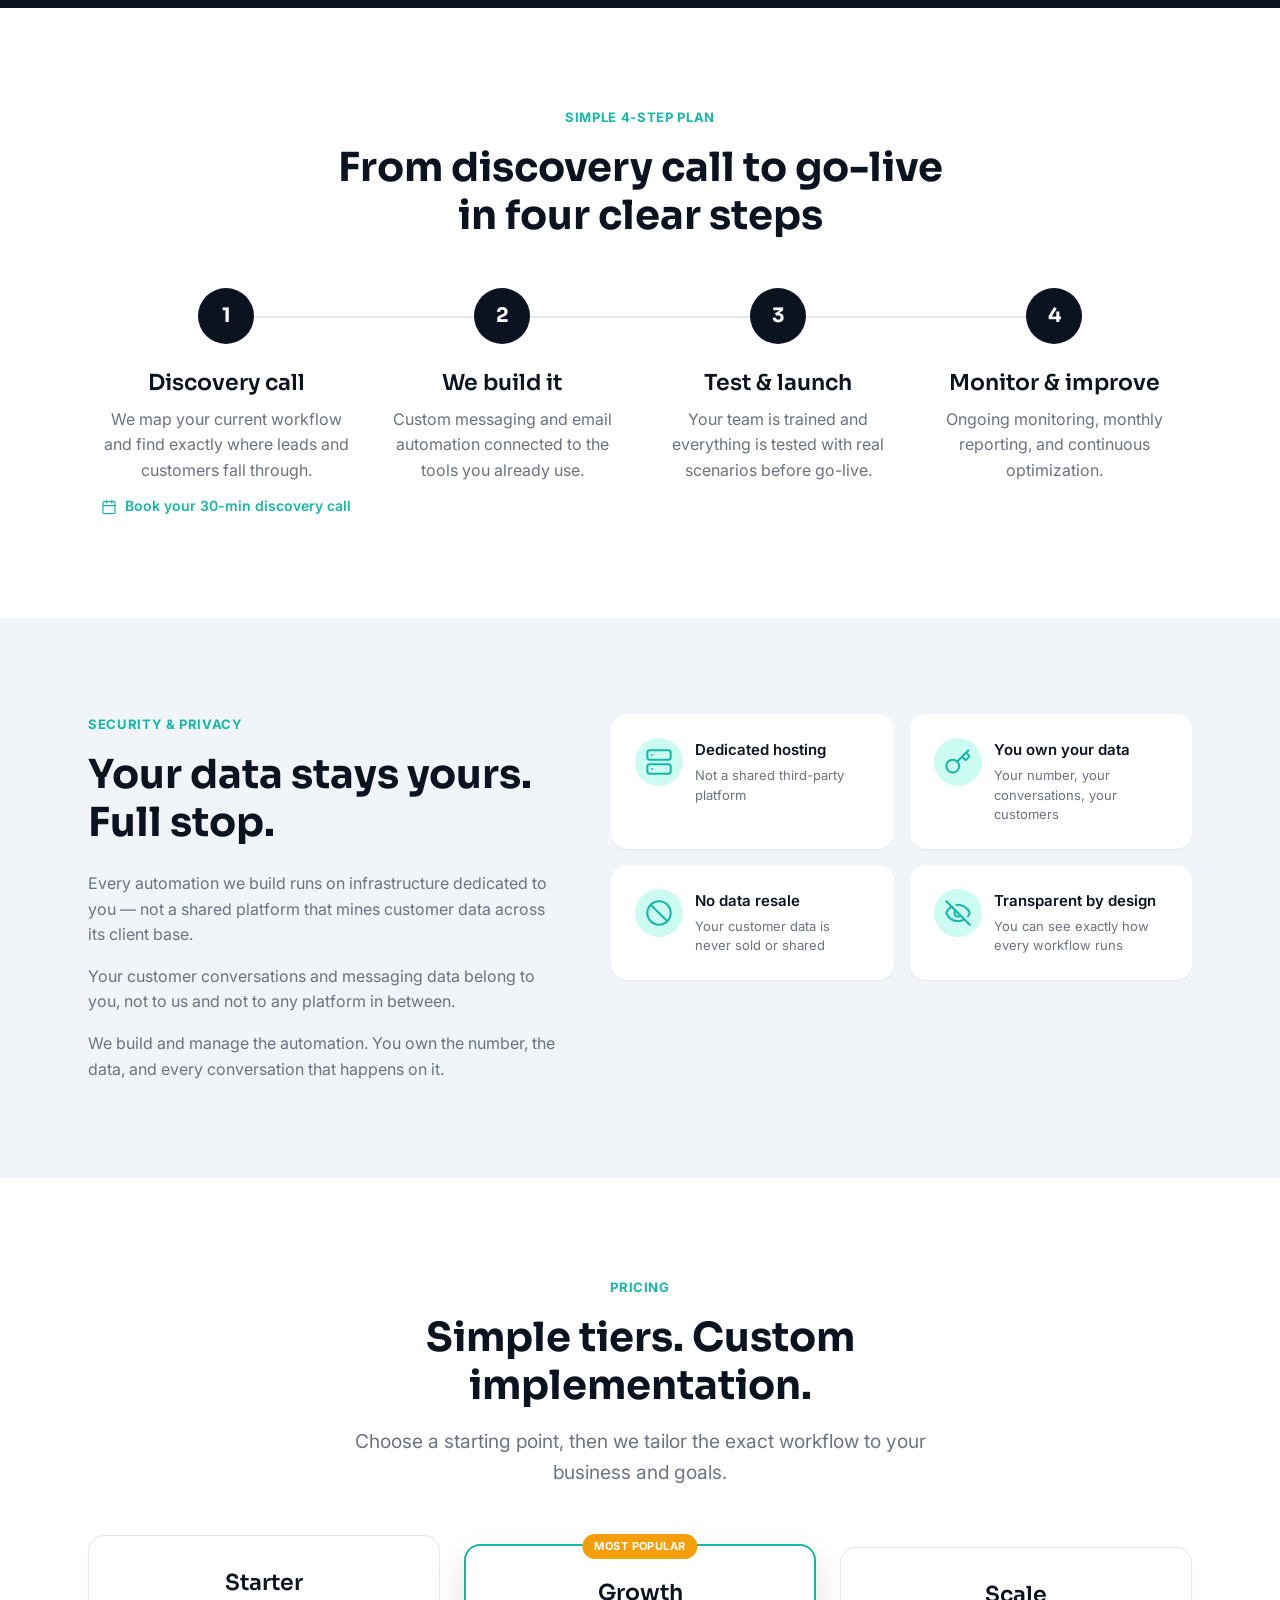
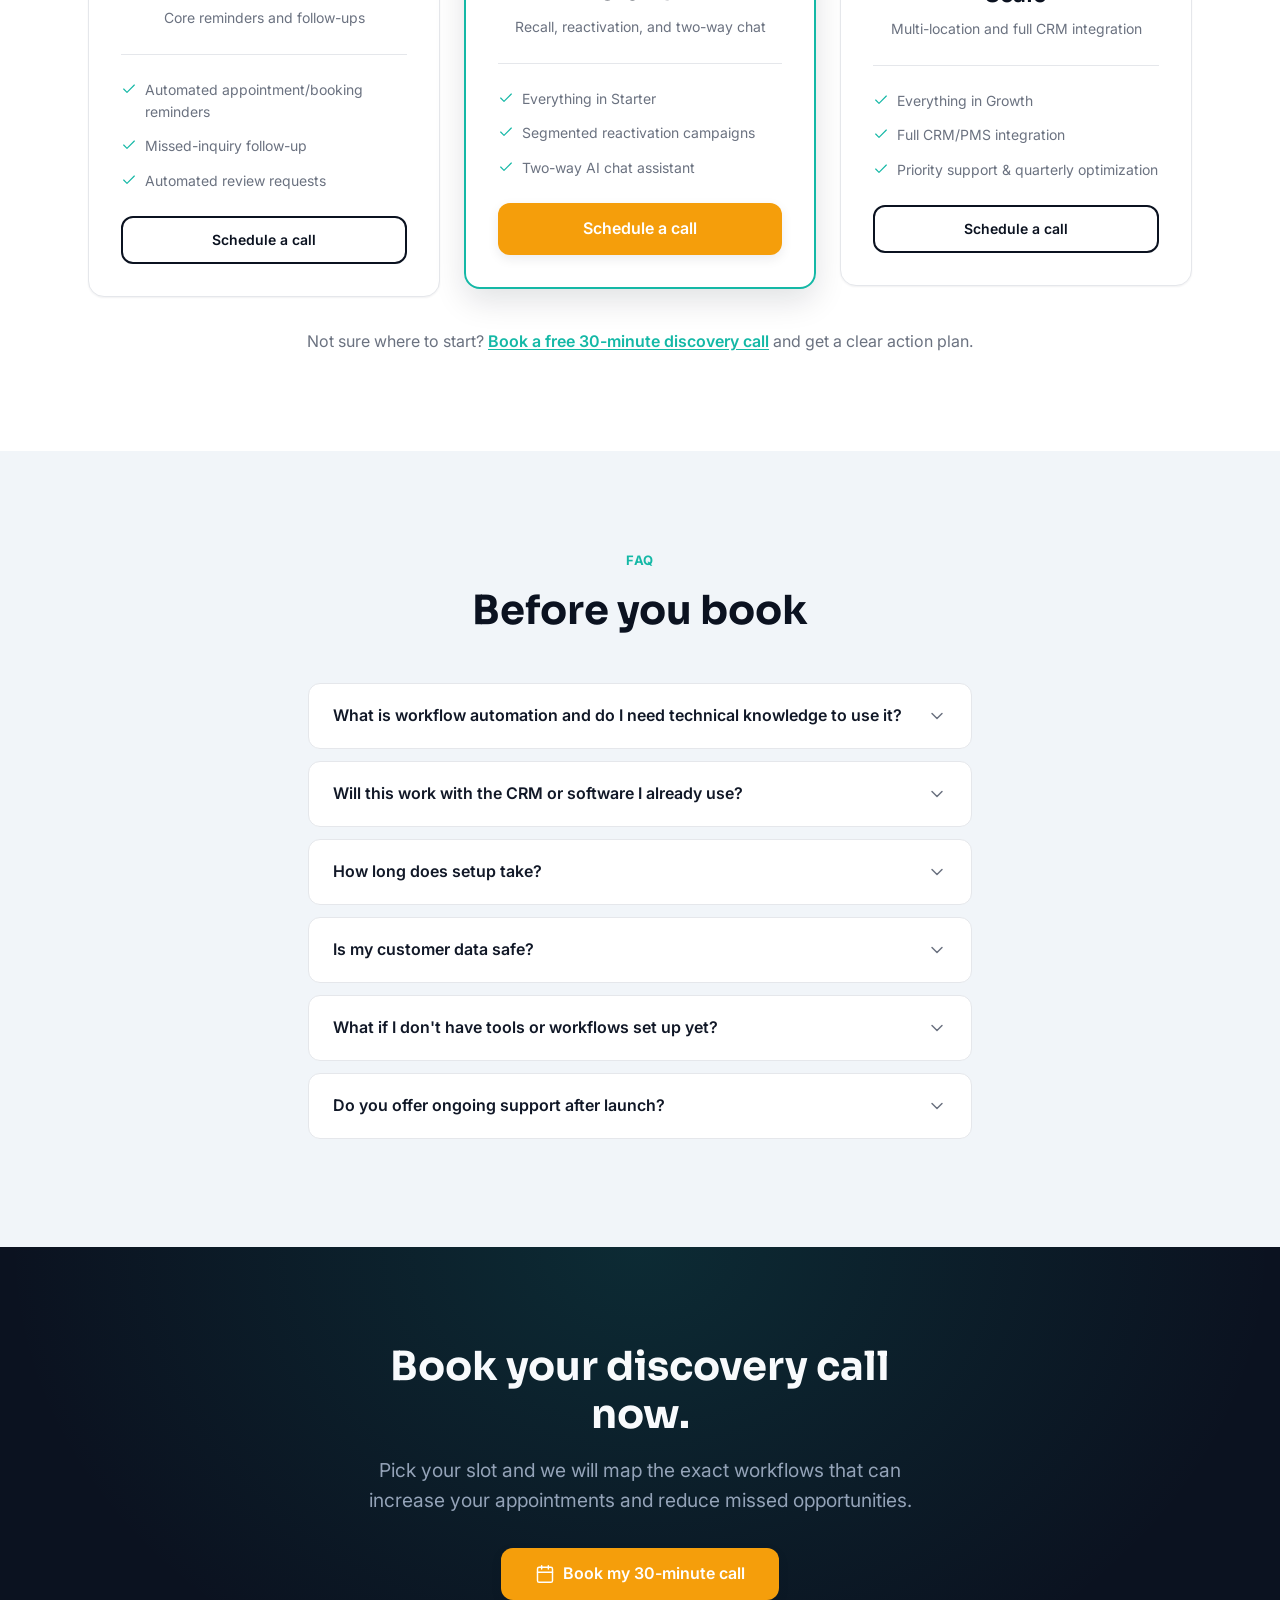
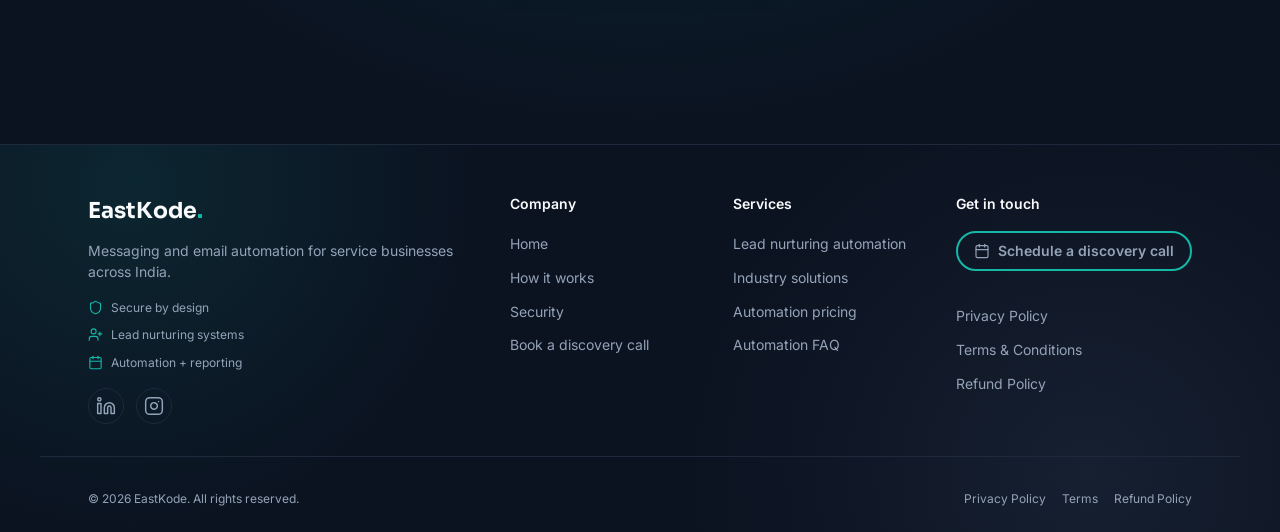
==== commit 448c01f5: "Add Search Console verification and strengthen on-page SEO. Verify ownership for Google Search Conso" ====
--- a/index.html
+++ b/index.html
@@ -1,8 +1,11 @@
 <!DOCTYPE html>
-<html lang="en">
+<html lang="en-IN">
 <head>
   <meta charset="UTF-8">
   <meta name="viewport" content="width=device-width, initial-scale=1.0">
+
+  <!-- Google Search Console -->
+  <meta name="google-site-verification" content="vSnMiJgQC2Lutnkzy6Ar4fjG5qlOrO4nkB_lJFUH6pU">
 
   <!-- Google tag (gtag.js) -->
   <script async src="https://www.googletagmanager.com/gtag/js?id=G-KLFS5Y1CGX"></script>
@@ -13,24 +16,38 @@
     gtag('config', 'G-KLFS5Y1CGX');
   </script>
 
-  <title>EastKode — Book More Appointments with Automation</title>
-  <meta name="description" content="EastKode helps service businesses book more appointments with client communication and workflow automation. Schedule a 30-minute discovery call.">
+  <title>EastKode | Business Automation Agency India — Lead Nurturing &amp; Booking Automation</title>
+  <meta name="description" content="EastKode is a business automation agency in India helping service businesses convert more leads with messaging &amp; email workflow automation, appointment reminders, and booking systems. Book a free 30-minute discovery call.">
+  <meta name="keywords" content="business automation agency India, workflow automation for small business, lead nurturing automation, appointment reminder automation, email automation agency, CRM automation India, booking automation, no-show reduction automation, dental clinic automation, real estate lead automation, salon booking automation, EastKode">
+  <meta name="robots" content="index, follow, max-image-preview:large, max-snippet:-1, max-video-preview:-1">
+  <meta name="author" content="EastKode">
+  <meta name="geo.region" content="IN">
+  <meta name="geo.placename" content="India">
+  <meta name="language" content="English">
   <link rel="canonical" href="https://eastkode.in/">
-
-  <meta property="og:title" content="EastKode — Book More Appointments with Automation">
-  <meta property="og:description" content="Workflow automation agency helping service businesses convert more leads and book more calls. Schedule a 30-minute discovery call.">
+  <link rel="alternate" hreflang="en-IN" href="https://eastkode.in/">
+  <link rel="alternate" hreflang="en" href="https://eastkode.in/">
+  <link rel="alternate" hreflang="x-default" href="https://eastkode.in/">
+
+  <meta property="og:title" content="EastKode | Business Automation Agency — Book More Appointments">
+  <meta property="og:description" content="Convert more leads with messaging &amp; email workflow automation. Custom systems for clinics, real estate, salons, and service businesses across India.">
   <meta property="og:image" content="https://eastkode.in/assets/og-image.svg">
+  <meta property="og:image:alt" content="EastKode — Communication and workflow automation for SMBs">
   <meta property="og:type" content="website">
   <meta property="og:url" content="https://eastkode.in/">
+  <meta property="og:site_name" content="EastKode">
+  <meta property="og:locale" content="en_IN">
 
   <meta name="twitter:card" content="summary_large_image">
-  <meta name="twitter:title" content="EastKode — Book More Appointments with Automation">
-  <meta name="twitter:description" content="Workflow automation agency helping service businesses convert more leads and book more calls. Schedule a 30-minute discovery call.">
+  <meta name="twitter:title" content="EastKode | Business Automation Agency — Book More Appointments">
+  <meta name="twitter:description" content="Convert more leads with messaging &amp; email workflow automation for service businesses in India.">
   <meta name="twitter:image" content="https://eastkode.in/assets/og-image.svg">
+  <meta name="twitter:image:alt" content="EastKode — Communication and workflow automation for SMBs">
 
   <link rel="preconnect" href="https://fonts.googleapis.com">
   <link rel="preconnect" href="https://fonts.gstatic.com" crossorigin>
   <link rel="preconnect" href="https://assets.calendly.com">
+  <link rel="dns-prefetch" href="https://www.googletagmanager.com">
   <link href="https://fonts.googleapis.com/css2?family=Inter:wght@400;500;600&family=Sora:wght@600;700&display=swap" rel="stylesheet">
   <link rel="stylesheet" href="css/style.css">
 
@@ -38,10 +55,19 @@
   {
     "@context": "https://schema.org",
     "@type": "Organization",
+    "@id": "https://eastkode.in/#organization",
     "name": "EastKode",
     "url": "https://eastkode.in",
-    "logo": "https://eastkode.in/assets/og-image.svg",
-    "description": "Business automation agency specializing in client communication and workflow automation for small and medium businesses.",
+    "logo": {
+      "@type": "ImageObject",
+      "url": "https://eastkode.in/assets/og-image.svg"
+    },
+    "description": "Business automation agency in India specializing in client communication, lead nurturing, and workflow automation for small and medium service businesses.",
+    "email": "hello@eastkode.in",
+    "areaServed": {
+      "@type": "Country",
+      "name": "India"
+    },
     "sameAs": [
       "https://linkedin.com/company/eastkode",
       "https://instagram.com/eastkode"
@@ -52,18 +78,49 @@
   <script type="application/ld+json">
   {
     "@context": "https://schema.org",
-    "@type": "Service",
-    "serviceType": "Business Process Automation",
-    "name": "Client Communication & Email Workflow Automation",
-    "description": "Custom messaging and email automation workflows for small businesses, built on n8n and integrated with existing CRMs.",
+    "@type": "WebSite",
+    "@id": "https://eastkode.in/#website",
+    "url": "https://eastkode.in",
+    "name": "EastKode",
+    "description": "Business automation agency helping service businesses book more appointments with messaging and email workflow automation.",
+    "publisher": {
+      "@id": "https://eastkode.in/#organization"
+    },
+    "inLanguage": "en-IN"
+  }
+  </script>
+
+  <script type="application/ld+json">
+  {
+    "@context": "https://schema.org",
+    "@type": "ProfessionalService",
+    "@id": "https://eastkode.in/#service",
+    "name": "EastKode — Client Communication & Workflow Automation",
+    "serviceType": [
+      "Business Process Automation",
+      "Lead Nurturing Automation",
+      "Email Workflow Automation",
+      "Appointment Reminder Systems"
+    ],
+    "description": "Custom messaging and email automation workflows for small businesses in India. Reduce no-shows, recover missed inquiries, and convert more leads into booked appointments.",
     "provider": {
-      "@type": "Organization",
-      "name": "EastKode",
-      "url": "https://eastkode.in"
+      "@id": "https://eastkode.in/#organization"
     },
-    "areaServed": {
-      "@type": "Place",
-      "name": "Worldwide"
+    "url": "https://eastkode.in",
+    "areaServed": [
+      {
+        "@type": "Country",
+        "name": "India"
+      },
+      {
+        "@type": "Place",
+        "name": "Worldwide"
+      }
+    ],
+    "offers": {
+      "@type": "Offer",
+      "url": "https://eastkode.in/#pricing",
+      "description": "Starter, Growth, and Scale automation packages with custom quotes. Free 30-minute discovery call."
     }
   }
   </script>
@@ -124,13 +181,15 @@
     ]
   }
   </script>
+
+  <meta name="theme-color" content="#0B1F33">
 </head>
 <body>
   <a href="#main-content" class="skip-link">Skip to main content</a>
 
   <header class="site-header" id="site-header">
     <div class="container header-inner">
-      <a href="#" class="logo" aria-label="EastKode home">EastKode<span class="logo-dot">.</span></a>
+      <a href="index.html" class="logo" aria-label="EastKode home — business automation agency">EastKode<span class="logo-dot">.</span></a>
 
       <button class="nav-toggle" id="nav-toggle" aria-label="Open navigation menu" aria-expanded="false" aria-controls="site-nav">
         <svg class="icon-menu" xmlns="http://www.w3.org/2000/svg" width="24" height="24" viewBox="0 0 24 24" fill="none" stroke="currentColor" stroke-width="1.75" stroke-linecap="round" stroke-linejoin="round" aria-hidden="true"><line x1="4" x2="20" y1="12" y2="12"/><line x1="4" x2="20" y1="6" y2="6"/><line x1="4" x2="20" y1="18" y2="18"/></svg>
@@ -140,12 +199,14 @@
       <nav class="site-nav" id="site-nav" aria-label="Main navigation" style="max-height: 0">
         <div class="mobile-nav-inner" id="mobile-nav-inner">
           <ul class="nav-list">
+            <li><a href="#why-automation" class="nav-link">Why automation</a></li>
             <li><a href="#how-it-works" class="nav-link">How it works</a></li>
             <li><a href="#industries" class="nav-link">Industries</a></li>
             <li><a href="#metrics" class="nav-link">Results</a></li>
             <li><a href="#security" class="nav-link">Security</a></li>
             <li><a href="#pricing" class="nav-link">Pricing</a></li>
             <li><a href="#faq" class="nav-link">FAQ</a></li>
+            <li><a href="#contact" class="nav-link">Book a call</a></li>
           </ul>
           <a href="https://calendly.com/manasranjanbisi/30min" class="btn btn--calendly-pill mobile-nav-calendly" data-calendly target="_blank" rel="noopener noreferrer">
             <svg xmlns="http://www.w3.org/2000/svg" viewBox="0 0 24 24" fill="none" stroke="currentColor" stroke-width="1.75" stroke-linecap="round" stroke-linejoin="round" aria-hidden="true"><path d="M8 2v4"/><path d="M16 2v4"/><rect width="18" height="18" x="3" y="4" rx="2"/><path d="M3 10h18"/></svg>
@@ -170,7 +231,7 @@
             Conversion-focused automation
           </span>
           <h1 id="hero-heading">Turn inquiries into appointments on autopilot.</h1>
-          <p class="hero-sub">We build conversion-ready messaging and email workflows that help service businesses respond faster, follow up consistently, and book more calls.</p>
+          <p class="hero-sub">EastKode builds conversion-ready messaging and email workflow automation for dental clinics, real estate, retail, salons, and service businesses across India — so you respond faster, follow up consistently, and book more calls.</p>
           <div class="btn-row">
             <a href="https://calendly.com/manasranjanbisi/30min" class="btn btn--primary-outline" data-calendly target="_blank" rel="noopener noreferrer">
               <svg xmlns="http://www.w3.org/2000/svg" viewBox="0 0 24 24" fill="none" stroke="currentColor" stroke-width="1.75" stroke-linecap="round" stroke-linejoin="round" aria-hidden="true"><path d="M8 2v4"/><path d="M16 2v4"/><rect width="18" height="18" x="3" y="4" rx="2"/><path d="M3 10h18"/></svg>
@@ -586,8 +647,8 @@
   <footer class="site-footer">
     <div class="container footer-grid">
       <div class="footer-brand">
-        <a href="#" class="logo" aria-label="EastKode home">EastKode<span class="logo-dot">.</span></a>
-        <p class="footer-tagline">Messaging and email automation for service businesses.</p>
+        <a href="index.html" class="logo" aria-label="EastKode home">EastKode<span class="logo-dot">.</span></a>
+        <p class="footer-tagline">Messaging and email automation for service businesses across India.</p>
         <div class="footer-trust">
           <div class="footer-trust-item">
             <svg xmlns="http://www.w3.org/2000/svg" viewBox="0 0 24 24" fill="none" stroke="currentColor" stroke-width="1.75" stroke-linecap="round" stroke-linejoin="round" aria-hidden="true"><path d="M20 13c0 5-3.5 7.5-7.66 8.95a1 1 0 0 1-.67-.01C7.5 20.5 4 18 4 13V6a1 1 0 0 1 1-1c2 0 4.5-1.2 6.24-2.72a1.17 1.17 0 0 1 1.52 0C14.51 3.81 17 5 19 5a1 1 0 0 1 1 1z"/></svg>
@@ -603,26 +664,26 @@
           </div>
         </div>
         <div class="footer-social">
-          <!-- PLACEHOLDER: replace href="#" with real social profile URLs -->
-          <a href="#" aria-label="EastKode on LinkedIn"><svg xmlns="http://www.w3.org/2000/svg" viewBox="0 0 24 24" fill="none" stroke="currentColor" stroke-width="1.75" stroke-linecap="round" stroke-linejoin="round" aria-hidden="true"><path d="M16 8a6 6 0 0 1 6 6v7h-4v-7a2 2 0 0 0-2-2 2 2 0 0 0-2 2v7h-4v-7a6 6 0 0 1 6-6z"/><rect width="4" height="12" x="2" y="9"/><circle cx="4" cy="4" r="2"/></svg></a>
-          <a href="#" aria-label="EastKode on Instagram"><svg xmlns="http://www.w3.org/2000/svg" viewBox="0 0 24 24" fill="none" stroke="currentColor" stroke-width="1.75" stroke-linecap="round" stroke-linejoin="round" aria-hidden="true"><rect width="20" height="20" x="2" y="2" rx="5" ry="5"/><path d="M16 11.37A4 4 0 1 1 12.63 8 4 4 0 0 1 16 11.37z"/><line x1="17.5" x2="17.51" y1="6.5" y2="6.5"/></svg></a>
-          <a href="#" aria-label="EastKode on Twitter"><svg xmlns="http://www.w3.org/2000/svg" viewBox="0 0 24 24" fill="none" stroke="currentColor" stroke-width="1.75" stroke-linecap="round" stroke-linejoin="round" aria-hidden="true"><path d="M22 4s-.7 2.1-2 3.4c1.6 10-9.4 17.3-18 11.6 2.2.1 4.4-.6 6-2C3 15.5.5 9.6 3 5c2.2 2.6 5.6 4.1 9 4-.9-4.2 4-6.6 7-3.8 1.1 0 3-1.2 3-1.2z"/></svg></a>
+          <a href="https://linkedin.com/company/eastkode" target="_blank" rel="noopener noreferrer" aria-label="EastKode on LinkedIn"><svg xmlns="http://www.w3.org/2000/svg" viewBox="0 0 24 24" fill="none" stroke="currentColor" stroke-width="1.75" stroke-linecap="round" stroke-linejoin="round" aria-hidden="true"><path d="M16 8a6 6 0 0 1 6 6v7h-4v-7a2 2 0 0 0-2-2 2 2 0 0 0-2 2v7h-4v-7a6 6 0 0 1 6-6z"/><rect width="4" height="12" x="2" y="9"/><circle cx="4" cy="4" r="2"/></svg></a>
+          <a href="https://instagram.com/eastkode" target="_blank" rel="noopener noreferrer" aria-label="EastKode on Instagram"><svg xmlns="http://www.w3.org/2000/svg" viewBox="0 0 24 24" fill="none" stroke="currentColor" stroke-width="1.75" stroke-linecap="round" stroke-linejoin="round" aria-hidden="true"><rect width="20" height="20" x="2" y="2" rx="5" ry="5"/><path d="M16 11.37A4 4 0 1 1 12.63 8 4 4 0 0 1 16 11.37z"/><line x1="17.5" x2="17.51" y1="6.5" y2="6.5"/></svg></a>
         </div>
       </div>
       <div class="footer-col">
         <h5>Company</h5>
         <ul>
-          <li><a href="#">Home</a></li>
-          <li><a href="#how-it-works">How it works</a></li>
-          <li><a href="#security">Security</a></li>
+          <li><a href="index.html">Home</a></li>
+          <li><a href="index.html#how-it-works">How it works</a></li>
+          <li><a href="index.html#security">Security</a></li>
+          <li><a href="index.html#contact">Book a discovery call</a></li>
         </ul>
       </div>
       <div class="footer-col">
         <h5>Services</h5>
         <ul>
-          <li><a href="#industries">Industries</a></li>
-          <li><a href="#pricing">Pricing</a></li>
-          <li><a href="#faq">FAQ</a></li>
+          <li><a href="index.html#why-automation">Lead nurturing automation</a></li>
+          <li><a href="index.html#industries">Industry solutions</a></li>
+          <li><a href="index.html#pricing">Automation pricing</a></li>
+          <li><a href="index.html#faq">Automation FAQ</a></li>
         </ul>
       </div>
       <div class="footer-col">
@@ -631,6 +692,11 @@
           <svg xmlns="http://www.w3.org/2000/svg" viewBox="0 0 24 24" fill="none" stroke="currentColor" stroke-width="1.75" stroke-linecap="round" stroke-linejoin="round" aria-hidden="true"><path d="M8 2v4"/><path d="M16 2v4"/><rect width="18" height="18" x="3" y="4" rx="2"/><path d="M3 10h18"/></svg>
           Schedule a discovery call
         </a>
+        <ul class="footer-legal-links">
+          <li><a href="privacy-policy.html">Privacy Policy</a></li>
+          <li><a href="terms-and-conditions.html">Terms &amp; Conditions</a></li>
+          <li><a href="refund-policy.html">Refund Policy</a></li>
+        </ul>
       </div>
     </div>
     <div class="container footer-bottom">
--- a/css/style.css
+++ b/css/style.css
@@ -1557,6 +1557,23 @@
   margin-bottom: var(--space-4);
 }
 
+.footer-legal-links {
+  margin-top: var(--space-4);
+}
+
+.footer-legal-links li {
+  margin-bottom: var(--space-2);
+}
+
+.footer-legal-links a {
+  font-size: var(--fs-small);
+  color: var(--color-text-on-dark-muted);
+}
+
+.footer-legal-links a:hover {
+  color: var(--color-primary);
+}
+
 .footer-bottom {
   display: flex;
   flex-direction: column;
@@ -1623,6 +1640,42 @@
   border-radius: var(--radius-xl);
   box-shadow: var(--shadow-sm);
   padding: var(--space-7);
+}
+
+.legal-breadcrumb {
+  margin-bottom: var(--space-4);
+}
+
+.legal-breadcrumb ol {
+  display: flex;
+  flex-wrap: wrap;
+  align-items: center;
+  gap: var(--space-2);
+  list-style: none;
+  margin: 0;
+  padding: 0;
+  font-size: var(--fs-small);
+  color: var(--color-text-muted);
+}
+
+.legal-breadcrumb li:not(:last-child)::after {
+  content: "/";
+  margin-left: var(--space-2);
+  color: var(--color-border);
+}
+
+.legal-breadcrumb a {
+  color: var(--color-primary);
+  text-decoration: none;
+}
+
+.legal-breadcrumb a:hover {
+  text-decoration: underline;
+}
+
+.legal-breadcrumb [aria-current="page"] {
+  color: var(--color-text);
+  font-weight: 500;
 }
 
 .legal-meta {
